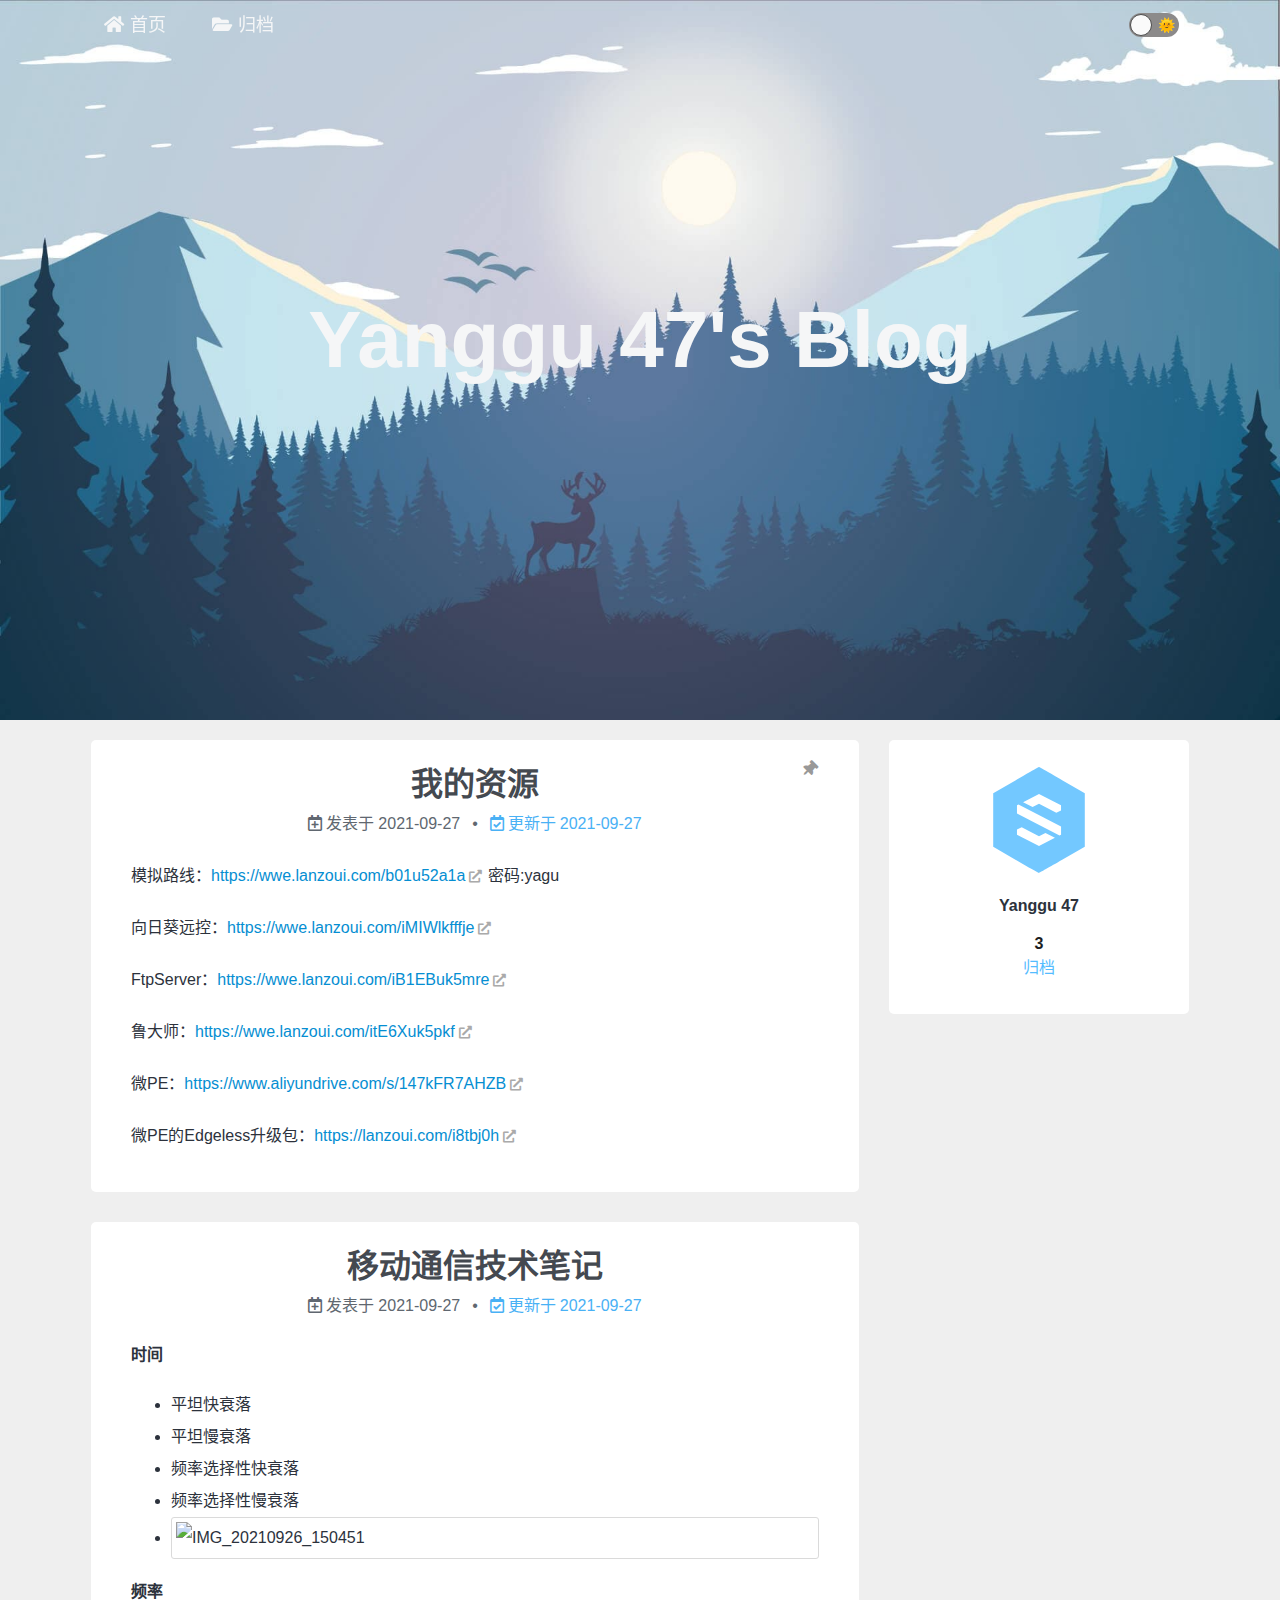
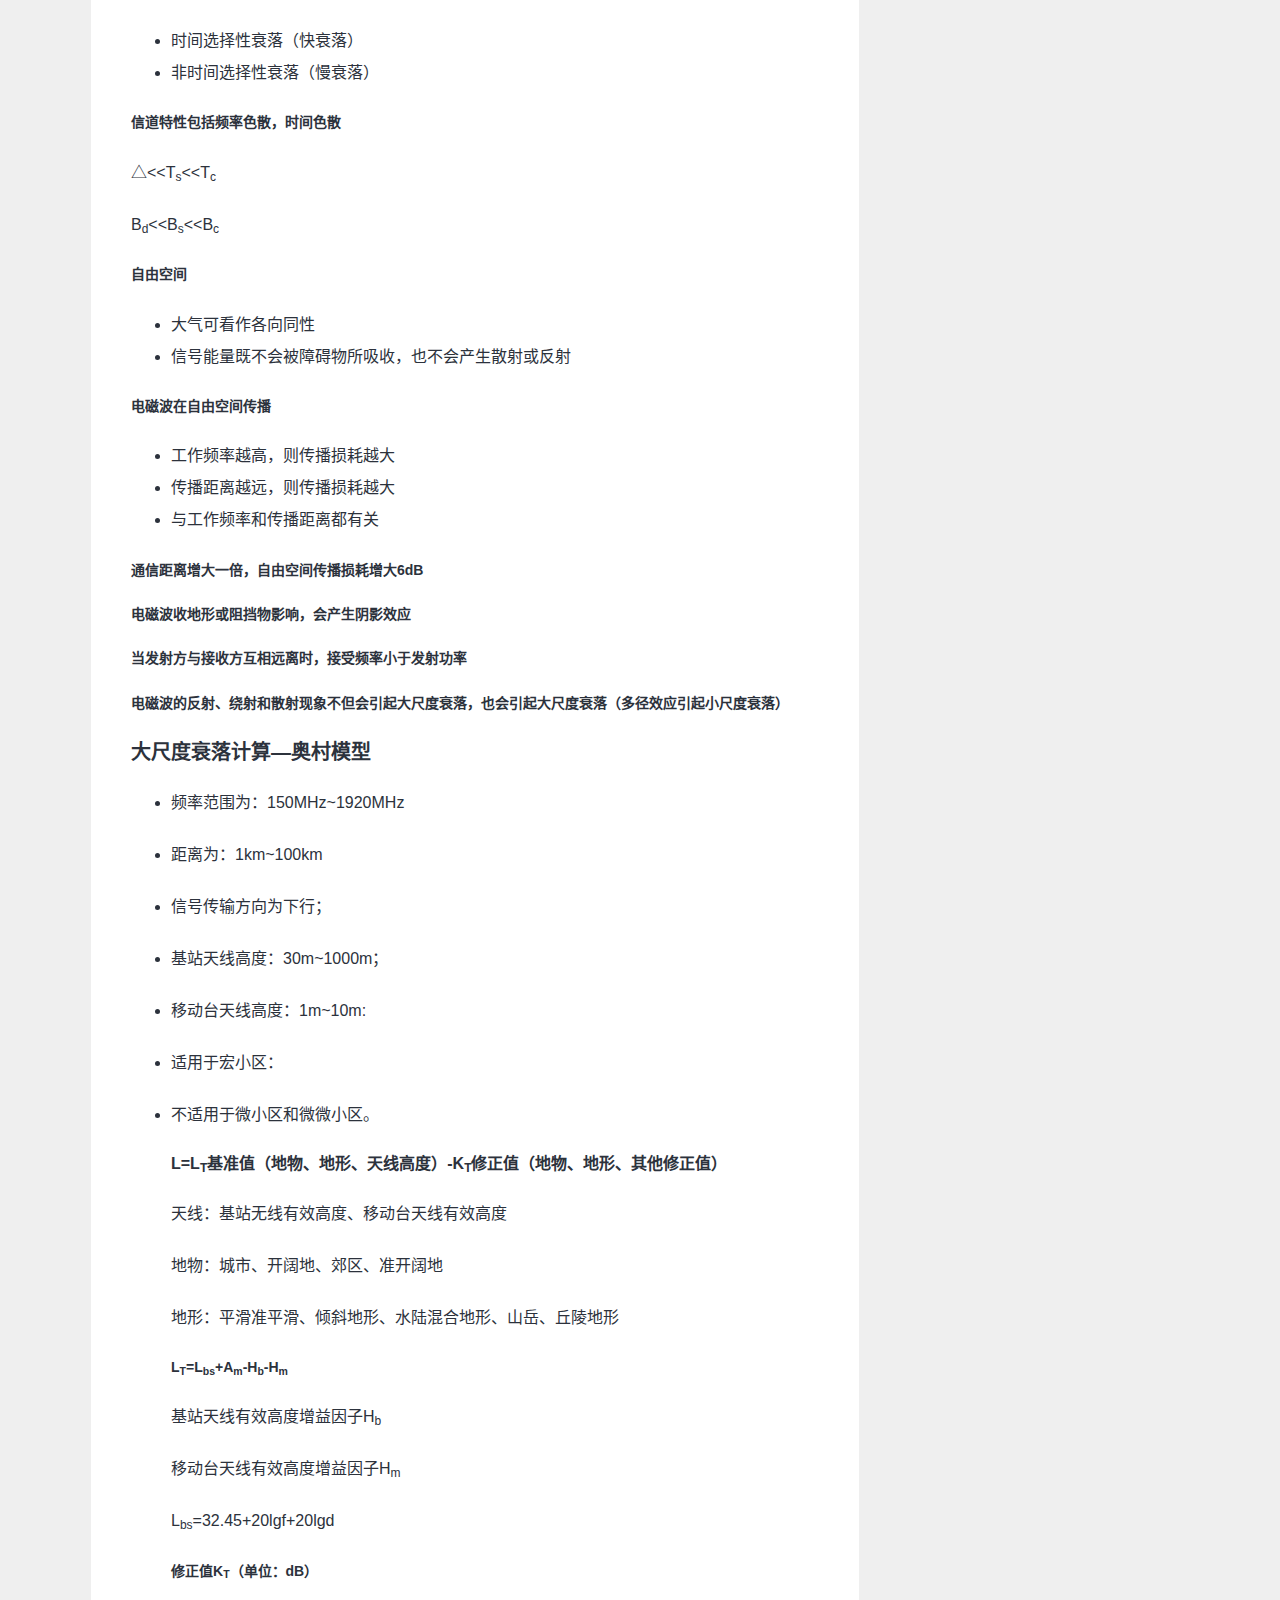
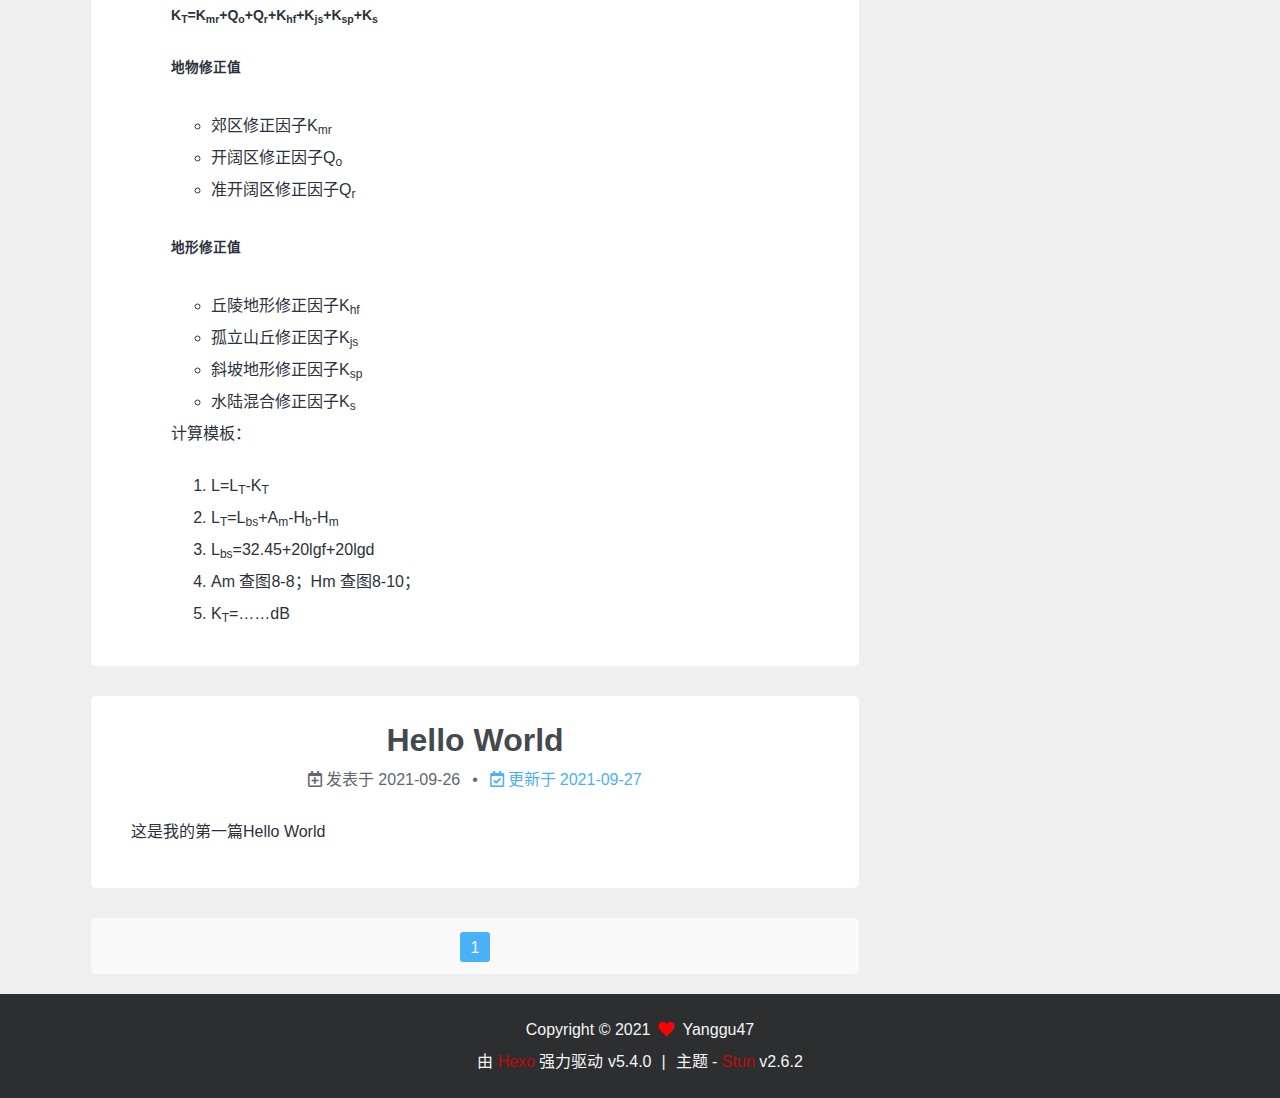
==== index.html @ 0a96b523 "Site updated: 2021-09-27 13:11:09" ====
<!DOCTYPE html><html lang="zh-CN"><head><meta charset="UTF-8"><meta http-equiv="X-UA-Compatible" content="IE=edge"><meta name="viewport" content="width=device-width, initial-scale=1"><meta name="format-detection" content="telephone=no"><meta name="apple-mobile-web-app-capable" content="yes"><meta name="apple-mobile-web-app-status-bar-style" content="black"><link rel="icon" href="/images/icons/favicon-16x16.png?v=2.6.2" type="image/png" sizes="16x16"><link rel="icon" href="/images/icons/favicon-32x32.png?v=2.6.2" type="image/png" sizes="32x32"><meta name="description" content="This is Yanggu 47&#39;s Blog">
<meta property="og:type" content="website">
<meta property="og:title" content="Yanggu 47&#39;s Blog">
<meta property="og:url" content="https://yanggu47.github.io/index.html">
<meta property="og:site_name" content="Yanggu 47&#39;s Blog">
<meta property="og:description" content="This is Yanggu 47&#39;s Blog">
<meta property="og:locale" content="zh_CN">
<meta property="article:author" content="Yanggu47">
<meta property="article:tag" content="Blog">
<meta name="twitter:card" content="summary"><title>Yanggu 47's Blog</title><link ref="canonical" href="https://yanggu47.github.io/index.html"><link rel="dns-prefetch" href="https://cdn.jsdelivr.net"><link rel="stylesheet" href="https://cdn.jsdelivr.net/npm/@fortawesome/fontawesome-free@5.12.1/css/all.min.css" type="text/css"><link rel="stylesheet" href="/css/index.css?v=2.6.2"><script>var Stun = window.Stun || {};
var CONFIG = {
  root: '/',
  algolia: undefined,
  assistSearch: undefined,
  fontIcon: {"prompt":{"success":"fas fa-check-circle","info":"fas fa-arrow-circle-right","warning":"fas fa-exclamation-circle","error":"fas fa-times-circle"},"copyBtn":"fas fa-copy"},
  sidebar: {"offsetTop":"20px","tocMaxDepth":6},
  header: {"enable":true,"showOnPost":true,"scrollDownIcon":false},
  postWidget: {"endText":true},
  nightMode: {"enable":true},
  back2top: {"enable":true},
  codeblock: {"style":"default","highlight":"light","wordWrap":false},
  reward: false,
  fancybox: false,
  zoomImage: {"gapAside":"20px"},
  galleryWaterfall: undefined,
  lazyload: false,
  pjax: undefined,
  externalLink: {"icon":{"enable":true,"name":"fas fa-external-link-alt"}},
  shortcuts: undefined,
  prompt: {"copyButton":"复制","copySuccess":"复制成功","copyError":"复制失败"},
  sourcePath: {"js":"js","css":"css","images":"images"},
};

window.CONFIG = CONFIG;</script><meta name="generator" content="Hexo 5.4.0"></head><body><div class="container" id="container"><header class="header" id="header"><div class="header-inner"><nav class="header-nav header-nav--fixed"><div class="header-nav-inner"><div class="header-nav-menubtn"><i class="fas fa-bars"></i></div><div class="header-nav-menu"><div class="header-nav-menu-item"><a class="header-nav-menu-item__link" href="/"><span class="header-nav-menu-item__icon"><i class="fas fa-home"></i></span><span class="header-nav-menu-item__text">首页</span></a></div><div class="header-nav-menu-item"><a class="header-nav-menu-item__link" href="/archives/"><span class="header-nav-menu-item__icon"><i class="fas fa-folder-open"></i></span><span class="header-nav-menu-item__text">归档</span></a></div></div><div class="header-nav-mode"><div class="mode"><div class="mode-track"><span class="mode-track-moon"></span><span class="mode-track-sun"></span></div><div class="mode-thumb"></div></div></div></div></nav><div class="header-banner"><div class="header-banner-info"><div class="header-banner-info__title">Yanggu 47's Blog</div><div class="header-banner-info__subtitle"></div></div></div></div></header><main class="main" id="main"><div class="main-inner"><div class="content-wrap" id="content-wrap"><div class="content content-home" id="content"><section class="postlist"><article class="postlist-item post"><header class="post-header"><div class="sticky-top" data-popover="置顶文章" data-popover-pos="up"><span class="sticky-top__icon"><i class="fas fa-thumbtack"></i></span></div><h1 class="post-title"><a class="post-title__link" href="/2021/09/27/cloud/">我的资源</a></h1><div class="post-meta"><span class="post-meta-item post-meta-item--createtime"><span class="post-meta-item__icon"><i class="far fa-calendar-plus"></i></span><span class="post-meta-item__info">发表于</span><span class="post-meta-item__value">2021-09-27</span></span><span class="post-meta-item post-meta-item--updatetime"><span class="post-meta-item__icon"><i class="far fa-calendar-check"></i></span><span class="post-meta-item__info">更新于</span><span class="post-meta-item__value">2021-09-27</span></span></div></header><div class="post-body"><div class="post-excerpt"><p>模拟路线：<span class="exturl"><a class="exturl__link"   target="_blank" rel="noopener" href="https://wwe.lanzoui.com/b01u52a1a" >https://wwe.lanzoui.com/b01u52a1a</a><span class="exturl__icon"><i class="fas fa-external-link-alt"></i></span></span> 密码:yagu</p>
<p>向日葵远控：<span class="exturl"><a class="exturl__link"   target="_blank" rel="noopener" href="https://wwe.lanzoui.com/iMIWlkfffje" >https://wwe.lanzoui.com/iMIWlkfffje</a><span class="exturl__icon"><i class="fas fa-external-link-alt"></i></span></span></p>
<p>FtpServer：<span class="exturl"><a class="exturl__link"   target="_blank" rel="noopener" href="https://wwe.lanzoui.com/iB1EBuk5mre" >https://wwe.lanzoui.com/iB1EBuk5mre</a><span class="exturl__icon"><i class="fas fa-external-link-alt"></i></span></span></p>
<p>鲁大师：<span class="exturl"><a class="exturl__link"   target="_blank" rel="noopener" href="https://wwe.lanzoui.com/itE6Xuk5pkf" >https://wwe.lanzoui.com/itE6Xuk5pkf</a><span class="exturl__icon"><i class="fas fa-external-link-alt"></i></span></span></p>
<p>微PE：<span class="exturl"><a class="exturl__link"   target="_blank" rel="noopener" href="https://www.aliyundrive.com/s/147kFR7AHZB" >https://www.aliyundrive.com/s/147kFR7AHZB</a><span class="exturl__icon"><i class="fas fa-external-link-alt"></i></span></span></p>
<p>微PE的Edgeless升级包：<span class="exturl"><a class="exturl__link"   target="_blank" rel="noopener" href="https://lanzoui.com/i8tbj0h" >https://lanzoui.com/i8tbj0h</a><span class="exturl__icon"><i class="fas fa-external-link-alt"></i></span></span></p>
</div></div></article><article class="postlist-item post"><header class="post-header"><h1 class="post-title"><a class="post-title__link" href="/2021/09/27/%E7%A7%BB%E5%8A%A8%E9%80%9A%E4%BF%A1%E6%8A%80%E6%9C%AF%E7%AC%94%E8%AE%B0/">移动通信技术笔记</a></h1><div class="post-meta"><span class="post-meta-item post-meta-item--createtime"><span class="post-meta-item__icon"><i class="far fa-calendar-plus"></i></span><span class="post-meta-item__info">发表于</span><span class="post-meta-item__value">2021-09-27</span></span><span class="post-meta-item post-meta-item--updatetime"><span class="post-meta-item__icon"><i class="far fa-calendar-check"></i></span><span class="post-meta-item__info">更新于</span><span class="post-meta-item__value">2021-09-27</span></span></div></header><div class="post-body"><div class="post-excerpt">
        <h4 id="时间"   >
          <a href="#时间" class="heading-link"><i class="fas fa-link"></i></a><a href="#时间" class="headerlink" title="时间"></a>时间</h4>
      <ul>
<li>平坦快衰落</li>
<li>平坦慢衰落</li>
<li>频率选择性快衰落</li>
<li>频率选择性慢衰落</li>
<li><img src="C:\Users\Yanggu\Desktop\IMG_20210926_150451.jpg" alt="IMG_20210926_150451"></li>
</ul>

        <h4 id="频率"   >
          <a href="#频率" class="heading-link"><i class="fas fa-link"></i></a><a href="#频率" class="headerlink" title="频率"></a>频率</h4>
      <ul>
<li>时间选择性衰落（快衰落）</li>
<li>非时间选择性衰落（慢衰落）</li>
</ul>

        <h5 id="信道特性包括频率色散，时间色散"   >
          <a href="#信道特性包括频率色散，时间色散" class="heading-link"><i class="fas fa-link"></i></a><a href="#信道特性包括频率色散，时间色散" class="headerlink" title="信道特性包括频率色散，时间色散"></a>信道特性包括频率色散，时间色散</h5>
      <p>△&lt;&lt;T<sub>s</sub>&lt;&lt;T<sub>c</sub></p>
<p>B<sub>d</sub>&lt;&lt;B<sub>s</sub>&lt;&lt;B<sub>c</sub></p>

        <h5 id="自由空间"   >
          <a href="#自由空间" class="heading-link"><i class="fas fa-link"></i></a><a href="#自由空间" class="headerlink" title="自由空间"></a>自由空间</h5>
      <ul>
<li>大气可看作各向同性</li>
<li>信号能量既不会被障碍物所吸收，也不会产生散射或反射</li>
</ul>

        <h5 id="电磁波在自由空间传播"   >
          <a href="#电磁波在自由空间传播" class="heading-link"><i class="fas fa-link"></i></a><a href="#电磁波在自由空间传播" class="headerlink" title="电磁波在自由空间传播"></a>电磁波在自由空间传播</h5>
      <ul>
<li>工作频率越高，则传播损耗越大</li>
<li>传播距离越远，则传播损耗越大</li>
<li>与工作频率和传播距离都有关</li>
</ul>

        <h5 id="通信距离增大一倍，自由空间传播损耗增大6dB"   >
          <a href="#通信距离增大一倍，自由空间传播损耗增大6dB" class="heading-link"><i class="fas fa-link"></i></a><a href="#通信距离增大一倍，自由空间传播损耗增大6dB" class="headerlink" title="通信距离增大一倍，自由空间传播损耗增大6dB"></a>通信距离增大一倍，自由空间传播损耗增大6dB</h5>
      
        <h5 id="电磁波收地形或阻挡物影响，会产生阴影效应"   >
          <a href="#电磁波收地形或阻挡物影响，会产生阴影效应" class="heading-link"><i class="fas fa-link"></i></a><a href="#电磁波收地形或阻挡物影响，会产生阴影效应" class="headerlink" title="电磁波收地形或阻挡物影响，会产生阴影效应"></a>电磁波收地形或阻挡物影响，会产生阴影效应</h5>
      
        <h5 id="当发射方与接收方互相远离时，接受频率小于发射功率"   >
          <a href="#当发射方与接收方互相远离时，接受频率小于发射功率" class="heading-link"><i class="fas fa-link"></i></a><a href="#当发射方与接收方互相远离时，接受频率小于发射功率" class="headerlink" title="当发射方与接收方互相远离时，接受频率小于发射功率"></a>当发射方与接收方互相远离时，接受频率小于发射功率</h5>
      
        <h5 id="电磁波的反射、绕射和散射现象不但会引起大尺度衰落，也会引起大尺度衰落（多径效应引起小尺度衰落）"   >
          <a href="#电磁波的反射、绕射和散射现象不但会引起大尺度衰落，也会引起大尺度衰落（多径效应引起小尺度衰落）" class="heading-link"><i class="fas fa-link"></i></a><a href="#电磁波的反射、绕射和散射现象不但会引起大尺度衰落，也会引起大尺度衰落（多径效应引起小尺度衰落）" class="headerlink" title="电磁波的反射、绕射和散射现象不但会引起大尺度衰落，也会引起大尺度衰落（多径效应引起小尺度衰落）"></a>电磁波的反射、绕射和散射现象不但会引起大尺度衰落，也会引起大尺度衰落（多径效应引起小尺度衰落）</h5>
      
        <h3 id="大尺度衰落计算—奥村模型"   >
          <a href="#大尺度衰落计算—奥村模型" class="heading-link"><i class="fas fa-link"></i></a><a href="#大尺度衰落计算—奥村模型" class="headerlink" title="大尺度衰落计算—奥村模型"></a>大尺度衰落计算—奥村模型</h3>
      <ul>
<li><p>频率范围为：150MHz~1920MHz</p>
</li>
<li><p>距离为：1km~100km</p>
</li>
<li><p>信号传输方向为下行；</p>
</li>
<li><p>基站天线高度：30m~1000m；</p>
</li>
<li><p>移动台天线高度：1m~10m:</p>
</li>
<li><p>适用于宏小区：</p>
</li>
<li><p>不适用于微小区和微微小区。</p>

        <h4 id="L-LT基准值（地物、地形、天线高度）-KT修正值（地物、地形、其他修正值）"   >
          <a href="#L-LT基准值（地物、地形、天线高度）-KT修正值（地物、地形、其他修正值）" class="heading-link"><i class="fas fa-link"></i></a><a href="#L-LT基准值（地物、地形、天线高度）-KT修正值（地物、地形、其他修正值）" class="headerlink" title="L=LT基准值（地物、地形、天线高度）-KT修正值（地物、地形、其他修正值）"></a>L=L<sub>T</sub>基准值（地物、地形、天线高度）-K<sub>T</sub>修正值（地物、地形、其他修正值）</h4>
      <p>天线：基站无线有效高度、移动台天线有效高度</p>
<p>地物：城市、开阔地、郊区、准开阔地</p>
<p>地形：平滑准平滑、倾斜地形、水陆混合地形、山岳、丘陵地形</p>

        <h5 id="LT-Lbs-Am-Hb-Hm"   >
          <a href="#LT-Lbs-Am-Hb-Hm" class="heading-link"><i class="fas fa-link"></i></a><a href="#LT-Lbs-Am-Hb-Hm" class="headerlink" title="LT=Lbs+Am-Hb-Hm"></a>L<sub>T</sub>=L<sub>bs</sub>+A<sub>m</sub>-H<sub>b</sub>-H<sub>m</sub></h5>
      <p>基站天线有效高度增益因子H<sub>b</sub></p>
<p>移动台天线有效高度增益因子H<sub>m</sub></p>
<p>L<sub>bs</sub>=32.45+20lgf+20lgd</p>

        <h5 id="修正值KT（单位：dB）"   >
          <a href="#修正值KT（单位：dB）" class="heading-link"><i class="fas fa-link"></i></a><a href="#修正值KT（单位：dB）" class="headerlink" title="修正值KT（单位：dB）"></a>修正值K<sub>T</sub>（单位：dB）</h5>
      
        <h5 id="KT-Kmr-Qo-Qr-Khf-Kjs-Ksp-Ks"   >
          <a href="#KT-Kmr-Qo-Qr-Khf-Kjs-Ksp-Ks" class="heading-link"><i class="fas fa-link"></i></a><a href="#KT-Kmr-Qo-Qr-Khf-Kjs-Ksp-Ks" class="headerlink" title="KT=Kmr+Qo+Qr+Khf+Kjs+Ksp+Ks"></a>K<sub>T</sub>=K<sub>mr</sub>+Q<sub>o</sub>+Q<sub>r</sub>+K<sub>hf</sub>+K<sub>js</sub>+K<sub>sp</sub>+K<sub>s</sub></h5>
      
        <h6 id="地物修正值"   >
          <a href="#地物修正值" class="heading-link"><i class="fas fa-link"></i></a><a href="#地物修正值" class="headerlink" title="地物修正值"></a>地物修正值</h6>
      <ul>
<li>郊区修正因子K<sub>mr</sub></li>
<li>开阔区修正因子Q<sub>o</sub></li>
<li>准开阔区修正因子Q<sub>r</sub></li>
</ul>

        <h6 id="地形修正值"   >
          <a href="#地形修正值" class="heading-link"><i class="fas fa-link"></i></a><a href="#地形修正值" class="headerlink" title="地形修正值"></a>地形修正值</h6>
      <ul>
<li>丘陵地形修正因子K<sub>hf</sub></li>
<li>孤立山丘修正因子K<sub>js</sub></li>
<li>斜坡地形修正因子K<sub>sp</sub></li>
<li>水陆混合修正因子K<sub>s</sub></li>
</ul>
<p>计算模板：</p>
<ol>
<li>L=L<sub>T</sub>-K<sub>T</sub></li>
<li>L<sub>T</sub>=L<sub>bs</sub>+A<sub>m</sub>-H<sub>b</sub>-H<sub>m</sub></li>
<li>L<sub>bs</sub>=32.45+20lgf+20lgd</li>
<li>Am 查图8-8；Hm 查图8-10；</li>
<li>K<sub>T</sub>=……dB</li>
</ol>
</li>
</ul>
</div></div></article><article class="postlist-item post"><header class="post-header"><h1 class="post-title"><a class="post-title__link" href="/2021/09/26/hello-world/">Hello World</a></h1><div class="post-meta"><span class="post-meta-item post-meta-item--createtime"><span class="post-meta-item__icon"><i class="far fa-calendar-plus"></i></span><span class="post-meta-item__info">发表于</span><span class="post-meta-item__value">2021-09-26</span></span><span class="post-meta-item post-meta-item--updatetime"><span class="post-meta-item__icon"><i class="far fa-calendar-check"></i></span><span class="post-meta-item__info">更新于</span><span class="post-meta-item__value">2021-09-27</span></span></div></header><div class="post-body"><div class="post-excerpt"><p>这是我的第一篇Hello World</p>
</div></div></article></section><nav class="paginator"><div class="paginator-inner"><span class="page-number current">1</span></div></nav></div></div><div class="sidebar-wrap" id="sidebar-wrap"><aside class="sidebar" id="sidebar"><section class="sidebar-toc hide"></section><!-- ov = overview--><section class="sidebar-ov"><div class="sidebar-ov-author"><div class="sidebar-ov-author__avatar"><img class="sidebar-ov-author__avatar_img" src="/images/icons/stun-logo.svg" alt="avatar"></div><p class="sidebar-ov-author__text">Yanggu 47</p></div><div class="sidebar-ov-state"><a class="sidebar-ov-state-item sidebar-ov-state-item--posts" href="/archives/"><div class="sidebar-ov-state-item__count">3</div><div class="sidebar-ov-state-item__name">归档</div></a></div></section></aside></div><div class="clearfix"></div></div></main><footer class="footer" id="footer"><div class="footer-inner"><div><span>Copyright © 2021</span><span class="footer__icon"><i class="fas fa-heart"></i></span><span>Yanggu47</span></div><div><span>由 <a href="http://hexo.io/" title="Hexo" target="_blank" rel="noopener">Hexo</a> 强力驱动</span><span> v5.4.0</span><span class="footer__devider">|</span><span>主题 - <a href="https://github.com/liuyib/hexo-theme-stun/" title="Stun" target="_blank" rel="noopener">Stun</a></span><span> v2.6.2</span></div></div></footer><div class="loading-bar" id="loading-bar"><div class="loading-bar__progress"></div></div><div class="back2top" id="back2top"><span class="back2top__icon"><i class="fas fa-rocket"></i></span></div></div><script src="https://cdn.jsdelivr.net/npm/jquery@v3.4.1/dist/jquery.min.js"></script><script src="https://cdn.jsdelivr.net/npm/velocity-animate@1.5.2/velocity.min.js"></script><script src="https://cdn.jsdelivr.net/npm/velocity-animate@1.5.2/velocity.ui.min.js"></script><script src="/js/utils.js?v=2.6.2"></script><script src="/js/stun-boot.js?v=2.6.2"></script><script src="/js/scroll.js?v=2.6.2"></script><script src="/js/header.js?v=2.6.2"></script><script src="/js/sidebar.js?v=2.6.2"></script></body></html>
---- css/index.css ----
html {
  line-height: 1.15; /* 1 */
  -webkit-text-size-adjust: 100%; /* 2 */
}
body {
  margin: 0;
}
main {
  display: block;
}
h1 {
  margin: 0.67em 0;
  font-size: 2em;
}
hr {
  overflow: visible; /* 2 */
  box-sizing: content-box; /* 1 */
  height: 0; /* 1 */
}
pre {
  font-family: monospace, monospace; /* 1 */
  font-size: 1em; /* 2 */
}
a {
  background-color: transparent;
}
abbr[title] {
  border-bottom: none; /* 1 */
  text-decoration: underline; /* 2 */
  text-decoration: underline dotted; /* 2 */
}
b,
strong {
  font-weight: bolder;
}
code,
kbd,
samp {
  font-family: monospace, monospace; /* 1 */
  font-size: 1em; /* 2 */
}
small {
  font-size: 80%;
}
sub,
sup {
  position: relative;
  font-size: 75%;
  line-height: 0;
  vertical-align: baseline;
}
sub {
  bottom: -0.25em;
}
sup {
  top: -0.5em;
}
img {
  border-style: none;
}
button,
input,
optgroup,
select,
textarea {
  margin: 0; /* 2 */
  font-family: inherit; /* 1 */
  font-size: 100%; /* 1 */
  line-height: 1.15; /* 1 */
}
button,
input {
  overflow: visible; /* 1 */
}
button,
select {
  text-transform: none; /* 1 */
}
button,
[type='button'],
[type='reset'],
[type='submit'] {
  -webkit-appearance: button;
}
button::-moz-focus-inner,
[type='button']::-moz-focus-inner,
[type='reset']::-moz-focus-inner,
[type='submit']::-moz-focus-inner {
  border-style: none;
  padding: 0;
}
button:-moz-focusring,
[type='button']:-moz-focusring,
[type='reset']:-moz-focusring,
[type='submit']:-moz-focusring {
  outline: 1px dotted ButtonText;
}
fieldset {
  padding: 0.35em 0.75em 0.625em;
}
legend {
  display: table; /* 1 */
  box-sizing: border-box; /* 1 */
  padding: 0; /* 3 */
  max-width: 100%; /* 1 */
  white-space: normal; /* 1 */
  color: inherit; /* 2 */
}
progress {
  vertical-align: baseline;
}
textarea {
  overflow: auto;
}
[type='checkbox'],
[type='radio'] {
  box-sizing: border-box; /* 1 */
  padding: 0; /* 2 */
}
[type='number']::-webkit-inner-spin-button,
[type='number']::-webkit-outer-spin-button {
  height: auto;
}
[type='search'] {
  outline-offset: -2px; /* 2 */
  -webkit-appearance: textfield; /* 1 */
}
[type='search']::-webkit-search-decoration {
  -webkit-appearance: none;
}
::-webkit-file-upload-button {
  font: inherit; /* 2 */
  -webkit-appearance: button; /* 1 */
}
details {
  display: block;
}
summary {
  display: list-item;
}
template {
  display: none;
}
[hidden] {
  display: none;
}
html {
  line-height: 1.15; /* 1 */
  -webkit-text-size-adjust: 100%; /* 2 */
}
body {
  margin: 0;
}
main {
  display: block;
}
h1 {
  margin: 0.67em 0;
  font-size: 2em;
}
hr {
  overflow: visible; /* 2 */
  -webkit-box-sizing: content-box;
  -moz-box-sizing: content-box;
  box-sizing: content-box; /* 1 */
  height: 0; /* 1 */
}
pre {
  font-family: monospace, monospace; /* 1 */
  font-size: 1em; /* 2 */
}
a {
  background-color: transparent;
}
abbr[title] {
  border-bottom: none; /* 1 */
  text-decoration: underline; /* 2 */
  text-decoration: underline dotted; /* 2 */
}
b,
strong {
  font-weight: bolder;
}
code,
kbd,
samp {
  font-family: monospace, monospace; /* 1 */
  font-size: 1em; /* 2 */
}
small {
  font-size: 80%;
}
sub,
sup {
  position: relative;
  font-size: 75%;
  line-height: 0;
  vertical-align: baseline;
}
sub {
  bottom: -0.25em;
}
sup {
  top: -0.5em;
}
img {
  border-style: none;
}
button,
input,
optgroup,
select,
textarea {
  margin: 0; /* 2 */
  font-family: inherit; /* 1 */
  font-size: 100%; /* 1 */
  line-height: 1.15; /* 1 */
}
button,
input {
  overflow: visible; /* 1 */
}
button,
select {
  text-transform: none; /* 1 */
}
button,
[type='button'],
[type='reset'],
[type='submit'] {
  -webkit-appearance: button;
}
button::-moz-focus-inner,
[type='button']::-moz-focus-inner,
[type='reset']::-moz-focus-inner,
[type='submit']::-moz-focus-inner {
  border-style: none;
  padding: 0;
}
button:-moz-focusring,
[type='button']:-moz-focusring,
[type='reset']:-moz-focusring,
[type='submit']:-moz-focusring {
  outline: 1px dotted ButtonText;
}
fieldset {
  padding: 0.35em 0.75em 0.625em;
}
legend {
  display: table; /* 1 */
  -webkit-box-sizing: border-box;
  -moz-box-sizing: border-box;
  box-sizing: border-box; /* 1 */
  padding: 0; /* 3 */
  max-width: 100%; /* 1 */
  white-space: normal; /* 1 */
  color: inherit; /* 2 */
}
progress {
  vertical-align: baseline;
}
textarea {
  overflow: auto;
}
[type='checkbox'],
[type='radio'] {
  -webkit-box-sizing: border-box;
  -moz-box-sizing: border-box;
  box-sizing: border-box; /* 1 */
  padding: 0; /* 2 */
}
[type='number']::-webkit-inner-spin-button,
[type='number']::-webkit-outer-spin-button {
  height: auto;
}
[type='search'] {
  outline-offset: -2px; /* 2 */
  -webkit-appearance: textfield; /* 1 */
}
[type='search']::-webkit-search-decoration {
  -webkit-appearance: none;
}
::-webkit-file-upload-button {
  font: inherit; /* 2 */
  -webkit-appearance: button; /* 1 */
}
details {
  display: block;
}
summary {
  display: list-item;
}
template {
  display: none;
}
[hidden] {
  display: none;
}
:root {
  --color-gray-100: #fff;
  --color-gray-150: #f9f9f9;
  --color-gray-200: #f5f6f7;
  --color-gray-250: #efefef;
  --color-gray-260: #e5e7ea;
  --color-gray-300: #dadada;
  --color-gray-400: #ccd0d5;
  --color-gray-500: #bec3c9;
  --color-gray-550: #adadad;
  --color-gray-600: #8d949e;
  --color-gray-650: #757474;
  --color-gray-700: #606770;
  --color-gray-800: #444950;
  --color-gray-850: #303846;
  --color-gray-900: #2c323c;
  --color-gray-950: #1c1e21;
  --color-font: var(--color-gray-900);
  --color-card: var(--color-gray-100);
  --color-blue-200: #ebeef5;
}
html.nightmode {
  --color-gray-100: #1c1e21;
  --color-gray-150: #2c323c;
  --color-gray-200: #303846;
  --color-gray-250: #444950;
  --color-gray-260: #555b64;
  --color-gray-300: #606770;
  --color-gray-400: #757474;
  --color-gray-500: #8d949e;
  --color-gray-550: #959595;
  --color-gray-600: #bec3c9;
  --color-gray-650: #ccd0d5;
  --color-gray-700: #dadada;
  --color-gray-800: #eaecef;
  --color-gray-850: #f5f6f7;
  --color-gray-900: #f9f9f9;
  --color-gray-950: #fff;
  --color-font: var(--color-gray-600);
  --color-card: var(--color-gray-150);
  --color-blue-200: #444950;
}
::selection {
  color: #fff;
  background-color: #8be0e1;
}
*,
*::before,
*::after {
  -webkit-box-sizing: inherit;
  -moz-box-sizing: inherit;
  box-sizing: inherit;
}
html {
  -webkit-box-sizing: border-box;
  -moz-box-sizing: border-box;
  box-sizing: border-box;
  font-size: 20px;
}
body {
  margin: 0;
  padding: 0;
  font-family: 'PingFang SC', 'Microsoft YaHei', sans-serif, Arial;
  font-size: 14px;
  line-height: 2;
  color: var(--color-font);
  background-color: var(--color-gray-250);
}
h1,
h2,
h3,
h4,
h5,
h6 {
  padding: 0;
  font-family: 'PingFang SC', 'Microsoft YaHei', sans-serif, Arial;
  font-weight: 700;
  line-height: 1.5;
}
h1 {
  font-size: 2em;
}
h2 {
  font-size: 1.5em;
}
h3 {
  font-size: 1.25em;
}
h4 {
  font-size: 1em;
}
h5 {
  font-size: 0.875em;
}
h6 {
  font-size: 0.85em;
}
p {
  margin: 0 0 1rem;
}
a {
  text-decoration: none;
  color: #058ed2;
  background-color: transparent;
  outline: none;
  cursor: pointer;
}
img,
video,
iframe {
  display: block;
  margin-right: auto;
  margin-left: auto;
  max-width: 100%;
}
hr {
  margin: 1rem 0;
  border: 2px dashed #b8dcfd;
  height: 0;
}
blockquote {
  margin: 0;
  border-left: 5px solid var(--color-gray-300);
  padding: 0 1rem;
  background-color: var(--color-gray-200);
}
blockquote cite::before {
  content: '--';
  padding: 0 0.25rem;
}
code {
  white-space: normal;
  word-wrap: break-word;
  word-break: break-word;
  border-radius: 3px;
  padding: 1px 5px;
  font-family: 'Source Code Pro', Consolas, Menlo, Monaco, 'Courier New', monospace;
  font-size: 0.95em;
  color: var(--color-gray-700);
  background-color: var(--color-gray-200);
}
dt {
  font-weight: 700;
}
dd {
  margin: 0;
  padding: 0;
}
table {
  border-spacing: 0;
  border-collapse: collapse;
  width: 100%;
}
th,
td {
  border: 1px solid var(--color-blue-200);
  padding: 0 5px;
}
acronym,
abbr {
  cursor: help;
}
kbd {
  display: inline-block;
  border: 1px solid var(--color-gray-500);
  border-radius: 3px;
  padding: 0.1rem 0.2rem;
  font-family: consolas, 'Liberation Mono', courier, monospace;
  font-size: 0.85em;
  font-weight: 700;
  line-height: 1;
  white-space: nowrap;
  color: var(--color-gray-850);
  background-color: var(--color-gray-150);
  -webkit-box-shadow: 0 -1px 0 var(--color-gray-300) inset;
  box-shadow: 0 -1px 0 var(--color-gray-300) inset;
}
.clearfix {
  zoom: 1;
}
.clearfix:before,
.clearfix:after {
  content: "";
  display: table;
}
.clearfix:after {
  clear: both;
}
[data-popover] {
  position: relative;
}
[data-popover]::before {
  position: absolute;
  top: 0;
  left: 50%;
  z-index: 2;
  font-family: sans-serif, Arial;
  font-size: 14px;
  font-weight: normal;
  font-style: normal;
  line-height: 2;
  white-space: nowrap;
  color: #fff;
  background-color: rgba(0,0,0,0.9);
  opacity: 0;
  -ms-filter: "progid:DXImageTransform.Microsoft.Alpha(Opacity=0)";
  filter: alpha(opacity=0);
  text-shadow: none;
  -webkit-transition: opacity 0.2s ease, -webkit-transform 0.2s ease;
  -moz-transition: opacity 0.2s ease, -moz-transform 0.2s ease;
  -o-transition: opacity 0.2s ease, -o-transform 0.2s ease;
  -ms-transition: opacity 0.2s ease, -ms-transform 0.2s ease;
  transition: opacity 0.2s ease, transform 0.2s ease;
  -webkit-transform: translate(-50%, -70%);
  -moz-transform: translate(-50%, -70%);
  -o-transform: translate(-50%, -70%);
  -ms-transform: translate(-50%, -70%);
  transform: translate(-50%, -70%);
  pointer-events: none;
}
[data-popover]::before {
  content: attr(data-popover);
  border-radius: 4px;
  padding: 0.2rem 0.6rem;
}
@media (min-width: 991.98px) {
  [data-popover-pos='up']:hover::before {
    opacity: 1;
    -ms-filter: none;
    filter: none;
    -webkit-transform: translate(-50%, -120%);
    -moz-transform: translate(-50%, -120%);
    -o-transform: translate(-50%, -120%);
    -ms-transform: translate(-50%, -120%);
    transform: translate(-50%, -120%);
  }
}
.stun-message {
  position: fixed;
  top: 1rem;
  left: 50%;
  z-index: 2;
  -webkit-transform: translateX(-50%);
  -moz-transform: translateX(-50%);
  -o-transform: translateX(-50%);
  -ms-transform: translateX(-50%);
  transform: translateX(-50%);
}
.stun-alert {
  position: relative;
  border-radius: 3px;
  padding: 8px 12px;
  font-size: 16px;
  line-height: 1rem;
  background-color: #fff;
  -webkit-box-shadow: 0 4px 12px rgba(0,0,0,0.15);
  box-shadow: 0 4px 12px rgba(0,0,0,0.15);
}
.stun-alert-success {
  color: #52c41a;
}
.stun-alert-success ~ i {
  color: #52c41a;
}
.stun-alert-info {
  color: #1890ff;
}
.stun-alert-info ~ i {
  color: #1890ff;
}
.stun-alert-warning {
  color: #faad14;
}
.stun-alert-warning ~ i {
  color: #faad14;
}
.stun-alert-error {
  color: #f5222d;
}
.stun-alert-error ~ i {
  color: #f5222d;
}
.stun-alert-description {
  margin-left: 0.5rem;
}
.anime-close::before,
.anime-close::after {
  -webkit-transition: -webkit-transform 0.2s ease;
  -moz-transition: -moz-transform 0.2s ease;
  -o-transition: -o-transform 0.2s ease;
  -ms-transition: -ms-transform 0.2s ease;
  transition: transform 0.2s ease;
  -webkit-transform: rotate(-45deg);
  -moz-transform: rotate(-45deg);
  -o-transform: rotate(-45deg);
  -ms-transform: rotate(-45deg);
  transform: rotate(-45deg);
}
.anime-close::after {
  -webkit-transform: rotate(-135deg);
  -moz-transform: rotate(-135deg);
  -o-transform: rotate(-135deg);
  -ms-transform: rotate(-135deg);
  transform: rotate(-135deg);
}
.anime-close:hover::before,
.anime-close:hover::after {
  -webkit-transform: rotate(0);
  -moz-transform: rotate(0);
  -o-transform: rotate(0);
  -ms-transform: rotate(0);
  transform: rotate(0);
}
.container {
  white-space: normal;
  word-wrap: break-word;
  word-break: break-word;
  display: -webkit-box;
  display: -moz-box;
  display: -webkit-flex;
  display: -ms-flexbox;
  display: box;
  display: flex;
  overflow: hidden; /* !!! */
  position: relative;
  min-height: 100vh;
  -webkit-box-orient: vertical;
  -moz-box-orient: vertical;
  -o-box-orient: vertical;
  -webkit-flex-direction: column;
  -ms-flex-direction: column;
  flex-direction: column;
}
.header {
  -webkit-box-flex: 1;
  -moz-box-flex: 1;
  -o-box-flex: 1;
  box-flex: 1;
  -webkit-flex: 0 0 auto;
  -ms-flex: 0 0 auto;
  flex: 0 0 auto;
}
.footer {
  -webkit-box-flex: 1;
  -moz-box-flex: 1;
  -o-box-flex: 1;
  box-flex: 1;
  -webkit-flex: 0 0 auto;
  -ms-flex: 0 0 auto;
  flex: 0 0 auto;
}
.main {
  width: 100%;
  -webkit-box-flex: 1;
  -moz-box-flex: 1;
  -o-box-flex: 1;
  box-flex: 1;
  -webkit-flex: 1 0 auto;
  -ms-flex: 1 0 auto;
  flex: 1 0 auto;
}
.main-inner {
  margin: 0 auto;
  padding: 20px;
  width: 100%;
  font-size: 16px;
}
.content-wrap {
  width: calc(100% - 330px);
  float: left;
}
.content-wrap--noside {
  float: none;
  margin: 0 auto;
}
.content {
  width: 100%;
  border-radius: 5px;
  padding: 1rem 2rem;
  background-color: var(--color-card);
}
.content img {
  border: 1px solid var(--color-gray-300);
  border-radius: 3px;
  padding: 0.2rem;
}
.content h1:hover .heading-link,
.content h2:hover .heading-link,
.content h3:hover .heading-link,
.content h4:hover .heading-link,
.content h5:hover .heading-link,
.content h6:hover .heading-link {
  visibility: visible;
}
.heading-link {
  display: inline-block;
  visibility: hidden;
  margin: -10px 0 0 -20px;
  padding-right: 5px;
  width: 20px;
  height: 16px;
  font-size: 16px;
  line-height: 20px;
  vertical-align: middle;
  color: var(--color-font);
}
.content-home {
  padding: 0 !important;
  background-color: transparent;
}
.pullquote.left {
  text-align: left;
}
.pullquote.right {
  text-align: right;
}
.post-body h1,
.post-body h2 {
  border-bottom: 1px solid var(--color-gray-250);
  padding-bottom: 0.3em;
}
.table-container {
  overflow: auto;
  margin-bottom: 1rem;
}
.header-inner {
  width: 100%;
  font-size: 18px;
  background-color: #2d2e30;
  height: 80vh;
}
.header-inner--bgcolor {
  background-color: #333;
}
.header-inner--height {
  height: 50px !important;
}
.header-nav {
  position: relative;
  top: 0;
  left: 0;
  z-index: 1;
  width: 100%;
  height: 50px;
  -webkit-transition: -webkit-transform 0.2s ease-out, background-color 0.2s ease;
  -moz-transition: -moz-transform 0.2s ease-out, background-color 0.2s ease;
  -o-transition: -o-transform 0.2s ease-out, background-color 0.2s ease;
  -ms-transition: -ms-transform 0.2s ease-out, background-color 0.2s ease;
  transition: transform 0.2s ease-out, background-color 0.2s ease;
}
.header-nav--fixed {
  position: fixed;
  -webkit-transform: translateY(0);
  -moz-transform: translateY(0);
  -o-transform: translateY(0);
  -ms-transform: translateY(0);
  transform: translateY(0);
}
.header-nav--sticky {
  position: fixed;
  background-color: #333;
  -webkit-transform: translateY(-100%);
  -moz-transform: translateY(-100%);
  -o-transform: translateY(-100%);
  -ms-transform: translateY(-100%);
  transform: translateY(-100%);
}
.header-nav.slider--down {
  -webkit-transform: translateY(0);
  -moz-transform: translateY(0);
  -o-transform: translateY(0);
  -ms-transform: translateY(0);
  transform: translateY(0);
}
.header-nav.slider--up {
  -webkit-transform: translateY(-100%);
  -moz-transform: translateY(-100%);
  -o-transform: translateY(-100%);
  -ms-transform: translateY(-100%);
  transform: translateY(-100%);
}
.header-nav.slider--clear {
  -webkit-transition: background-color 0.2s ease;
  -moz-transition: background-color 0.2s ease;
  -o-transition: background-color 0.2s ease;
  -ms-transition: background-color 0.2s ease;
  transition: background-color 0.2s ease;
}
.header-nav-inner {
  margin: 0 auto;
  padding: 20px;
  padding-top: 0 !important;
  padding-bottom: 0 !important;
  width: 100%;
  height: 100%;
}
.header-nav-menubtn {
  display: none;
  padding: 0 0.5rem;
  line-height: 50px;
  color: #f5f6f7;
  cursor: pointer;
}
.header-nav-menu-item__link,
.header-nav-submenu-item__link {
  display: block;
  color: #f5f6f7;
}
.header-nav-menu-item__icon,
.header-nav-submenu-item__icon,
.header-nav-menu-item__text,
.header-nav-submenu-item__text {
  margin: 0 3px;
}
.header-nav-menu-item__link {
  padding: 0 0.5rem;
  -webkit-transition: color 0.2s ease, background-color 0.2s ease;
  -moz-transition: color 0.2s ease, background-color 0.2s ease;
  -o-transition: color 0.2s ease, background-color 0.2s ease;
  -ms-transition: color 0.2s ease, background-color 0.2s ease;
  transition: color 0.2s ease, background-color 0.2s ease;
}
.header-nav-menu-item__link:hover {
  color: #f4f5f5;
  background-color: #999;
}
.header-nav-submenu-item__link {
  padding: 0.75rem 0.5rem;
  -webkit-transition: color 0.2s ease, background-color 0.2s ease;
  -moz-transition: color 0.2s ease, background-color 0.2s ease;
  -o-transition: color 0.2s ease, background-color 0.2s ease;
  -ms-transition: color 0.2s ease, background-color 0.2s ease;
  transition: color 0.2s ease, background-color 0.2s ease;
}
.header-nav-submenu-item__link:hover {
  color: #f4f5f5;
  background-color: #999;
}
.header-nav-menu {
  display: none;
  height: 100%;
  line-height: 50px;
}
.header-nav-menu-item {
  float: left;
  position: relative;
  margin: 0 1rem 0 0;
  height: 50px;
  text-align: center;
  cursor: pointer;
}
.header-nav-menu-item:last-child {
  margin: 0;
}
.header-nav-submenu {
  display: none;
  position: absolute;
  right: -0.5rem;
  left: -0.5rem;
  width: auto;
  background-color: #2d2e30;
}
.header-nav-submenu.hide--force {
  display: none !important;
}
.header-nav-submenu-item {
  margin: 0;
  padding: 0;
  width: 100%;
  font-size: 18px;
  line-height: 1;
  text-align: center;
}
.header-nav-mode {
  display: -webkit-box;
  display: -moz-box;
  display: -webkit-flex;
  display: -ms-flexbox;
  display: box;
  display: flex;
  float: right;
  padding: 0 0.5rem;
  height: 100%;
  line-height: 50px;
  -webkit-box-align: center;
  -moz-box-align: center;
  -o-box-align: center;
  -ms-flex-align: center;
  -webkit-align-items: center;
  align-items: center;
}
.header-banner {
  position: relative;
  z-index: 0;
  width: 100%;
  height: 100%;
  background: url("https://yanggu47.github.io/images/avatar.png") no-repeat center/cover;
}
.header-banner-info {
  position: absolute;
  top: 50%;
  left: 0;
  padding: 0 0.5rem;
  width: 100%;
  text-align: center;
  -webkit-transform: translateY(-50%);
  -moz-transform: translateY(-50%);
  -o-transform: translateY(-50%);
  -ms-transform: translateY(-50%);
  transform: translateY(-50%);
}
.header-banner-info__title {
  margin-bottom: 2rem;
  font-size: 4rem;
  font-weight: 700;
  line-height: 1;
  color: #f5f6f7;
}
.header-banner-info__subtitle {
  font-size: 1.2rem;
  font-weight: 400;
  color: #f5f6f7;
}
.footer__icon {
  display: inline-block;
  margin: 0 0.4rem;
  font-size: 1em;
  color: #f00;
}
.footer-inner {
  position: relative;
  padding: 1rem;
  font-size: 16px;
  text-align: center;
  color: #f5f6f7;
  background-color: #2d2e30;
}
.footer a {
  color: #c20808;
  -webkit-transition: color 0.2s ease;
  -moz-transition: color 0.2s ease;
  -o-transition: color 0.2s ease;
  -ms-transition: color 0.2s ease;
  transition: color 0.2s ease;
}
.footer a:hover {
  color: #ed0b0b;
}
.footer__devider {
  margin: 0 10px;
}
.sidebar {
  border-radius: 5px;
  padding: 1rem 2rem;
  background-color: var(--color-card);
  padding: 1rem;
  width: 300px;
  font-size: 16px;
}
.sidebar--sticky {
  position: fixed;
  top: 20px;
  z-index: 0;
  -webkit-transform: translateZ(0);
  -moz-transform: translateZ(0);
  -o-transform: translateZ(0);
  -ms-transform: translateZ(0);
  transform: translateZ(0);
}
.sidebar .hide {
  display: none;
}
.sidebar-wrap {
  width: 300px;
  float: right;
}
.sidebar-nav {
  padding-bottom: 1em;
  text-align: center;
}
.sidebar-nav-toc,
.sidebar-nav-ov {
  border-bottom: 1px solid var(--color-gray-150);
  padding: 0.3em 0.5em;
  color: var(--color-gray-800);
  -webkit-transition: opacity 0.2s;
  -moz-transition: opacity 0.2s;
  -o-transition: opacity 0.2s;
  -ms-transition: opacity 0.2s;
  transition: opacity 0.2s;
}
.sidebar-nav-toc:hover,
.sidebar-nav-ov:hover {
  color: #fc6423;
  cursor: pointer;
}
.sidebar-nav .current {
  border-color: #fc6423;
  color: #fc6423;
}
.sidebar-toc {
  overflow: auto;
  position: relative;
  max-height: 70vh;
  white-space: normal;
  word-wrap: break-word;
  word-break: break-word;
}
.sidebar-toc .toc-child {
  display: none;
}
.sidebar-toc .active > .toc-child {
  display: block;
}
.sidebar-toc .current > .toc-child {
  display: block;
}
.sidebar-toc .active > a,
.sidebar-toc .current > a {
  color: #fc6423;
  -webkit-transition: color 0.3s;
  -moz-transition: color 0.3s;
  -o-transition: color 0.3s;
  -ms-transition: color 0.3s;
  transition: color 0.3s;
}
.sidebar-toc ol,
.sidebar-toc li {
  list-style: none;
}
.sidebar-toc ol {
  margin: 0;
  padding-left: 1em;
}
.sidebar-ov-author {
  width: 100%;
  text-align: center;
}
.sidebar-ov-author__avatar {
  margin: 0 auto;
  width: 120px;
  height: 120px;
}
.sidebar-ov-author__avatar_img {
  opacity: 1;
  -ms-filter: none;
  filter: none;
}
.sidebar-ov-author__avatar:hover .sidebar-ov-author__avatar_img {
  -webkit-animation: avatar-turn 0.8s both ease-out;
  -moz-animation: avatar-turn 0.8s both ease-out;
  -o-animation: avatar-turn 0.8s both ease-out;
  -ms-animation: avatar-turn 0.8s both ease-out;
  animation: avatar-turn 0.8s both ease-out;
}
@-moz-keyframes avatar-turn {
  100% {
    -webkit-transform: rotate(1turn);
    -moz-transform: rotate(1turn);
    -o-transform: rotate(1turn);
    -ms-transform: rotate(1turn);
    transform: rotate(1turn);
  }
}
@-webkit-keyframes avatar-turn {
  100% {
    -webkit-transform: rotate(1turn);
    -moz-transform: rotate(1turn);
    -o-transform: rotate(1turn);
    -ms-transform: rotate(1turn);
    transform: rotate(1turn);
  }
}
@-o-keyframes avatar-turn {
  100% {
    -webkit-transform: rotate(1turn);
    -moz-transform: rotate(1turn);
    -o-transform: rotate(1turn);
    -ms-transform: rotate(1turn);
    transform: rotate(1turn);
  }
}
@keyframes avatar-turn {
  100% {
    -webkit-transform: rotate(1turn);
    -moz-transform: rotate(1turn);
    -o-transform: rotate(1turn);
    -ms-transform: rotate(1turn);
    transform: rotate(1turn);
  }
}
.sidebar-ov-author__text {
  margin: 0.5rem 0 0;
  font-weight: 600;
}
.sidebar-ov-state {
  padding: 0.5rem 0;
  text-align: center;
}
.sidebar-ov-state-item {
  display: inline-block;
  width: 33.3%;
  line-height: 1.5em;
  -webkit-transition: color 0.2s ease;
  -moz-transition: color 0.2s ease;
  -o-transition: color 0.2s ease;
  -ms-transition: color 0.2s ease;
  transition: color 0.2s ease;
}
.sidebar-ov-state-item:not(:last-child) {
  border-right: 1px dashed var(--color-gray-300);
}
.sidebar-ov-state-item--posts {
  color: #54bcff;
}
.sidebar-ov-state-item--posts:hover {
  color: #0090ed;
}
.sidebar-ov-state-item--categories {
  color: var(--color-gray-700);
}
.sidebar-ov-state-item--categories:hover {
  color: var(--color-gray-900);
}
.sidebar-ov-state-item--tags {
  color: #ff8956;
}
.sidebar-ov-state-item--tags:hover {
  color: #ef4800;
}
.sidebar-ov-state-item__count {
  font-weight: 600;
  color: var(--color-gray-950);
}
.sidebar-reading {
  overflow: hidden;
  margin-top: 0.5em;
  text-align: center;
}
.sidebar-reading-info {
  margin-bottom: 0.3em;
}
.sidebar-reading-line {
  width: 100%;
  height: 1px;
  background-color: #fc6423;
  -webkit-transition: -webkit-transform 0.2s ease;
  -moz-transition: -moz-transform 0.2s ease;
  -o-transition: -o-transform 0.2s ease;
  -ms-transition: -ms-transform 0.2s ease;
  transition: transform 0.2s ease;
  -webkit-transform: translateX(-100%);
  -moz-transform: translateX(-100%);
  -o-transform: translateX(-100%);
  -ms-transform: translateX(-100%);
  transform: translateX(-100%);
}
.archive {
  margin-left: 1rem;
}
.archive-total {
  position: relative;
  padding: 0 0 1.5rem 1.5rem;
  font-size: calc(1em + 2px);
}
.archive-total::before {
  content: '';
  position: absolute;
  top: 1em;
  bottom: -1em;
  left: 0;
  border-left: 0.2rem dashed var(--color-gray-250);
  -webkit-transform: translateX(-50%);
  -moz-transform: translateX(-50%);
  -o-transform: translateX(-50%);
  -ms-transform: translateX(-50%);
  transform: translateX(-50%);
}
.archive-total::after {
  content: '';
  position: absolute;
  top: 1em;
  left: 0;
  border: 0.15rem solid #6ec5ff;
  border-radius: 50%;
  width: 0.6rem;
  height: 0.6rem;
  background-color: var(--color-gray-250);
  -webkit-transition: border-color 0.2s ease;
  -moz-transition: border-color 0.2s ease;
  -o-transition: border-color 0.2s ease;
  -ms-transition: border-color 0.2s ease;
  transition: border-color 0.2s ease;
  -webkit-transform: translate(-50%, -50%);
  -moz-transform: translate(-50%, -50%);
  -o-transform: translate(-50%, -50%);
  -ms-transform: translate(-50%, -50%);
  transform: translate(-50%, -50%);
}
.archive-total:hover::after {
  border-color: #fc6423;
}
.tagcloud,
.category {
  width: 100%;
}
.tagcloud-total,
.category-total {
  font-size: calc(1em + 10px);
  text-align: center;
  cursor: default;
}
.tagcloud {
  text-align: center;
}
.tagcloud-item a {
  margin: 0 0.4rem;
  -webkit-transition: color 0.2s ease;
  -moz-transition: color 0.2s ease;
  -o-transition: color 0.2s ease;
  -ms-transition: color 0.2s ease;
  transition: color 0.2s ease;
}
.tagcloud-item a:hover {
  color: #fc6423 !important;
}
.category-list-item::before {
  color: #49b1f5;
}
.category-list-item:hover::before {
  color: #fc6423;
}
.category-list-link {
  font-size: 1em;
  color: #49b1f5;
  -webkit-transition: color 0.2s ease;
  -moz-transition: color 0.2s ease;
  -o-transition: color 0.2s ease;
  -ms-transition: color 0.2s ease;
  transition: color 0.2s ease;
}
.category-list-link:hover {
  color: #fc6423;
}
.category-list-count {
  margin-left: 0.3em;
  font-size: 13px;
  color: var(--color-gray-600);
}
.category-list-count::before {
  content: '(';
}
.category-list-count::after {
  content: ')';
}
.categorypage-title,
.tagpage-title {
  font-size: 24px;
  text-align: center;
}
.categorypage-title__name,
.tagpage-title__name {
  color: #49b1f5;
}
.custompage {
  width: 100%;
}
.timeline {
  position: relative;
}
.timeline::before {
  content: '';
  position: absolute;
  top: 1em;
  bottom: 1em;
  left: 0;
  border-left: 0.2rem solid var(--color-gray-250);
  -webkit-transform: translateX(-50%);
  -moz-transform: translateX(-50%);
  -o-transform: translateX(-50%);
  -ms-transform: translateX(-50%);
  transform: translateX(-50%);
}
.timeline-item {
  display: block;
  position: relative;
  margin-bottom: 0.8rem;
  padding-left: 1.5rem;
  width: 100%;
  -webkit-box-align: center;
  -moz-box-align: center;
  -o-box-align: center;
  -ms-flex-align: center;
  -webkit-align-items: center;
  align-items: center;
}
.timeline-item::before {
  content: '';
  position: absolute;
  top: 50%;
  left: 0;
  border-radius: 50%;
  width: 0.3rem;
  height: 0.3rem;
  background-color: #6ec5ff;
  -webkit-transition: background-color 0.2s ease;
  -moz-transition: background-color 0.2s ease;
  -o-transition: background-color 0.2s ease;
  -ms-transition: background-color 0.2s ease;
  transition: background-color 0.2s ease;
  -webkit-transform: translate(-50%, -50%);
  -moz-transform: translate(-50%, -50%);
  -o-transform: translate(-50%, -50%);
  -ms-transform: translate(-50%, -50%);
  transform: translate(-50%, -50%);
}
.timeline-item:hover::before {
  background-color: #fc6423;
}
.timeline-item:last-child {
  margin-bottom: 0;
}
.timeline-item--year {
  font-weight: 700;
}
.timeline-item--year::before {
  border: 0.12rem solid #6ec5ff;
  width: 0.4rem;
  height: 0.4rem;
  background-color: var(--color-gray-250);
}
.timeline-item--year:hover::before {
  border-color: #fc6423;
  background-color: var(--color-gray-250);
}
.timeline-item__time {
  display: inline-block;
  width: 3.5rem;
  vertical-align: middle;
  color: #99a9bf;
  -webkit-transform: translateY(3%);
  -moz-transform: translateY(3%);
  -o-transform: translateY(3%);
  -ms-transform: translateY(3%);
  transform: translateY(3%);
}
.timeline-item__title {
  display: inline-block;
  margin: 0;
  width: calc(100% - 4.5rem);
  font-size: 1em;
  font-weight: normal;
  vertical-align: middle;
}
.timeline-item__link {
  color: var(--color-gray-900);
}
.postlist-item {
  margin: 0 0 1.5rem;
  width: 100%;
  border-radius: 5px;
  padding: 1rem 2rem;
  background-color: var(--color-card);
}
.post-readmore {
  margin-top: 1.5rem;
  text-align: center;
}
.post-readmore__link {
  display: inline-block;
  border-radius: 5px;
  padding: 0 0.6em;
  color: var(--color-gray-200);
  background-color: #73c8ff;
  -webkit-transition: background-color 0.2s ease;
  -moz-transition: background-color 0.2s ease;
  -o-transition: background-color 0.2s ease;
  -ms-transition: background-color 0.2s ease;
  transition: background-color 0.2s ease;
  cursor: pointer;
}
.post-readmore__link:hover {
  color: var(--color-gray-200);
  background-color: #49b1f5;
}
.post-readmore__icon {
  margin-left: 0.3rem;
}
.post-header {
  position: relative;
  margin-bottom: 1rem;
  font-size: 1em;
  text-align: center;
}
.post-title {
  margin: 0;
  color: var(--color-gray-950);
  cursor: auto;
}
.post-title__link {
  position: relative;
  color: var(--color-gray-800);
  white-space: normal;
  word-wrap: break-word;
  word-break: break-word;
}
.post-title__link::before {
  content: '';
  visibility: hidden;
  position: absolute;
  right: 0;
  bottom: -4px;
  left: 0;
  height: 2px;
  background-color: var(--color-gray-800);
  -webkit-transition: -webkit-transform 0.2s ease-in-out;
  -moz-transition: -moz-transform 0.2s ease-in-out;
  -o-transition: -o-transform 0.2s ease-in-out;
  -ms-transition: -ms-transform 0.2s ease-in-out;
  transition: transform 0.2s ease-in-out;
  -webkit-transform: scaleX(0);
  -moz-transform: scaleX(0);
  -o-transform: scaleX(0);
  -ms-transform: scaleX(0);
  transform: scaleX(0);
}
.post-title__link:hover {
  color: var(--color-gray-800);
}
.post-title__link:hover::before {
  visibility: visible;
  -webkit-transform: scaleX(1);
  -moz-transform: scaleX(1);
  -o-transform: scaleX(1);
  -ms-transform: scaleX(1);
  transform: scaleX(1);
}
.post-meta-item:not(:first-child)::before {
  content: '•';
  margin: 0 0.5rem;
  color: var(--color-gray-700);
}
.post-meta-item__icon,
.post-meta-item__info,
.post-meta-item__value {
  margin: 0 2px;
}
.post-meta-item--createtime {
  color: var(--color-gray-700);
}
.post-meta-item--updatetime {
  color: #49b1f5;
}
.post-meta-item--visitors {
  color: #fc6423;
}
.post-ending {
  margin-bottom: 1rem;
}
.post-copyright {
  margin-bottom: 1rem;
}
.post-tags {
  margin-bottom: 1rem;
}
.post-tags-item {
  margin: 0 0.5rem;
}
.post-tags-item:hover {
  cursor: pointer;
}
.post-tags-item__icon,
.post-tags-item__link {
  margin: 0.1rem;
  color: #49b1f5;
  -webkit-transition: color 0.2s;
  -moz-transition: color 0.2s;
  -o-transition: color 0.2s;
  -ms-transition: color 0.2s;
  transition: color 0.2s;
}
.post-tags-item:hover .post-tags-item__icon,
.post-tags-item:hover .post-tags-item__link {
  color: #fc6423;
}
.post-reward {
  margin-bottom: 1rem;
}
.post-paginator {
  border-top: 1px solid var(--color-gray-250);
  padding-top: 1rem;
}
.highlight figcaption span:first-child::before {
  margin: 0 0.6rem 0 0;
  color: var(--color-gray-550);
}
.highlight.markdown figcaption span:first-child::before {
  content: 'markdown';
}
.highlight.md figcaption span:first-child::before {
  content: 'md';
}
.highlight.diff figcaption span:first-child::before {
  content: 'diff';
}
.highlight.javascript figcaption span:first-child::before {
  content: 'javascript';
}
.highlight.js figcaption span:first-child::before {
  content: 'js';
}
.highlight.typescript figcaption span:first-child::before {
  content: 'typescript';
}
.highlight.ts figcaption span:first-child::before {
  content: 'ts';
}
.highlight.java figcaption span:first-child::before {
  content: 'java';
}
.highlight.json figcaption span:first-child::before {
  content: 'json';
}
.highlight.html figcaption span:first-child::before {
  content: 'html';
}
.highlight.xml figcaption span:first-child::before {
  content: 'xml';
}
.highlight.css figcaption span:first-child::before {
  content: 'css';
}
.highlight.less figcaption span:first-child::before {
  content: 'less';
}
.highlight.scss figcaption span:first-child::before {
  content: 'scss';
}
.highlight.stylus figcaption span:first-child::before {
  content: 'stylus';
}
.highlight.styl figcaption span:first-child::before {
  content: 'styl';
}
.highlight.sql figcaption span:first-child::before {
  content: 'sql';
}
.highlight.bash figcaption span:first-child::before {
  content: 'bash';
}
.highlight.shell figcaption span:first-child::before {
  content: 'shell';
}
.highlight.python figcaption span:first-child::before {
  content: 'python';
}
.highlight.py figcaption span:first-child::before {
  content: 'py';
}
.highlight.ruby figcaption span:first-child::before {
  content: 'ruby';
}
.highlight.cpp figcaption span:first-child::before {
  content: 'cpp';
}
.highlight.c\+\+ figcaption span:first-child::before {
  content: 'c\+\+';
}
.highlight.c\# figcaption span:first-child::before {
  content: 'c\#';
}
.highlight.go figcaption span:first-child::before {
  content: 'go';
}
.highlight.kotlin figcaption span:first-child::before {
  content: 'kotlin';
}
.highlight.kt figcaption span:first-child::before {
  content: 'kt';
}
.highlight.objectivec figcaption span:first-child::before {
  content: 'objectivec';
}
.highlight.php figcaption span:first-child::before {
  content: 'php';
}
.highlight.perl figcaption span:first-child::before {
  content: 'perl';
}
.highlight.pl figcaption span:first-child::before {
  content: 'pl';
}
.highlight.pm figcaption span:first-child::before {
  content: 'pm';
}
.highlight.rust figcaption span:first-child::before {
  content: 'rust';
}
.highlight.rs figcaption span:first-child::before {
  content: 'rs';
}
.highlight.swift figcaption span:first-child::before {
  content: 'swift';
}
.highlight.coffeescript figcaption span:first-child::before {
  content: 'coffeescript';
}
.highlight.coffee figcaption span:first-child::before {
  content: 'coffee';
}
.highlight.lua figcaption span:first-child::before {
  content: 'lua';
}
.highlight.yaml figcaption span:first-child::before {
  content: 'yaml';
}
.highlight.yml figcaption span:first-child::before {
  content: 'yml';
}
.highlight.nginx figcaption span:first-child::before {
  content: 'nginx';
}
.highlight.dockerfile figcaption span:first-child::before {
  content: 'dockerfile';
}
.highlight.makefile figcaption span:first-child::before {
  content: 'makefile';
}
.highlight {
  margin: 0 0 1rem;
  border-radius: 0.25rem;
  width: 100%;
  line-height: 1.7;
  color: var(--color-gray-850);
  background-color: var(--color-gray-200);
}
.highlight pre,
.highlight code {
  font-family: 'Source Code Pro', Consolas, Menlo, Monaco, 'Courier New', monospace;
}
.highlight pre {
  margin: 0;
}
.highlight td {
  border-width: 0;
}
.highlight figcaption {
  position: relative;
  width: 100%;
  color: var(--color-gray-850);
  background-color: var(--color-gray-200);
  zoom: 1;
  padding: 0.1rem 0;
}
.highlight figcaption:before,
.highlight figcaption:after {
  content: "";
  display: table;
}
.highlight figcaption:after {
  clear: both;
}
.highlight figcaption span:first-child {
  float: left;
  margin-left: 0.5rem;
  color: var(--color-gray-850);
}
.highlight figcaption span.external-link {
  float: right;
  margin-right: 2em;
}
.highlight figcaption.custom {
  min-height: 1.5rem;
  border-radius: 0.25rem;
}
.highlight figcaption.custom .custom-lang {
  float: left;
  margin: 0 0.6rem;
  color: var(--color-gray-550);
}
.highlight td.gutter {
  border-right: 1px solid var(--color-gray-300);
  padding: 0.4rem 0.6rem;
  width: 2rem;
  background-color: var(--color-gray-200);
  border-radius: 0.25rem;
}
.highlight td.gutter pre {
  text-align: right;
  white-space: nowrap;
  color: var(--color-gray-550);
  background-color: inherit;
}
.highlight td.code {
  padding: 0.5rem 0.6rem;
}
.highlight .marked {
  background-color: var(--color-gray-260);
}
.highlight .emphasis {
  font-style: italic;
}
.highlight .strong {
  font-weight: bold;
}
.highlight .comment {
  color: #969896;
}
.highlight .quote,
.highlight .params {
  color: var(--color-gray-850);
}
.highlight .selector-tag,
.highlight .template-variable,
.highlight .variable,
.highlight .deletion,
.highlight .regexp,
.highlight .name,
.highlight .tag {
  color: #c82829;
}
.highlight .builtin-name,
.highlight .literal,
.highlight .number,
.highlight .type,
.highlight .meta,
.highlight .link {
  color: #ee8019;
}
.highlight .class .keyword:first-child + .title,
.highlight .built_in,
.highlight .attribute {
  color: #eab700;
}
.highlight .class .keyword ~ .title,
.highlight .string .template-variable,
.highlight .meta-string,
.highlight .tag,
.highlight .class,
.highlight .subst,
.highlight .regexp {
  color: #4eb4b4;
}
.highlight .string,
.highlight .symbol,
.highlight .bullet,
.highlight .addition {
  color: #4dc14c;
}
.highlight .title,
.highlight .section {
  color: #2a75c8;
}
.highlight .meta-keyword,
.highlight .doctag,
.highlight .selector-id,
.highlight .selector-attr,
.highlight .selector-class,
.highlight .selector-pseudo,
.highlight .function,
.highlight .tag .attr,
.highlight .keyword {
  color: #be4dbc;
}
.bash .meta,
.rust .meta {
  color: #969896;
}
.c\+\+ .built_in,
.cpp .built_in,
.ini .variable,
.ini .literal,
.ini .number,
.less .variable,
.scss .variable,
.styl .variable,
.stylus .variable {
  color: var(--color-gray-850);
}
.html .meta,
.xml .meta,
.yaml .attr,
.yml .attr {
  color: #c82829;
}
.js .params,
.javascript .params {
  color: #ee8019;
}
.json .attr,
.swift .type {
  color: #eab700;
}
.variable .variable,
.bash .variable,
.c\+\+ .meta,
.cpp .meta,
.c\# .meta,
.css .number,
.diff .meta {
  color: #4eb4b4;
}
.md .section,
.markdown .section,
.py .string .meta,
.python .string .meta {
  color: #4dc14c;
}
.bash .built_in,
.css .built_in,
.go .built_in,
.py .meta,
.python .meta,
.shell .meta,
.shell .keyword,
.shell .built_in {
  color: #2a75c8;
}
.ini .attr,
.objectivec .meta,
.yaml .type,
.yml .type {
  color: #be4dbc;
}
.diff .addition {
  color: #292;
  background-color: #f0fff4;
}
.diff .deletion {
  color: #d44;
  background-color: #ffeef0;
}
.nightmode .diff .addition {
  background-color: transparent;
}
.nightmode .diff .deletion {
  background-color: transparent;
}
.ending {
  padding: 1rem 0 0;
  text-align: center;
  color: var(--color-gray-400);
  border-top: 1px dashed var(--color-gray-300);
}
.back2top {
  position: fixed;
  right: 0;
  bottom: 5vh;
  -webkit-transition: -webkit-transform 0.2s ease;
  -moz-transition: -moz-transform 0.2s ease;
  -o-transition: -o-transform 0.2s ease;
  -ms-transition: -ms-transform 0.2s ease;
  transition: transform 0.2s ease;
  -webkit-transform: translateX(100%);
  -moz-transform: translateX(100%);
  -o-transform: translateX(100%);
  -ms-transform: translateX(100%);
  transform: translateX(100%);
  cursor: pointer;
}
.back2top--show {
  -webkit-transform: translateX(-100%);
  -moz-transform: translateX(-100%);
  -o-transform: translateX(-100%);
  -ms-transform: translateX(-100%);
  transform: translateX(-100%);
}
.back2top--hide {
  -webkit-transform: translateX(100%);
  -moz-transform: translateX(100%);
  -o-transform: translateX(100%);
  -ms-transform: translateX(100%);
  transform: translateX(100%);
}
.back2top__icon {
  display: block;
  font-size: 1.2rem;
  line-height: 1;
  color: #49b1f5;
  -webkit-transition: color 0.2s ease;
  -moz-transition: color 0.2s ease;
  -o-transition: color 0.2s ease;
  -ms-transition: color 0.2s ease;
  transition: color 0.2s ease;
  -webkit-transform: rotate(-45deg);
  -moz-transform: rotate(-45deg);
  -o-transform: rotate(-45deg);
  -ms-transform: rotate(-45deg);
  transform: rotate(-45deg);
}
.back2top__icon:hover {
  color: #fc6423;
}
.zoomimg-mask {
  position: fixed;
  top: 0;
  left: 0;
  z-index: 2;
  width: 100%;
  height: 100%;
  background-color: rgba(0,0,0,0.6);
  opacity: 0;
  -ms-filter: "progid:DXImageTransform.Microsoft.Alpha(Opacity=0)";
  filter: alpha(opacity=0);
}
.zoomimg {
  cursor: zoom-in;
}
.zoomimg--hide {
  visibility: hidden;
}
.zoomimg-clone {
  position: absolute;
  z-index: 2;
  background-color: #fff;
  cursor: zoom-out;
  will-change: transform;
}
.mode {
  position: relative;
  border: 0;
  padding: 0;
  line-height: 100%;
  background-color: transparent;
  cursor: pointer;
  -webkit-user-select: none;
  -moz-user-select: none;
  -ms-user-select: none;
  user-select: none;
}
.mode--focus .mode-thumb {
  -webkit-box-shadow: 0 0 2px 3px #0099e0;
  box-shadow: 0 0 2px 3px #0099e0;
}
.mode--checked .mode-thumb {
  -webkit-transform: translateX(26px);
  -moz-transform: translateX(26px);
  -o-transform: translateX(26px);
  -ms-transform: translateX(26px);
  transform: translateX(26px);
}
.mode-track {
  border-radius: 30px;
  width: 50px;
  height: 24px;
  font-size: 0;
  background-color: #8c8a8a;
}
.mode-track-moon,
.mode-track-sun {
  display: inline-block;
  position: absolute;
  top: 0;
  bottom: 0;
  width: 25px;
  height: 100%;
  font-size: 14px;
}
.mode-track-moon::before,
.mode-track-sun::before {
  display: block;
  width: 100%;
  height: 100%;
  font-size: 14px;
  line-height: 24px;
  text-align: center;
}
.mode-track-moon {
  left: 0;
}
.mode-track-moon::before {
  content: '🌜';
}
.mode-track-sun {
  right: 0;
}
.mode-track-sun::before {
  content: '🌞';
}
.mode-thumb {
  position: absolute;
  top: 1px;
  left: 1px;
  -webkit-box-sizing: border-box;
  -moz-box-sizing: border-box;
  box-sizing: border-box;
  border: 1px solid #4d4d4d;
  border-radius: 50%;
  width: 22px;
  height: 22px;
  background-color: #fafafa;
  -webkit-transition: -webkit-transform 0.2s ease;
  -moz-transition: -moz-transform 0.2s ease;
  -o-transition: -o-transform 0.2s ease;
  -ms-transition: -ms-transform 0.2s ease;
  transition: transform 0.2s ease;
}
.mode-input {
  position: absolute;
  border: 0;
  width: 0;
  height: 0;
}
.reward {
  text-align: center;
}
.reward-button {
  display: inline-block;
  margin: 1rem 0 1.5rem;
  border-radius: 6px;
  padding: 0.2rem 1rem;
  color: #f5f6f7;
  background-color: #ff6868;
  -webkit-transition: background-color 0.2s ease;
  -moz-transition: background-color 0.2s ease;
  -o-transition: background-color 0.2s ease;
  -ms-transition: background-color 0.2s ease;
  transition: background-color 0.2s ease;
  cursor: pointer;
}
.reward-button:hover {
  background-color: #e45c5c;
}
.reward-qrcode {
  display: none;
}
.reward-qrcode-alipay,
.reward-qrcode-wechat {
  display: inline-block;
  margin: 0 2rem;
}
.reward-qrcode-alipay__img,
.reward-qrcode-wechat__img {
  width: 200px;
  height: 200px;
}
.reward-qrcode-alipay__text,
.reward-qrcode-wechat__text {
  margin: 0.5rem 0;
}
.reward-qrcode-alipay__text {
  color: #1caceb;
}
.reward-qrcode-wechat__text {
  color: #3cb034;
}
.copyright {
  position: relative;
  border: 1px solid var(--color-gray-250);
  padding: 0.8rem 1rem;
  width: 100%;
  -webkit-transition: box-shadow 0.2s ease;
  -moz-transition: box-shadow 0.2s ease;
  -o-transition: box-shadow 0.2s ease;
  -ms-transition: box-shadow 0.2s ease;
  transition: box-shadow 0.2s ease;
}
.copyright:hover {
  -webkit-box-shadow: 0 0 16px 8px var(--color-gray-250);
  box-shadow: 0 0 16px 8px var(--color-gray-250);
}
.copyright-author__name,
.copyright-link__name,
.copyright-notice__name {
  font-weight: 600;
  white-space: normal;
  word-wrap: break-word;
  word-break: break-word;
}
.copyright-author__value,
.copyright-link__value,
.copyright-notice__value {
  color: var(--color-gray-800);
  white-space: normal;
  word-wrap: normal;
  word-break: break-all;
}
.gallery img {
  margin-bottom: 10px;
}
.exturl__icon {
  margin: 0 0.1em 0 0.3em;
  font-size: 0.8em;
  color: #aaa;
}
.exturl__link {
  white-space: normal;
  word-wrap: break-word;
  word-break: break-word;
}
.footer .exturl__icon {
  color: #fff;
}
.comments {
  margin: 1.5rem 0 0;
  width: 100%;
  border-radius: 5px;
  padding: 1rem 2rem;
  background-color: var(--color-card);
  float: left;
}
.copy-button {
  position: absolute;
  top: 0;
  right: 0;
  width: 1.5rem;
  height: 1.5rem;
  line-height: 1.5rem;
  text-align: center;
  color: var(--color-gray-800);
  cursor: pointer;
}
.copy-button i {
  color: var(--color-gray-550);
}
.sticky-top {
  position: absolute;
  top: 0;
  width: 1rem;
  height: 1rem;
  line-height: 1rem;
  text-align: center;
  right: 0;
}
.sticky-top__icon {
  display: block;
  width: 100%;
  height: 100%;
  color: #999;
  -webkit-transform: rotate(45deg);
  -moz-transform: rotate(45deg);
  -o-transform: rotate(45deg);
  -ms-transform: rotate(45deg);
  transform: rotate(45deg);
}
.archive .sticky-top {
  top: 50%;
  right: 0;
  left: auto;
  -webkit-transform: translate(0, -50%);
  -moz-transform: translate(0, -50%);
  -o-transform: translate(0, -50%);
  -ms-transform: translate(0, -50%);
  transform: translate(0, -50%);
}
.paginator {
  margin-top: 1rem;
  text-align: center;
}
.paginator-inner {
  border-radius: 5px;
  padding: 12px 0;
  background-color: var(--color-gray-150);
}
.paginator .page-number,
.paginator .prev,
.paginator .next {
  display: inline-block;
  margin: 0 0.5em;
  border: 1px solid transparent;
  border-radius: 3px;
  width: 1.5rem;
  height: 1.5rem;
  line-height: 1.5rem;
  text-align: center;
  vertical-align: middle;
  -webkit-transition: border 0.2s ease;
  -moz-transition: border 0.2s ease;
  -o-transition: border 0.2s ease;
  -ms-transition: border 0.2s ease;
  transition: border 0.2s ease;
}
.paginator .page-number:hover,
.paginator .prev:hover,
.paginator .next:hover {
  border-color: var(--color-gray-260);
}
.paginator .current {
  color: #f4f5f5;
  background-color: #49b1f5;
}
.paginator .current:hover {
  border-color: transparent;
}
.paginator-prev,
.paginator-next {
  width: 100%;
}
.paginator-prev__link,
.paginator-next__link {
  white-space: normal;
  word-wrap: break-word;
  word-break: break-word;
  color: #49b1f5;
  -webkit-transition: color 0.2s ease;
  -moz-transition: color 0.2s ease;
  -o-transition: color 0.2s ease;
  -ms-transition: color 0.2s ease;
  transition: color 0.2s ease;
}
.paginator-prev__link:hover,
.paginator-next__link:hover {
  color: #fc6423;
}
.paginator-prev {
  text-align: left;
}
.paginator-prev__icon {
  margin-right: 0.3rem;
}
.paginator-next {
  text-align: right;
}
.paginator-next__icon {
  margin-left: 0.3rem;
}
.table-plugin tr {
  -webkit-transition: background-color 0.2s ease;
  -moz-transition: background-color 0.2s ease;
  -o-transition: background-color 0.2s ease;
  -ms-transition: background-color 0.2s ease;
  transition: background-color 0.2s ease;
}
.table-plugin tr:nth-of-type(even) {
  background-color: var(--color-gray-150);
}
.table-plugin tr:hover {
  background-color: var(--color-gray-200);
}
.table-plugin th,
.table-plugin td {
  min-width: 5rem;
}
.note-plugin {
  position: relative;
  margin-bottom: 20px;
  border: 1px solid var(--color-gray-250);
  border-left-width: 6px;
  padding: 0 17px;
}
.note-plugin:not(.no-icon) {
  padding-left: 40px;
}
.note-plugin h1,
.note-plugin h2,
.note-plugin h3,
.note-plugin h4,
.note-plugin h5,
.note-plugin h6 {
  margin: 0;
}
.note-plugin p {
  margin: 12px 0;
}
.note-plugin strong {
  font-size: 18px;
  line-height: 1.75;
}
.note-plugin__icon {
  position: absolute;
  top: 1em;
  left: 12px;
  font-size: 18px;
  line-height: 1;
}
.note-plugin__icon--default {
  color: var(--color-gray-600);
}
.note-plugin__icon--success {
  color: #42b983;
}
.note-plugin__icon--info {
  color: #4898dd;
}
.note-plugin__icon--warning {
  color: #e7c000;
}
.note-plugin__icon--danger {
  color: #dc3b3b;
}
.note-plugin.default {
  border-left-color: var(--color-gray-600);
}
.note-plugin.default strong {
  color: var(--color-gray-600);
}
.note-plugin.success {
  border-left-color: #42b983;
}
.note-plugin.success strong {
  color: #42b983;
}
.note-plugin.info {
  border-left-color: #4898dd;
}
.note-plugin.info strong {
  color: #4898dd;
}
.note-plugin.warning {
  border-left-color: #e7c000;
}
.note-plugin.warning strong {
  color: #e7c000;
}
.note-plugin.danger {
  border-left-color: #dc3b3b;
}
.note-plugin.danger strong {
  color: #dc3b3b;
}
.friends-plugin {
  overflow: hidden;
  max-width: 100%;
}
.friends-plugin__item {
  display: -webkit-box;
  display: -moz-box;
  display: -webkit-flex;
  display: -ms-flexbox;
  display: box;
  display: flex;
  float: left;
  padding: 0.5rem 1rem;
  width: 50%;
  height: 100px;
  -webkit-transition: background-color 0.3s;
  -moz-transition: background-color 0.3s;
  -o-transition: background-color 0.3s;
  -ms-transition: background-color 0.3s;
  transition: background-color 0.3s;
  -webkit-box-align: center;
  -moz-box-align: center;
  -o-box-align: center;
  -ms-flex-align: center;
  -webkit-align-items: center;
  align-items: center;
}
.friends-plugin__item:hover {
  background-color: rgba(73,177,245,0.1);
}
.friends-plugin__item p {
  margin: 0;
}
.friends-plugin__item-avatar {
  margin: 0 1rem 0 0;
  border-radius: 50% !important;
  width: 60px;
  height: 60px;
}
.friends-plugin__item-info {
  overflow: hidden;
  width: 100%;
  color: var(--color-gray-800);
}
.friends-plugin__item-info__name,
.friends-plugin__item-info__intro {
  overflow: hidden;
  white-space: nowrap;
  -o-text-overflow: ellipsis;
  text-overflow: ellipsis;
}
.friends-plugin__item-info__name {
  font-weight: 700;
}
.friends-plugin__item-info__intro {
  font-size: 0.9em;
  color: #999;
}
@media (min-width: 1138px) {
  .header-nav-inner {
    width: 1138px;
  }
  .main-inner {
    width: 1138px;
  }
}
@media (min-width: 991.98px) {
  .header-nav-menu {
    display: inline-block !important;
    opacity: 1 !important;
    -ms-filter: none !important;
    filter: none !important;
  }
  .header-nav-submenu {
    border-radius: 3px;
  }
}
@media (max-width: 991.98px) {
  .header-inner {
    height: 17rem;
  }
  .header-banner-info__title {
    margin-bottom: 1rem;
  }
  .header-nav-menubtn {
    display: block;
    float: left;
  }
  .header-nav-menu {
    overflow: hidden;
    position: absolute;
    top: 50px;
    right: 0;
    left: 0;
    width: auto;
    height: auto;
    background-color: #2d2e30;
  }
  .header-nav-menu-item {
    float: none;
    overflow: hidden;
    margin: 0;
  }
  .header-nav-menu-item__link {
    padding-right: 1.5rem;
    padding-left: 1.5rem;
    text-align: left;
    color: #f4f5f5;
  }
  .header-nav-submenu {
    display: block;
    position: initial;
    width: 100%;
  }
  .header-nav-submenu-item__link {
    padding-right: 1rem;
    padding-left: 3rem;
    text-align: left;
  }
  .content-wrap {
    width: 100%;
  }
  .sidebar-wrap {
    display: none;
  }
  .post-list .post {
    margin: 0 0 1rem;
    padding: 1rem;
  }
}
@media (max-width: 767.98px) {
  .header-nav-inner {
    padding: 15px;
  }
  .header-banner-info__title {
    margin-bottom: 1rem;
    font-size: 3rem;
  }
  .header-banner-info__subtitle {
    font-size: 0.9rem;
  }
  .main-inner {
    padding: 15px;
  }
}
@media (max-width: 575.98px) {
  .header-inner {
    height: 13rem;
  }
  .header-nav-inner {
    padding: 10px;
  }
  .header-banner-info__title {
    margin-bottom: 0.5rem;
    font-size: 2rem;
  }
  .header-banner-info__subtitle {
    font-size: 14px;
  }
  .header-banner-arrow {
    bottom: 0.5rem;
  }
  .main-inner {
    padding: 10px;
  }
  .content,
  .comments {
    padding: 0.6rem 0.8rem;
    font-size: 15px;
  }
  .archive {
    margin-left: 0.5rem;
  }
  .archive-total {
    padding-left: 1rem;
  }
  .timeline-item {
    padding-left: 1rem;
  }
  .timeline-item__time {
    width: 2.75rem;
  }
  .timeline-item__title {
    width: calc(100% - 4rem);
  }
  .post-list .post {
    margin: 0 0 0.8rem;
    padding: 0.8rem;
  }
  .friends-plugin__item {
    margin: 0;
    padding: 0.5rem 1rem;
    width: 100%;
  }
}
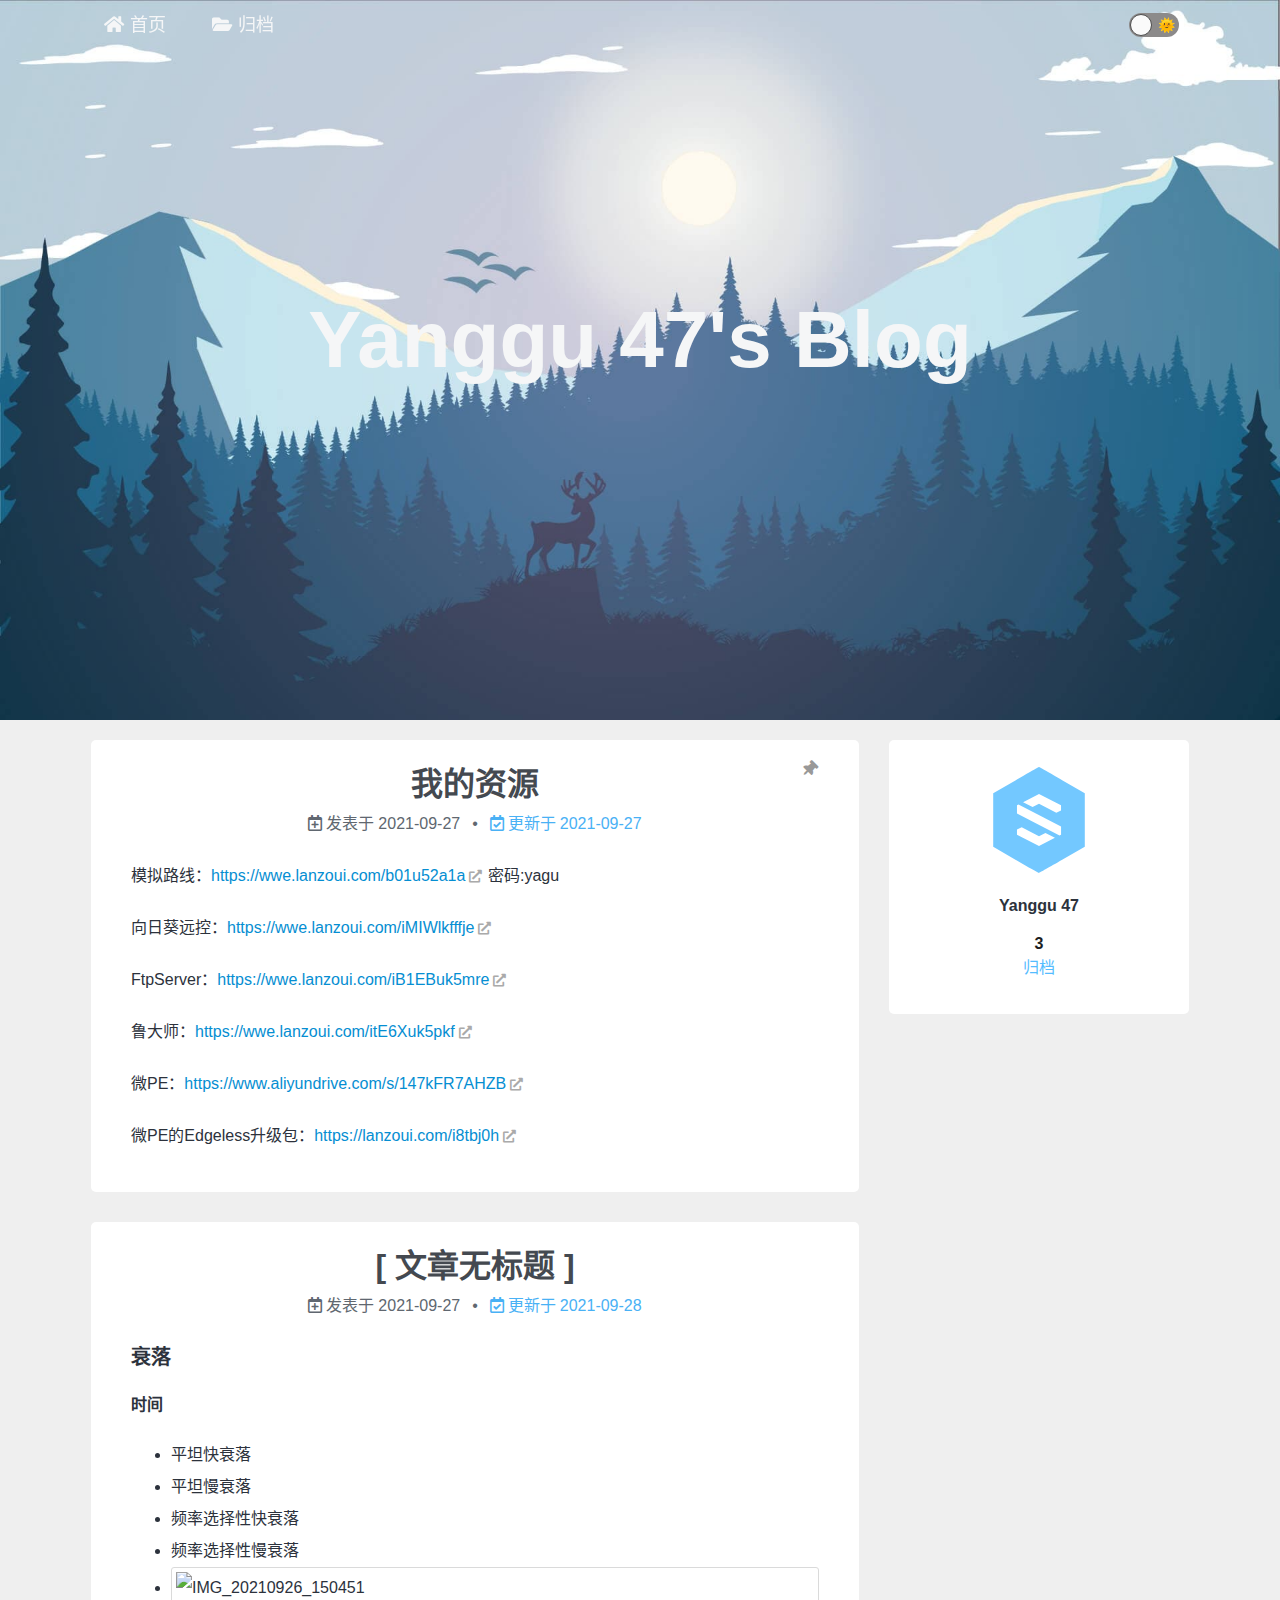
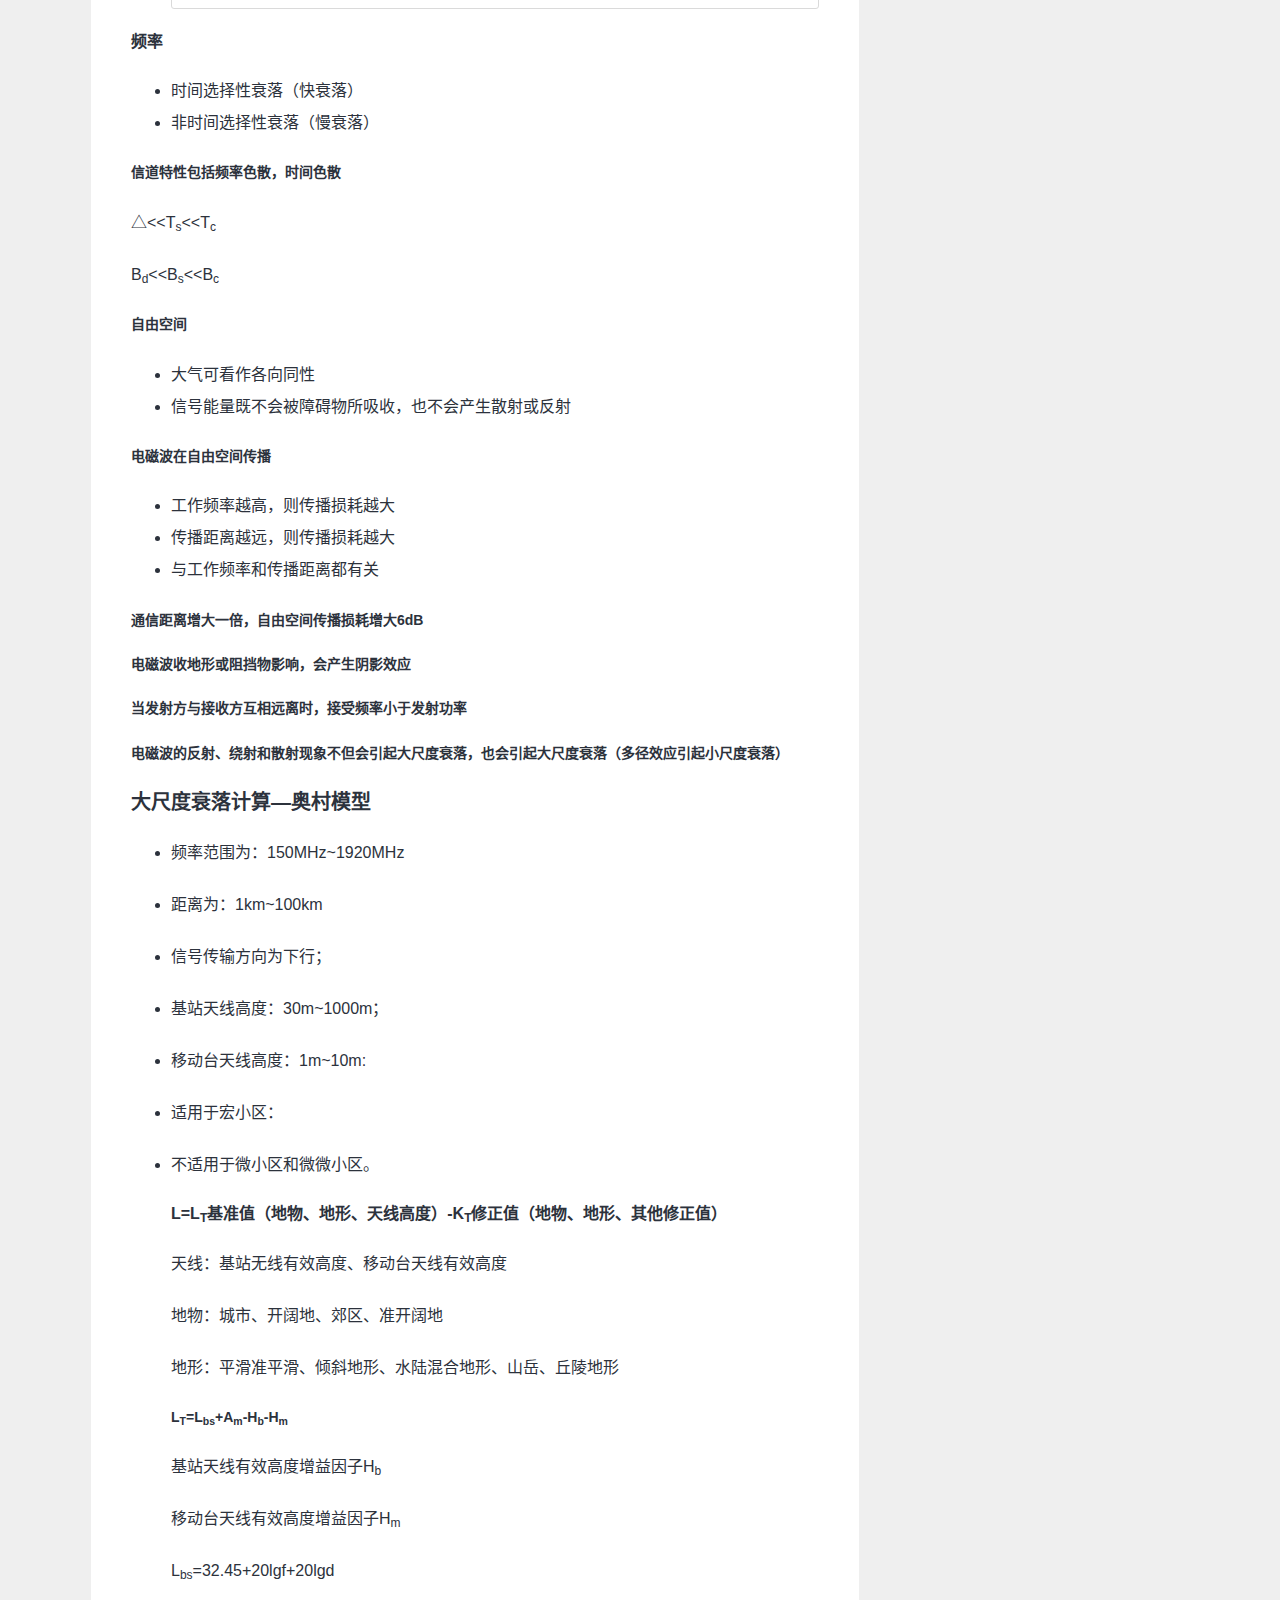
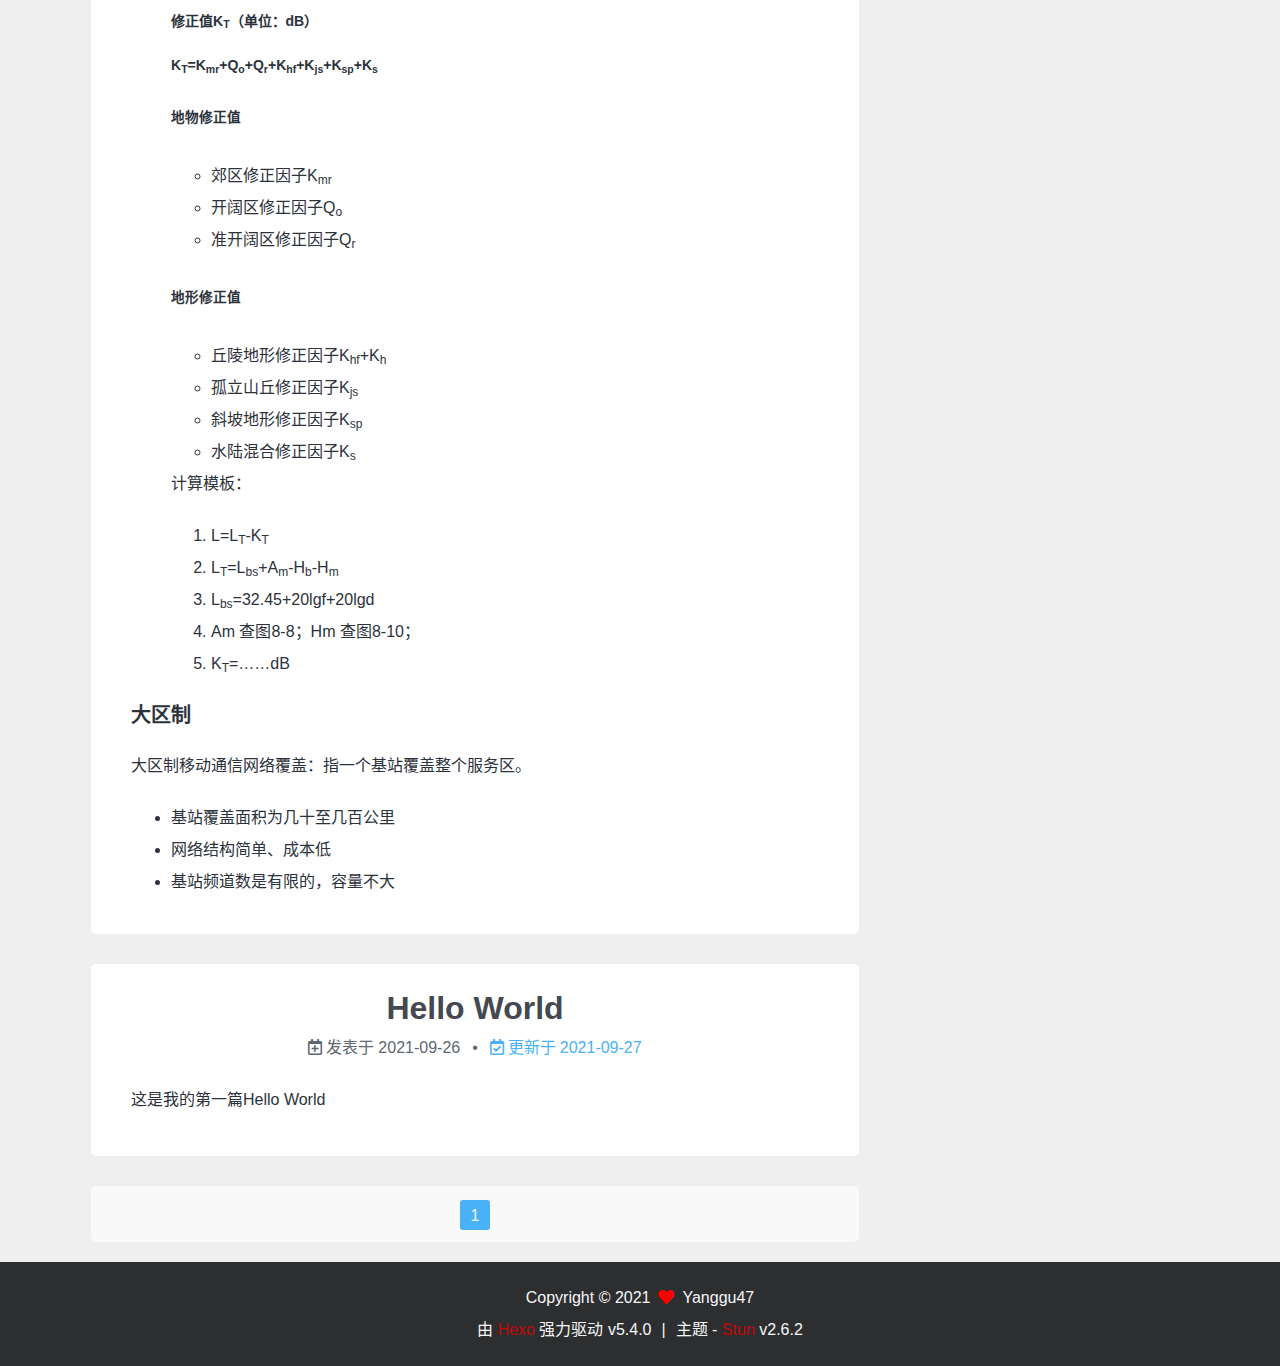
==== commit 13ac7654: "Site updated: 2021-09-28 16:32:37" ====
--- a/index.html
+++ b/index.html
@@ -37,7 +37,10 @@
 <p>鲁大师：<span class="exturl"><a class="exturl__link"   target="_blank" rel="noopener" href="https://wwe.lanzoui.com/itE6Xuk5pkf" >https://wwe.lanzoui.com/itE6Xuk5pkf</a><span class="exturl__icon"><i class="fas fa-external-link-alt"></i></span></span></p>
 <p>微PE：<span class="exturl"><a class="exturl__link"   target="_blank" rel="noopener" href="https://www.aliyundrive.com/s/147kFR7AHZB" >https://www.aliyundrive.com/s/147kFR7AHZB</a><span class="exturl__icon"><i class="fas fa-external-link-alt"></i></span></span></p>
 <p>微PE的Edgeless升级包：<span class="exturl"><a class="exturl__link"   target="_blank" rel="noopener" href="https://lanzoui.com/i8tbj0h" >https://lanzoui.com/i8tbj0h</a><span class="exturl__icon"><i class="fas fa-external-link-alt"></i></span></span></p>
-</div></div></article><article class="postlist-item post"><header class="post-header"><h1 class="post-title"><a class="post-title__link" href="/2021/09/27/%E7%A7%BB%E5%8A%A8%E9%80%9A%E4%BF%A1%E6%8A%80%E6%9C%AF%E7%AC%94%E8%AE%B0/">移动通信技术笔记</a></h1><div class="post-meta"><span class="post-meta-item post-meta-item--createtime"><span class="post-meta-item__icon"><i class="far fa-calendar-plus"></i></span><span class="post-meta-item__info">发表于</span><span class="post-meta-item__value">2021-09-27</span></span><span class="post-meta-item post-meta-item--updatetime"><span class="post-meta-item__icon"><i class="far fa-calendar-check"></i></span><span class="post-meta-item__info">更新于</span><span class="post-meta-item__value">2021-09-27</span></span></div></header><div class="post-body"><div class="post-excerpt">
+</div></div></article><article class="postlist-item post"><header class="post-header"><h1 class="post-title"><a class="post-title__link" href="/2021/09/27/%E7%A7%BB%E5%8A%A8%E9%80%9A%E4%BF%A1%E6%8A%80%E6%9C%AF%E7%AC%94%E8%AE%B0/">[ 文章无标题 ]</a></h1><div class="post-meta"><span class="post-meta-item post-meta-item--createtime"><span class="post-meta-item__icon"><i class="far fa-calendar-plus"></i></span><span class="post-meta-item__info">发表于</span><span class="post-meta-item__value">2021-09-27</span></span><span class="post-meta-item post-meta-item--updatetime"><span class="post-meta-item__icon"><i class="far fa-calendar-check"></i></span><span class="post-meta-item__info">更新于</span><span class="post-meta-item__value">2021-09-28</span></span></div></header><div class="post-body"><div class="post-excerpt">
+        <h3 id="衰落"   >
+          <a href="#衰落" class="heading-link"><i class="fas fa-link"></i></a><a href="#衰落" class="headerlink" title="衰落"></a>衰落</h3>
+      
         <h4 id="时间"   >
           <a href="#时间" class="heading-link"><i class="fas fa-link"></i></a><a href="#时间" class="headerlink" title="时间"></a>时间</h4>
       <ul>
@@ -133,7 +136,7 @@
         <h6 id="地形修正值"   >
           <a href="#地形修正值" class="heading-link"><i class="fas fa-link"></i></a><a href="#地形修正值" class="headerlink" title="地形修正值"></a>地形修正值</h6>
       <ul>
-<li>丘陵地形修正因子K<sub>hf</sub></li>
+<li>丘陵地形修正因子K<sub>hf</sub>+K<sub>h</sub></li>
 <li>孤立山丘修正因子K<sub>js</sub></li>
 <li>斜坡地形修正因子K<sub>sp</sub></li>
 <li>水陆混合修正因子K<sub>s</sub></li>
@@ -148,5 +151,14 @@
 </ol>
 </li>
 </ul>
+
+        <h3 id="大区制"   >
+          <a href="#大区制" class="heading-link"><i class="fas fa-link"></i></a><a href="#大区制" class="headerlink" title="大区制"></a>大区制</h3>
+      <p>大区制移动通信网络覆盖：指一个基站覆盖整个服务区。</p>
+<ul>
+<li>基站覆盖面积为几十至几百公里</li>
+<li>网络结构简单、成本低</li>
+<li>基站频道数是有限的，容量不大</li>
+</ul>
 </div></div></article><article class="postlist-item post"><header class="post-header"><h1 class="post-title"><a class="post-title__link" href="/2021/09/26/hello-world/">Hello World</a></h1><div class="post-meta"><span class="post-meta-item post-meta-item--createtime"><span class="post-meta-item__icon"><i class="far fa-calendar-plus"></i></span><span class="post-meta-item__info">发表于</span><span class="post-meta-item__value">2021-09-26</span></span><span class="post-meta-item post-meta-item--updatetime"><span class="post-meta-item__icon"><i class="far fa-calendar-check"></i></span><span class="post-meta-item__info">更新于</span><span class="post-meta-item__value">2021-09-27</span></span></div></header><div class="post-body"><div class="post-excerpt"><p>这是我的第一篇Hello World</p>
 </div></div></article></section><nav class="paginator"><div class="paginator-inner"><span class="page-number current">1</span></div></nav></div></div><div class="sidebar-wrap" id="sidebar-wrap"><aside class="sidebar" id="sidebar"><section class="sidebar-toc hide"></section><!-- ov = overview--><section class="sidebar-ov"><div class="sidebar-ov-author"><div class="sidebar-ov-author__avatar"><img class="sidebar-ov-author__avatar_img" src="/images/icons/stun-logo.svg" alt="avatar"></div><p class="sidebar-ov-author__text">Yanggu 47</p></div><div class="sidebar-ov-state"><a class="sidebar-ov-state-item sidebar-ov-state-item--posts" href="/archives/"><div class="sidebar-ov-state-item__count">3</div><div class="sidebar-ov-state-item__name">归档</div></a></div></section></aside></div><div class="clearfix"></div></div></main><footer class="footer" id="footer"><div class="footer-inner"><div><span>Copyright © 2021</span><span class="footer__icon"><i class="fas fa-heart"></i></span><span>Yanggu47</span></div><div><span>由 <a href="http://hexo.io/" title="Hexo" target="_blank" rel="noopener">Hexo</a> 强力驱动</span><span> v5.4.0</span><span class="footer__devider">|</span><span>主题 - <a href="https://github.com/liuyib/hexo-theme-stun/" title="Stun" target="_blank" rel="noopener">Stun</a></span><span> v2.6.2</span></div></div></footer><div class="loading-bar" id="loading-bar"><div class="loading-bar__progress"></div></div><div class="back2top" id="back2top"><span class="back2top__icon"><i class="fas fa-rocket"></i></span></div></div><script src="https://cdn.jsdelivr.net/npm/jquery@v3.4.1/dist/jquery.min.js"></script><script src="https://cdn.jsdelivr.net/npm/velocity-animate@1.5.2/velocity.min.js"></script><script src="https://cdn.jsdelivr.net/npm/velocity-animate@1.5.2/velocity.ui.min.js"></script><script src="/js/utils.js?v=2.6.2"></script><script src="/js/stun-boot.js?v=2.6.2"></script><script src="/js/scroll.js?v=2.6.2"></script><script src="/js/header.js?v=2.6.2"></script><script src="/js/sidebar.js?v=2.6.2"></script></body></html>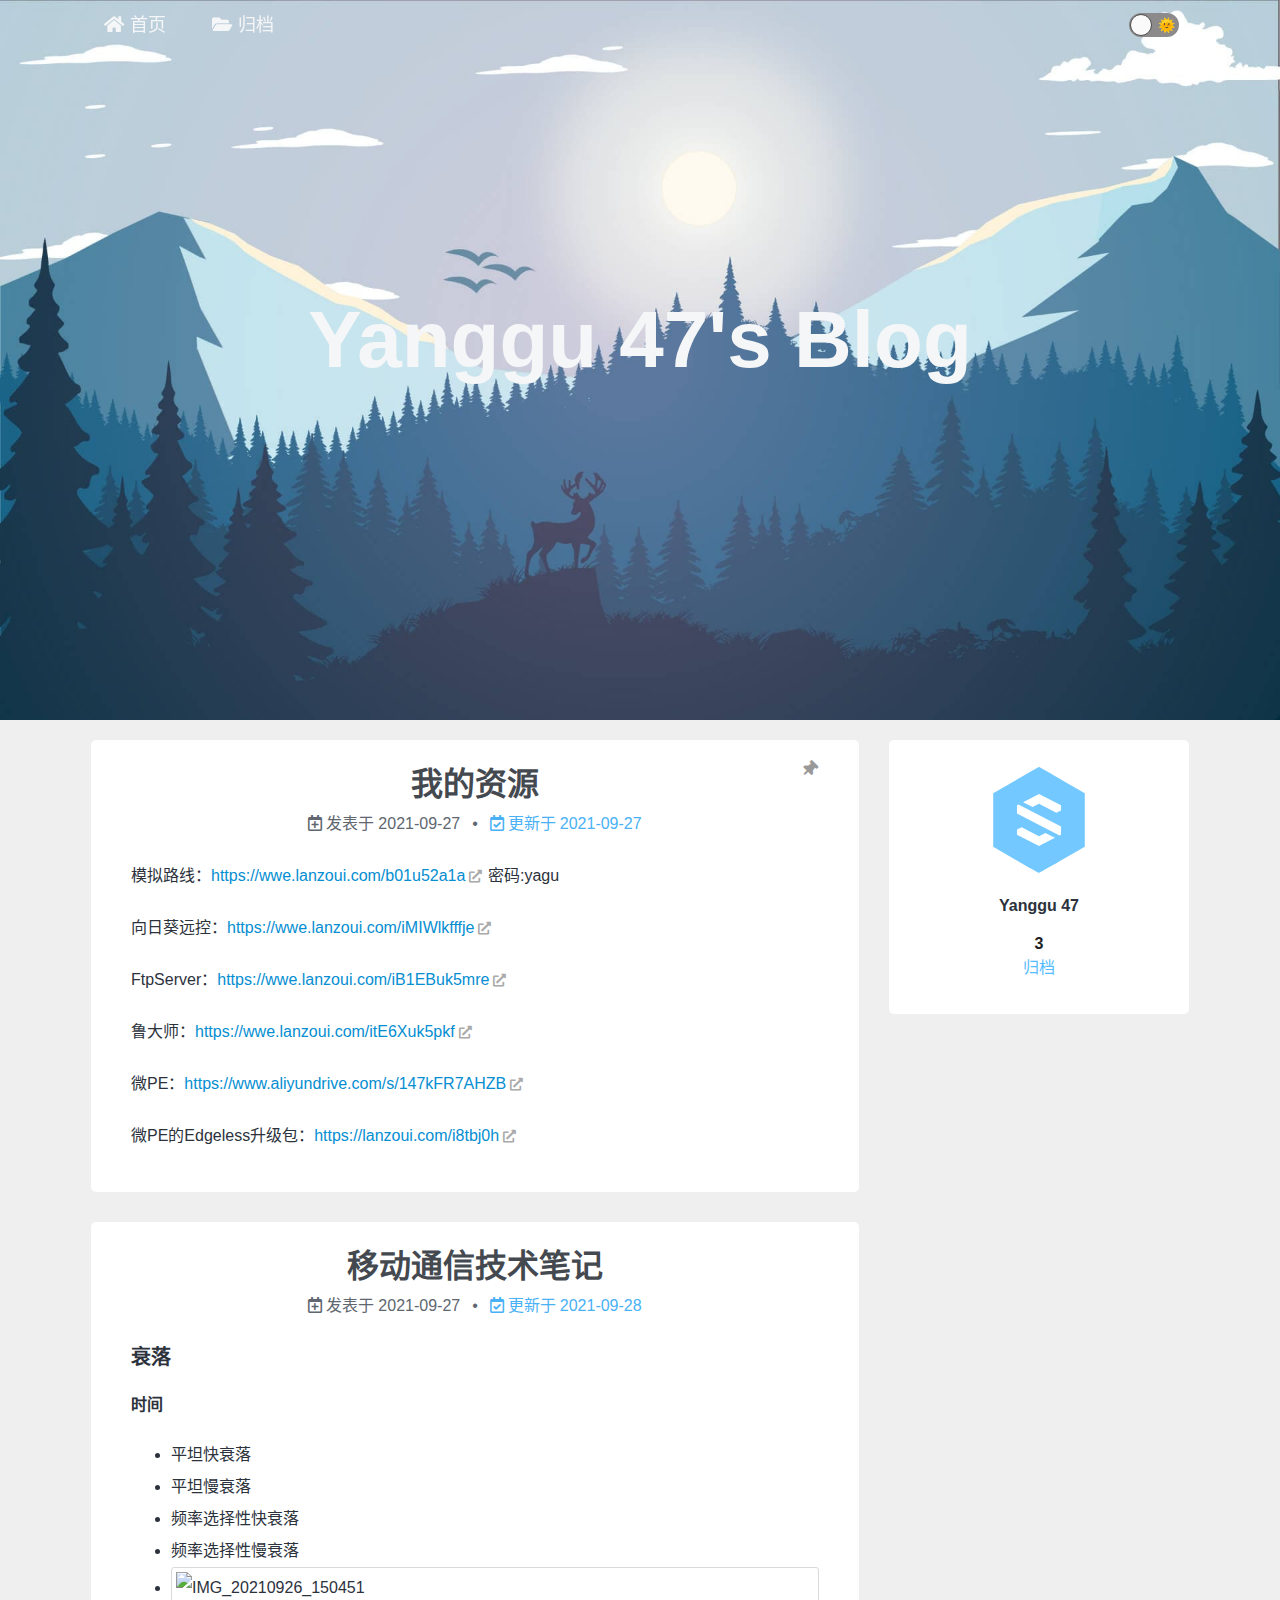
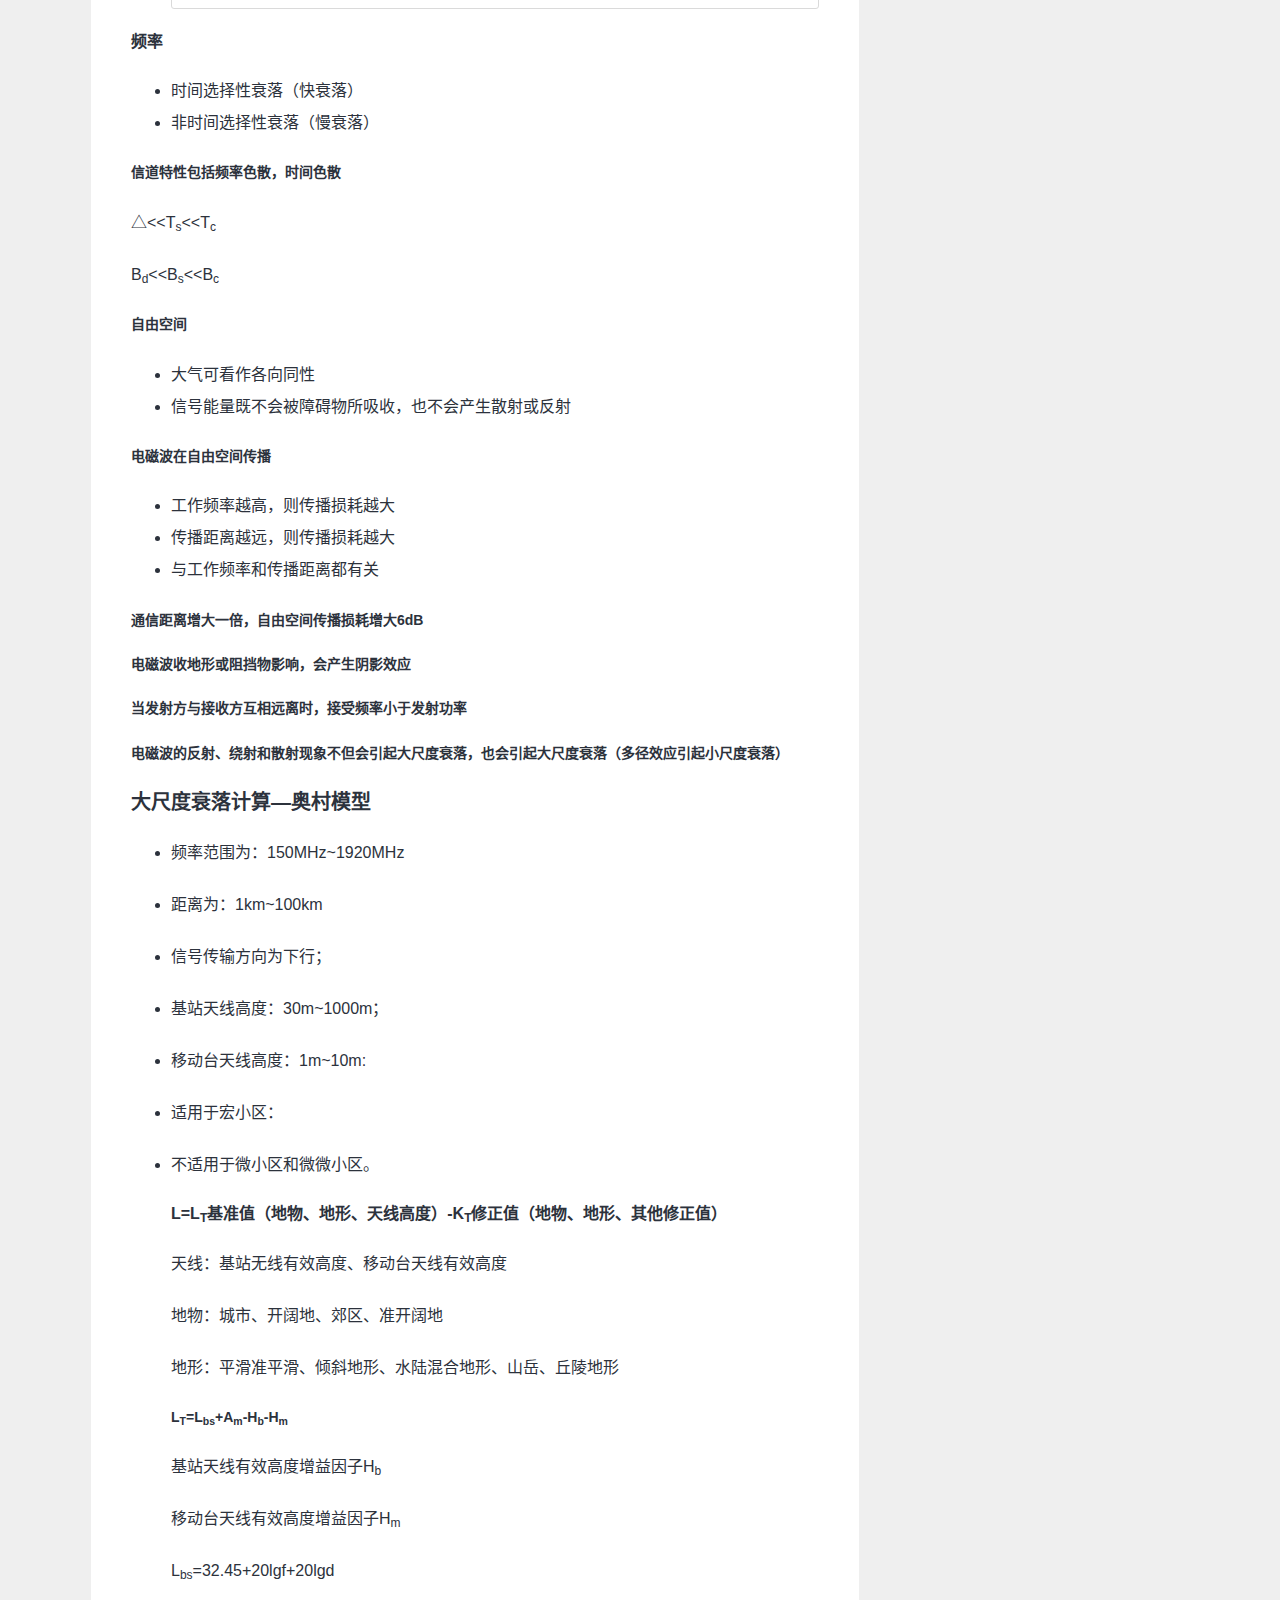
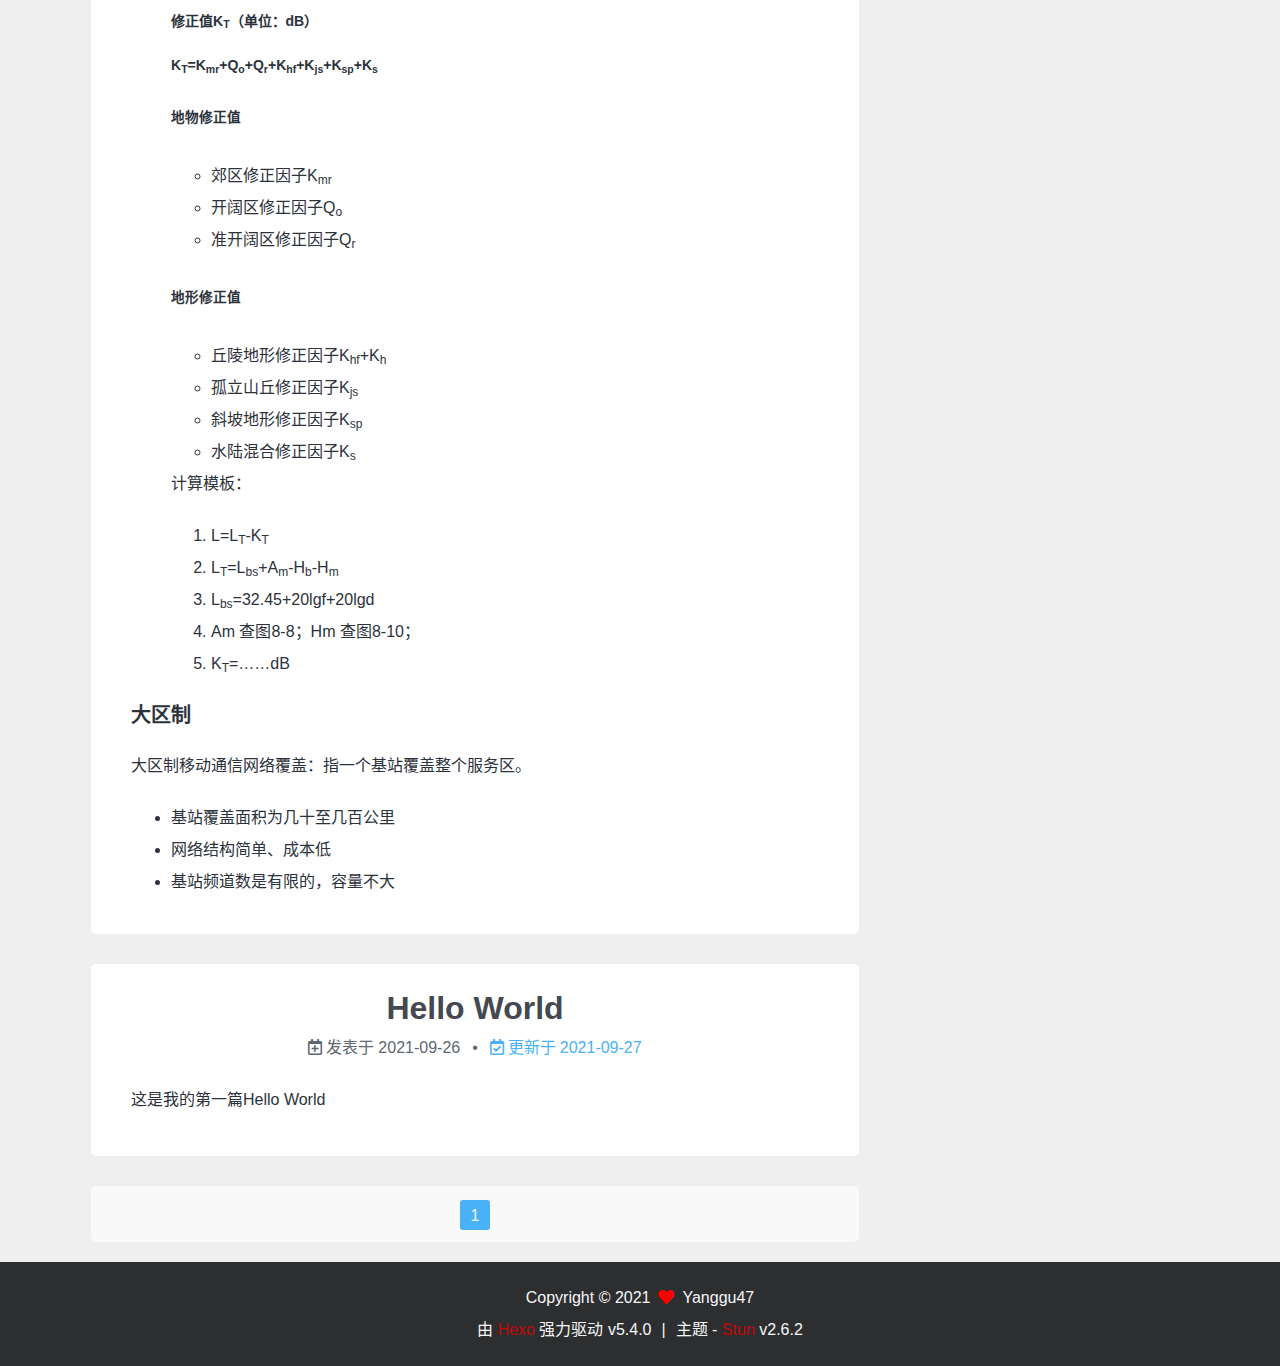
==== commit 4fbf25c6: "Site updated: 2021-09-28 16:48:04" ====
--- a/index.html
+++ b/index.html
@@ -37,7 +37,7 @@
 <p>鲁大师：<span class="exturl"><a class="exturl__link"   target="_blank" rel="noopener" href="https://wwe.lanzoui.com/itE6Xuk5pkf" >https://wwe.lanzoui.com/itE6Xuk5pkf</a><span class="exturl__icon"><i class="fas fa-external-link-alt"></i></span></span></p>
 <p>微PE：<span class="exturl"><a class="exturl__link"   target="_blank" rel="noopener" href="https://www.aliyundrive.com/s/147kFR7AHZB" >https://www.aliyundrive.com/s/147kFR7AHZB</a><span class="exturl__icon"><i class="fas fa-external-link-alt"></i></span></span></p>
 <p>微PE的Edgeless升级包：<span class="exturl"><a class="exturl__link"   target="_blank" rel="noopener" href="https://lanzoui.com/i8tbj0h" >https://lanzoui.com/i8tbj0h</a><span class="exturl__icon"><i class="fas fa-external-link-alt"></i></span></span></p>
-</div></div></article><article class="postlist-item post"><header class="post-header"><h1 class="post-title"><a class="post-title__link" href="/2021/09/27/%E7%A7%BB%E5%8A%A8%E9%80%9A%E4%BF%A1%E6%8A%80%E6%9C%AF%E7%AC%94%E8%AE%B0/">[ 文章无标题 ]</a></h1><div class="post-meta"><span class="post-meta-item post-meta-item--createtime"><span class="post-meta-item__icon"><i class="far fa-calendar-plus"></i></span><span class="post-meta-item__info">发表于</span><span class="post-meta-item__value">2021-09-27</span></span><span class="post-meta-item post-meta-item--updatetime"><span class="post-meta-item__icon"><i class="far fa-calendar-check"></i></span><span class="post-meta-item__info">更新于</span><span class="post-meta-item__value">2021-09-28</span></span></div></header><div class="post-body"><div class="post-excerpt">
+</div></div></article><article class="postlist-item post"><header class="post-header"><h1 class="post-title"><a class="post-title__link" href="/2021/09/27/%E7%A7%BB%E5%8A%A8%E9%80%9A%E4%BF%A1%E6%8A%80%E6%9C%AF%E7%AC%94%E8%AE%B0/">移动通信技术笔记</a></h1><div class="post-meta"><span class="post-meta-item post-meta-item--createtime"><span class="post-meta-item__icon"><i class="far fa-calendar-plus"></i></span><span class="post-meta-item__info">发表于</span><span class="post-meta-item__value">2021-09-27</span></span><span class="post-meta-item post-meta-item--updatetime"><span class="post-meta-item__icon"><i class="far fa-calendar-check"></i></span><span class="post-meta-item__info">更新于</span><span class="post-meta-item__value">2021-09-28</span></span></div></header><div class="post-body"><div class="post-excerpt">
         <h3 id="衰落"   >
           <a href="#衰落" class="heading-link"><i class="fas fa-link"></i></a><a href="#衰落" class="headerlink" title="衰落"></a>衰落</h3>
       
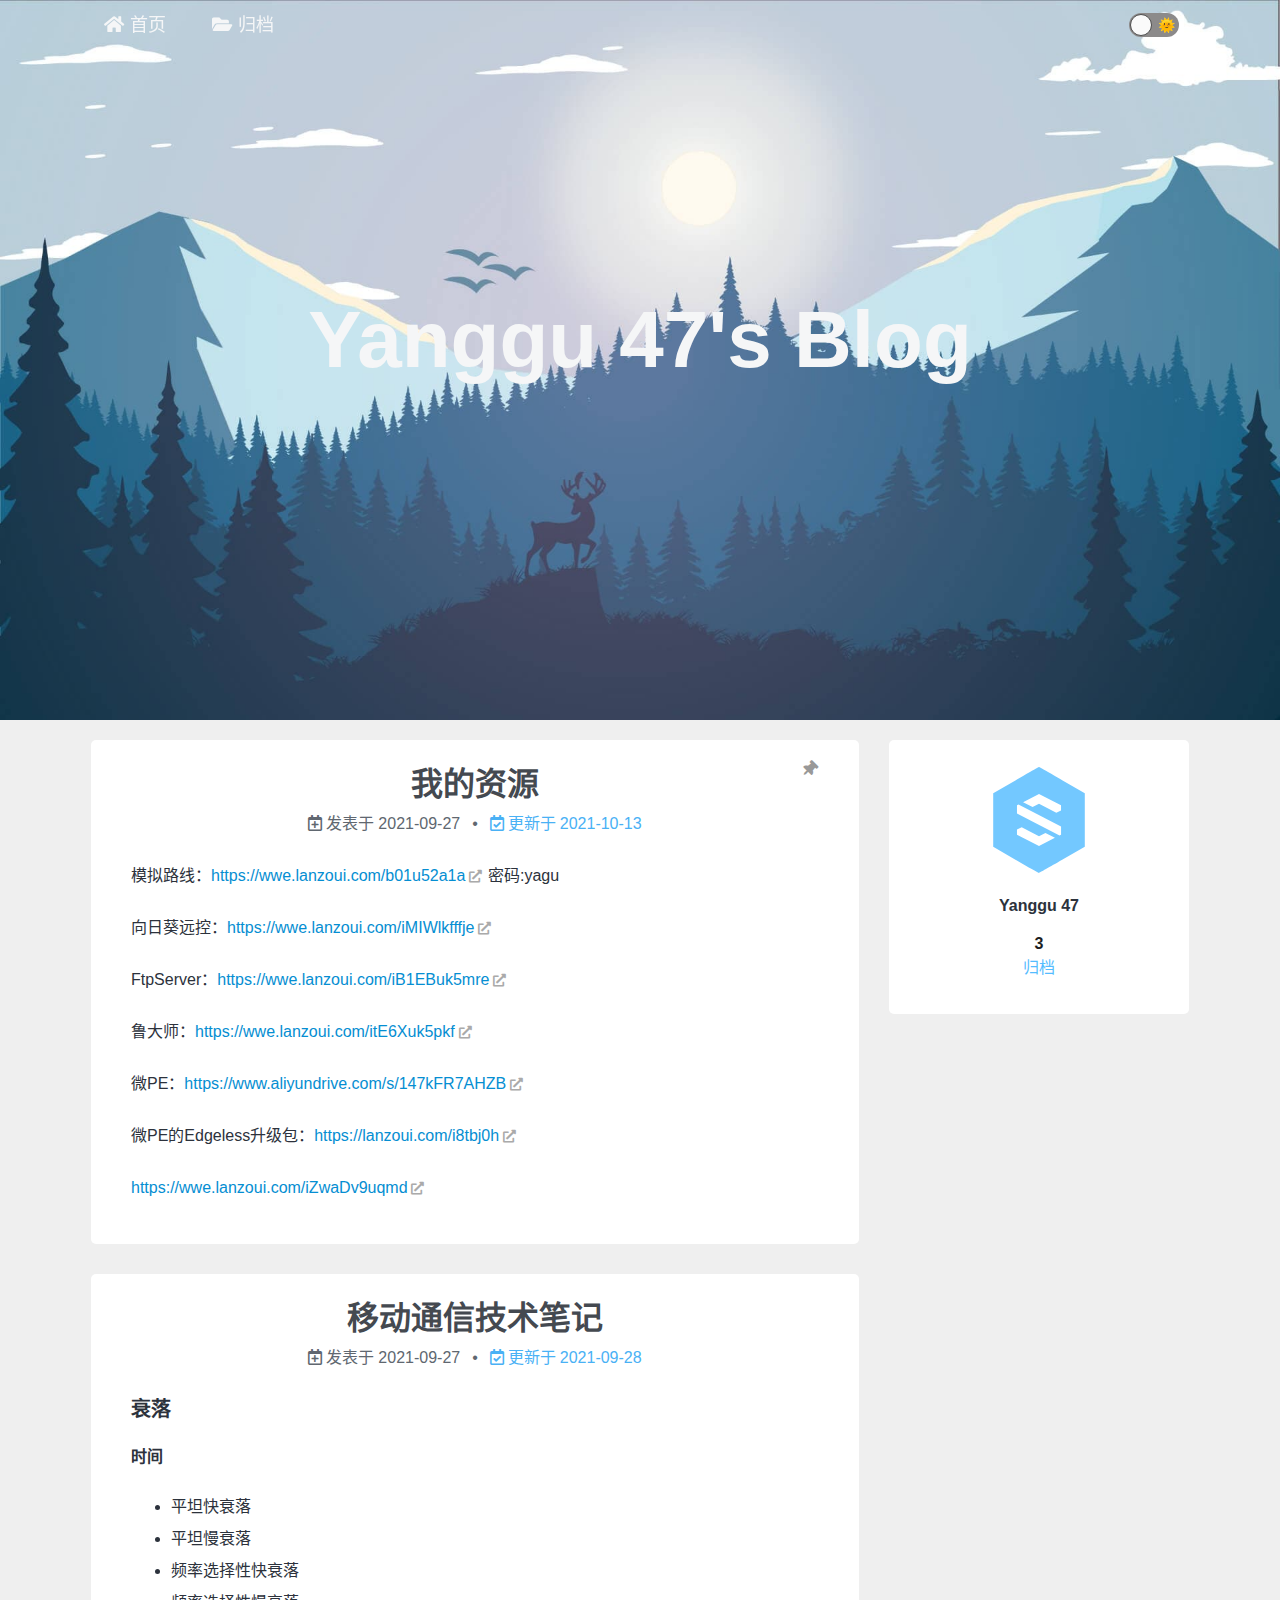
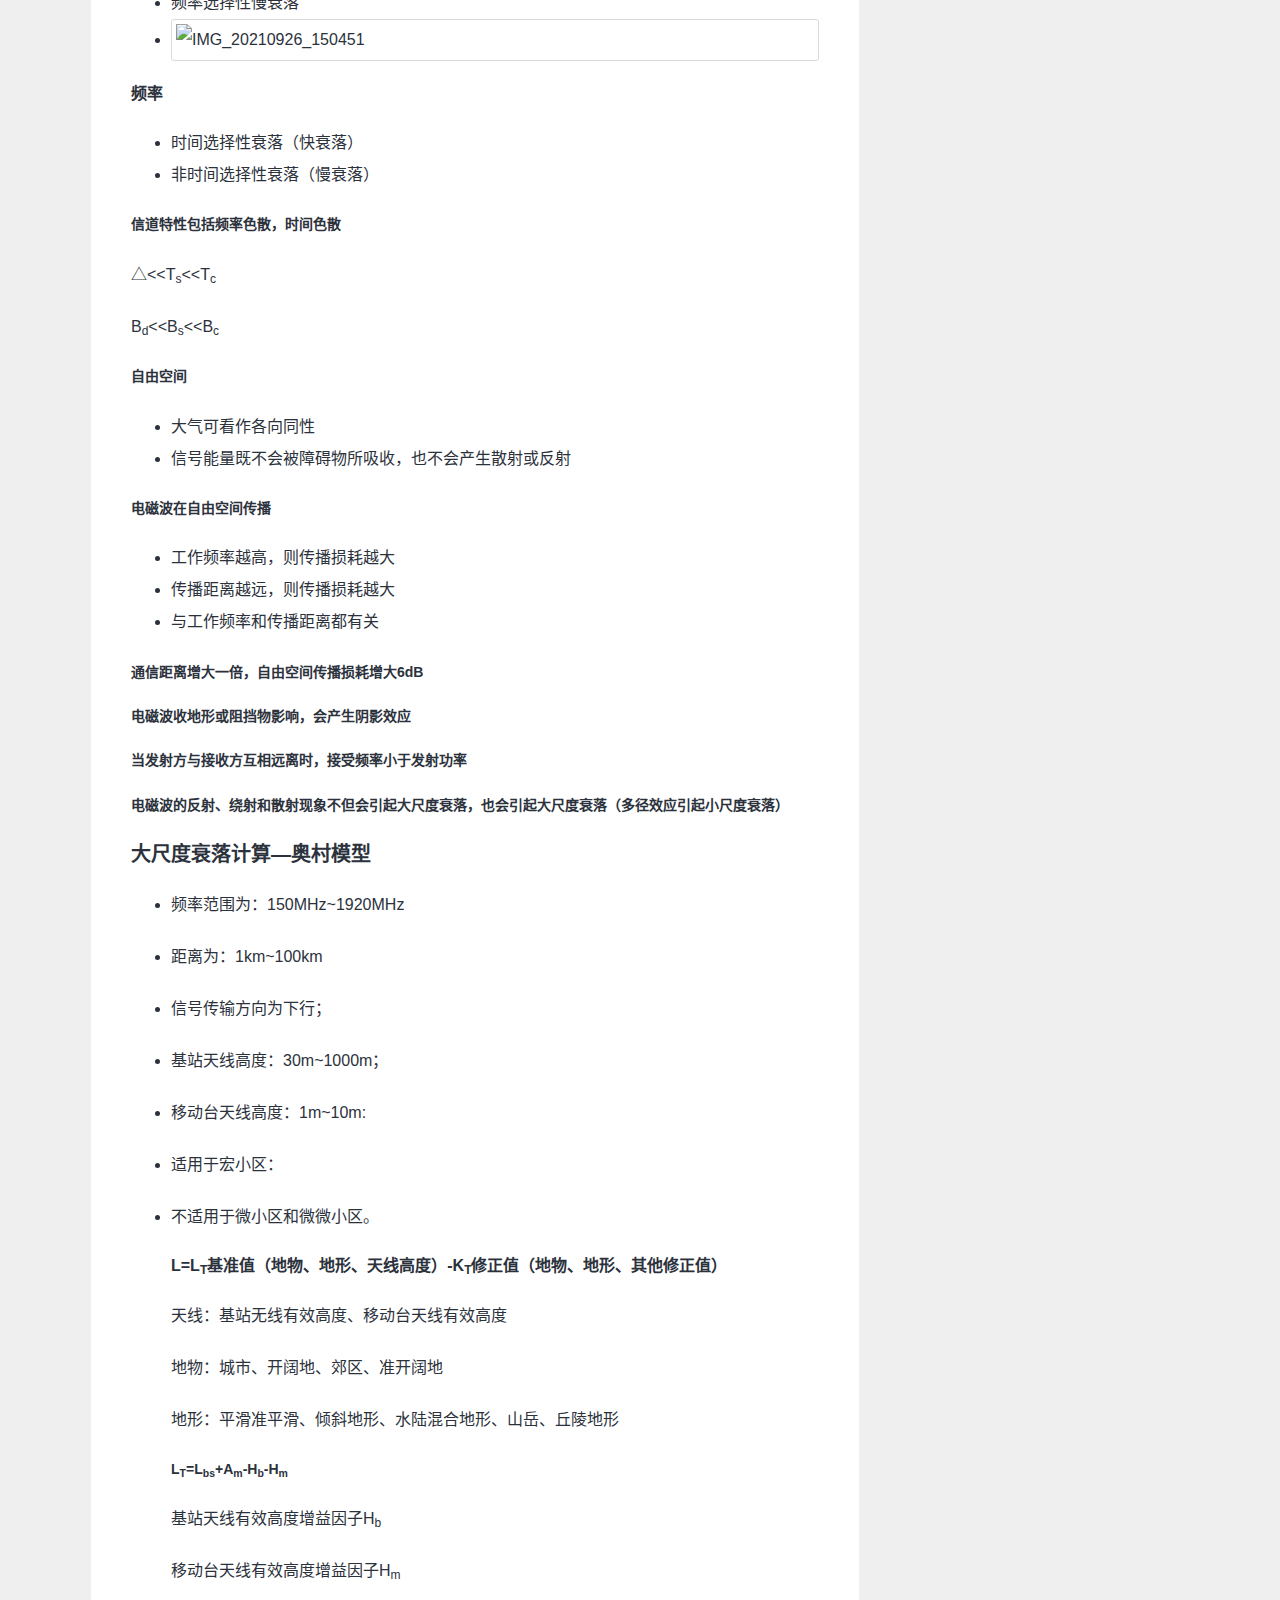
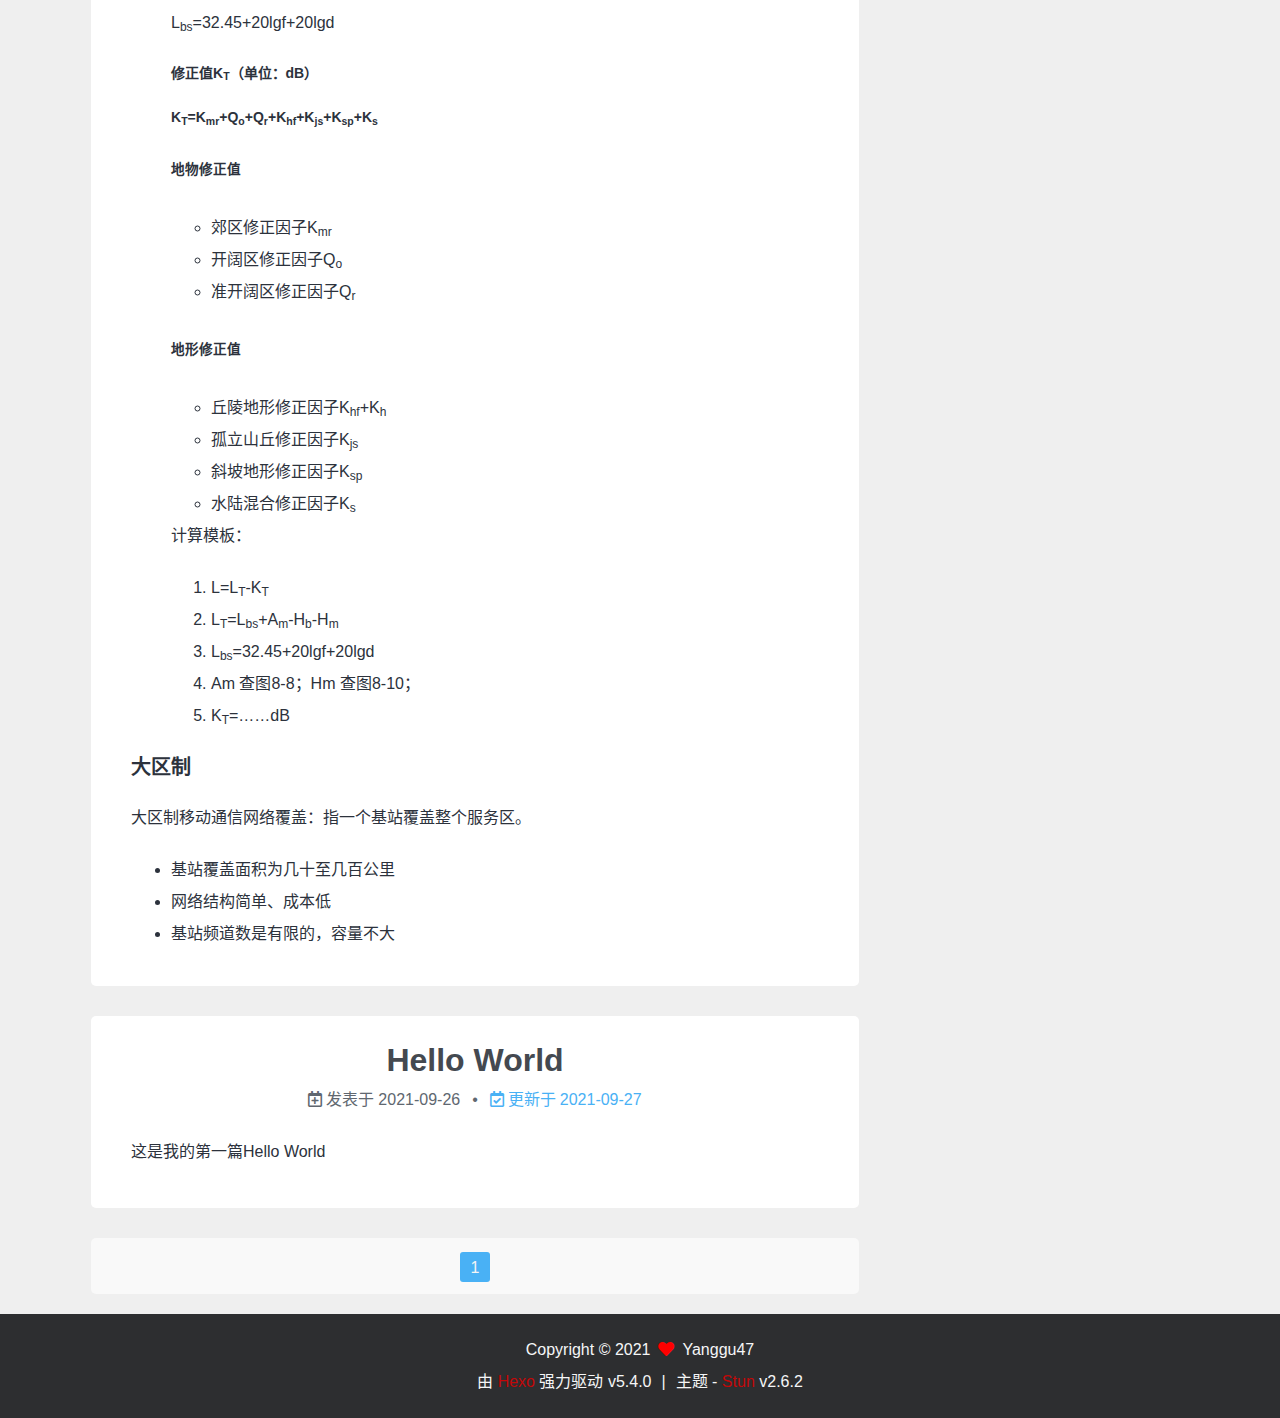
==== commit 0c74bc21: "Site updated: 2021-10-14 19:14:50" ====
--- a/index.html
+++ b/index.html
@@ -31,12 +31,13 @@
   sourcePath: {"js":"js","css":"css","images":"images"},
 };
 
-window.CONFIG = CONFIG;</script><meta name="generator" content="Hexo 5.4.0"></head><body><div class="container" id="container"><header class="header" id="header"><div class="header-inner"><nav class="header-nav header-nav--fixed"><div class="header-nav-inner"><div class="header-nav-menubtn"><i class="fas fa-bars"></i></div><div class="header-nav-menu"><div class="header-nav-menu-item"><a class="header-nav-menu-item__link" href="/"><span class="header-nav-menu-item__icon"><i class="fas fa-home"></i></span><span class="header-nav-menu-item__text">首页</span></a></div><div class="header-nav-menu-item"><a class="header-nav-menu-item__link" href="/archives/"><span class="header-nav-menu-item__icon"><i class="fas fa-folder-open"></i></span><span class="header-nav-menu-item__text">归档</span></a></div></div><div class="header-nav-mode"><div class="mode"><div class="mode-track"><span class="mode-track-moon"></span><span class="mode-track-sun"></span></div><div class="mode-thumb"></div></div></div></div></nav><div class="header-banner"><div class="header-banner-info"><div class="header-banner-info__title">Yanggu 47's Blog</div><div class="header-banner-info__subtitle"></div></div></div></div></header><main class="main" id="main"><div class="main-inner"><div class="content-wrap" id="content-wrap"><div class="content content-home" id="content"><section class="postlist"><article class="postlist-item post"><header class="post-header"><div class="sticky-top" data-popover="置顶文章" data-popover-pos="up"><span class="sticky-top__icon"><i class="fas fa-thumbtack"></i></span></div><h1 class="post-title"><a class="post-title__link" href="/2021/09/27/cloud/">我的资源</a></h1><div class="post-meta"><span class="post-meta-item post-meta-item--createtime"><span class="post-meta-item__icon"><i class="far fa-calendar-plus"></i></span><span class="post-meta-item__info">发表于</span><span class="post-meta-item__value">2021-09-27</span></span><span class="post-meta-item post-meta-item--updatetime"><span class="post-meta-item__icon"><i class="far fa-calendar-check"></i></span><span class="post-meta-item__info">更新于</span><span class="post-meta-item__value">2021-09-27</span></span></div></header><div class="post-body"><div class="post-excerpt"><p>模拟路线：<span class="exturl"><a class="exturl__link"   target="_blank" rel="noopener" href="https://wwe.lanzoui.com/b01u52a1a" >https://wwe.lanzoui.com/b01u52a1a</a><span class="exturl__icon"><i class="fas fa-external-link-alt"></i></span></span> 密码:yagu</p>
+window.CONFIG = CONFIG;</script><meta name="generator" content="Hexo 5.4.0"></head><body><div class="container" id="container"><header class="header" id="header"><div class="header-inner"><nav class="header-nav header-nav--fixed"><div class="header-nav-inner"><div class="header-nav-menubtn"><i class="fas fa-bars"></i></div><div class="header-nav-menu"><div class="header-nav-menu-item"><a class="header-nav-menu-item__link" href="/"><span class="header-nav-menu-item__icon"><i class="fas fa-home"></i></span><span class="header-nav-menu-item__text">首页</span></a></div><div class="header-nav-menu-item"><a class="header-nav-menu-item__link" href="/archives/"><span class="header-nav-menu-item__icon"><i class="fas fa-folder-open"></i></span><span class="header-nav-menu-item__text">归档</span></a></div></div><div class="header-nav-mode"><div class="mode"><div class="mode-track"><span class="mode-track-moon"></span><span class="mode-track-sun"></span></div><div class="mode-thumb"></div></div></div></div></nav><div class="header-banner"><div class="header-banner-info"><div class="header-banner-info__title">Yanggu 47's Blog</div><div class="header-banner-info__subtitle"></div></div></div></div></header><main class="main" id="main"><div class="main-inner"><div class="content-wrap" id="content-wrap"><div class="content content-home" id="content"><section class="postlist"><article class="postlist-item post"><header class="post-header"><div class="sticky-top" data-popover="置顶文章" data-popover-pos="up"><span class="sticky-top__icon"><i class="fas fa-thumbtack"></i></span></div><h1 class="post-title"><a class="post-title__link" href="/2021/09/27/cloud/">我的资源</a></h1><div class="post-meta"><span class="post-meta-item post-meta-item--createtime"><span class="post-meta-item__icon"><i class="far fa-calendar-plus"></i></span><span class="post-meta-item__info">发表于</span><span class="post-meta-item__value">2021-09-27</span></span><span class="post-meta-item post-meta-item--updatetime"><span class="post-meta-item__icon"><i class="far fa-calendar-check"></i></span><span class="post-meta-item__info">更新于</span><span class="post-meta-item__value">2021-10-13</span></span></div></header><div class="post-body"><div class="post-excerpt"><p>模拟路线：<span class="exturl"><a class="exturl__link"   target="_blank" rel="noopener" href="https://wwe.lanzoui.com/b01u52a1a" >https://wwe.lanzoui.com/b01u52a1a</a><span class="exturl__icon"><i class="fas fa-external-link-alt"></i></span></span> 密码:yagu</p>
 <p>向日葵远控：<span class="exturl"><a class="exturl__link"   target="_blank" rel="noopener" href="https://wwe.lanzoui.com/iMIWlkfffje" >https://wwe.lanzoui.com/iMIWlkfffje</a><span class="exturl__icon"><i class="fas fa-external-link-alt"></i></span></span></p>
 <p>FtpServer：<span class="exturl"><a class="exturl__link"   target="_blank" rel="noopener" href="https://wwe.lanzoui.com/iB1EBuk5mre" >https://wwe.lanzoui.com/iB1EBuk5mre</a><span class="exturl__icon"><i class="fas fa-external-link-alt"></i></span></span></p>
 <p>鲁大师：<span class="exturl"><a class="exturl__link"   target="_blank" rel="noopener" href="https://wwe.lanzoui.com/itE6Xuk5pkf" >https://wwe.lanzoui.com/itE6Xuk5pkf</a><span class="exturl__icon"><i class="fas fa-external-link-alt"></i></span></span></p>
 <p>微PE：<span class="exturl"><a class="exturl__link"   target="_blank" rel="noopener" href="https://www.aliyundrive.com/s/147kFR7AHZB" >https://www.aliyundrive.com/s/147kFR7AHZB</a><span class="exturl__icon"><i class="fas fa-external-link-alt"></i></span></span></p>
 <p>微PE的Edgeless升级包：<span class="exturl"><a class="exturl__link"   target="_blank" rel="noopener" href="https://lanzoui.com/i8tbj0h" >https://lanzoui.com/i8tbj0h</a><span class="exturl__icon"><i class="fas fa-external-link-alt"></i></span></span></p>
+<p><span class="exturl"><a class="exturl__link"   target="_blank" rel="noopener" href="https://wwe.lanzoui.com/iZwaDv9uqmd" >https://wwe.lanzoui.com/iZwaDv9uqmd</a><span class="exturl__icon"><i class="fas fa-external-link-alt"></i></span></span></p>
 </div></div></article><article class="postlist-item post"><header class="post-header"><h1 class="post-title"><a class="post-title__link" href="/2021/09/27/%E7%A7%BB%E5%8A%A8%E9%80%9A%E4%BF%A1%E6%8A%80%E6%9C%AF%E7%AC%94%E8%AE%B0/">移动通信技术笔记</a></h1><div class="post-meta"><span class="post-meta-item post-meta-item--createtime"><span class="post-meta-item__icon"><i class="far fa-calendar-plus"></i></span><span class="post-meta-item__info">发表于</span><span class="post-meta-item__value">2021-09-27</span></span><span class="post-meta-item post-meta-item--updatetime"><span class="post-meta-item__icon"><i class="far fa-calendar-check"></i></span><span class="post-meta-item__info">更新于</span><span class="post-meta-item__value">2021-09-28</span></span></div></header><div class="post-body"><div class="post-excerpt">
         <h3 id="衰落"   >
           <a href="#衰落" class="heading-link"><i class="fas fa-link"></i></a><a href="#衰落" class="headerlink" title="衰落"></a>衰落</h3>
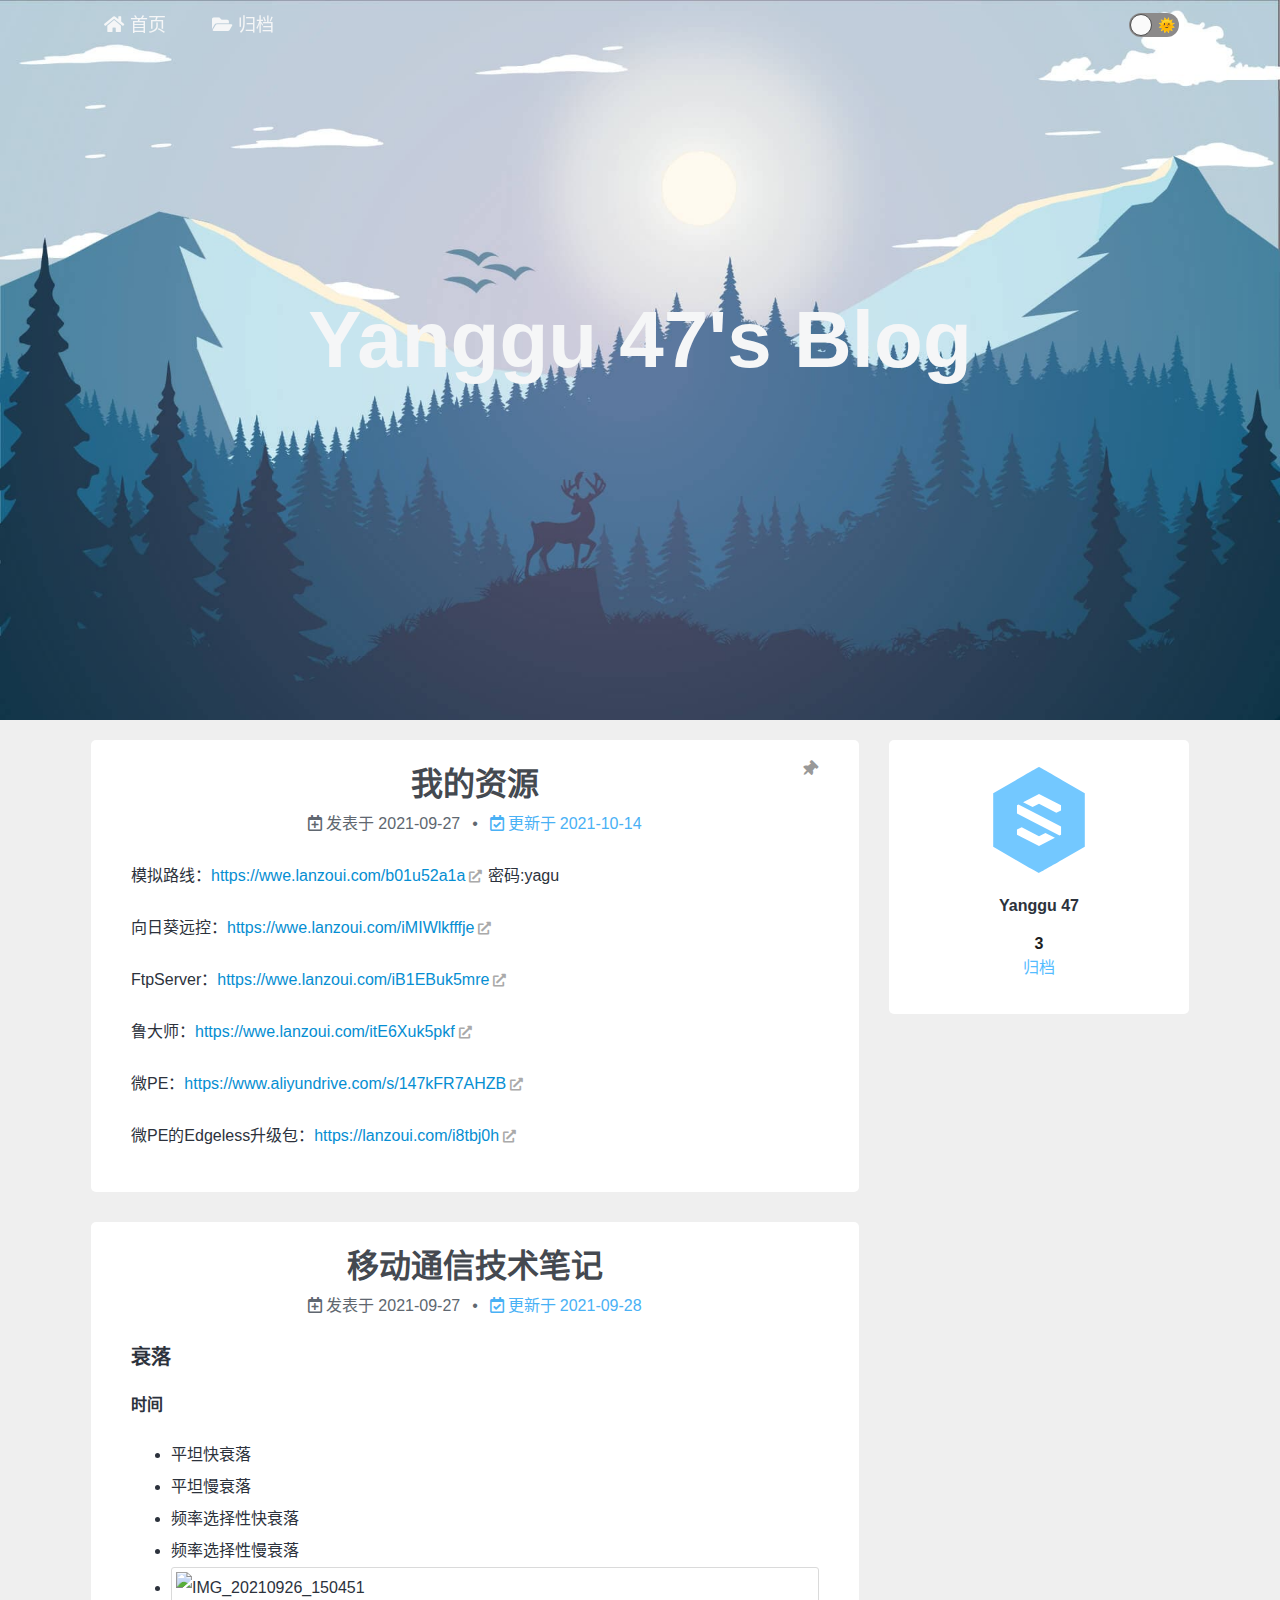
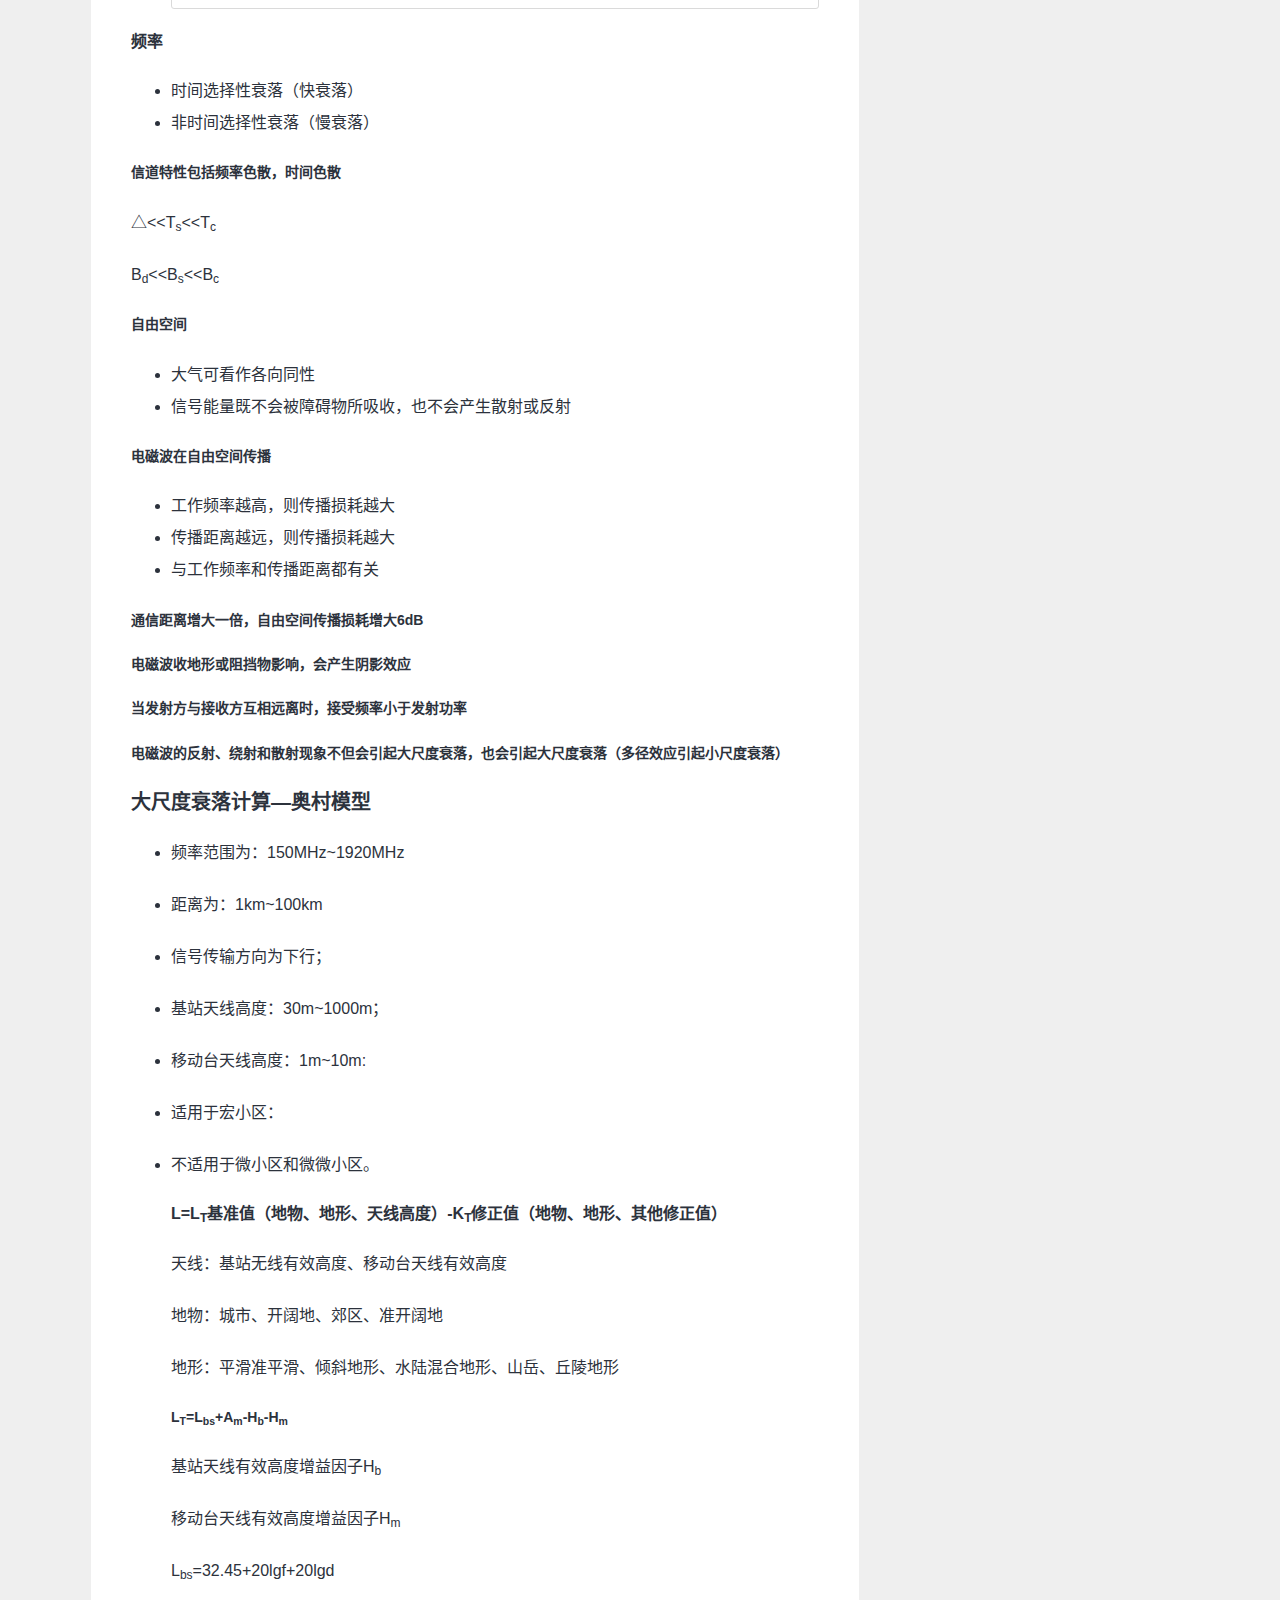
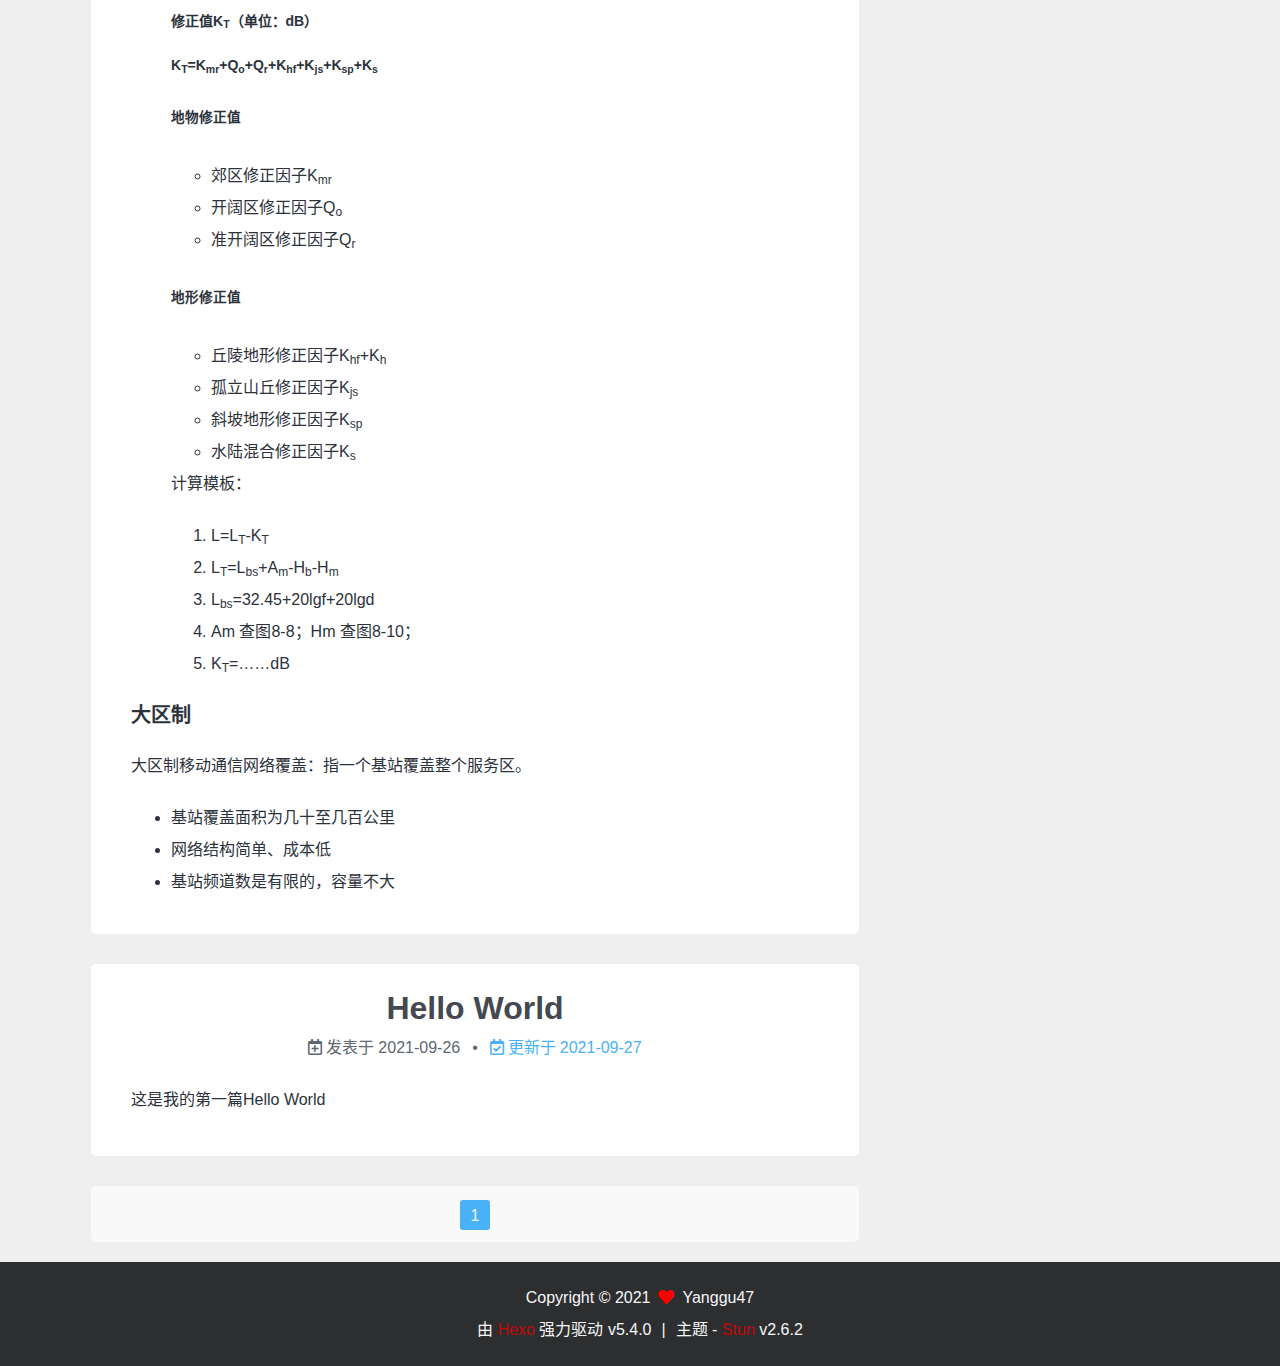
==== commit e0ec069f: "Site updated: 2021-10-14 19:19:56" ====
--- a/index.html
+++ b/index.html
@@ -31,13 +31,12 @@
   sourcePath: {"js":"js","css":"css","images":"images"},
 };
 
-window.CONFIG = CONFIG;</script><meta name="generator" content="Hexo 5.4.0"></head><body><div class="container" id="container"><header class="header" id="header"><div class="header-inner"><nav class="header-nav header-nav--fixed"><div class="header-nav-inner"><div class="header-nav-menubtn"><i class="fas fa-bars"></i></div><div class="header-nav-menu"><div class="header-nav-menu-item"><a class="header-nav-menu-item__link" href="/"><span class="header-nav-menu-item__icon"><i class="fas fa-home"></i></span><span class="header-nav-menu-item__text">首页</span></a></div><div class="header-nav-menu-item"><a class="header-nav-menu-item__link" href="/archives/"><span class="header-nav-menu-item__icon"><i class="fas fa-folder-open"></i></span><span class="header-nav-menu-item__text">归档</span></a></div></div><div class="header-nav-mode"><div class="mode"><div class="mode-track"><span class="mode-track-moon"></span><span class="mode-track-sun"></span></div><div class="mode-thumb"></div></div></div></div></nav><div class="header-banner"><div class="header-banner-info"><div class="header-banner-info__title">Yanggu 47's Blog</div><div class="header-banner-info__subtitle"></div></div></div></div></header><main class="main" id="main"><div class="main-inner"><div class="content-wrap" id="content-wrap"><div class="content content-home" id="content"><section class="postlist"><article class="postlist-item post"><header class="post-header"><div class="sticky-top" data-popover="置顶文章" data-popover-pos="up"><span class="sticky-top__icon"><i class="fas fa-thumbtack"></i></span></div><h1 class="post-title"><a class="post-title__link" href="/2021/09/27/cloud/">我的资源</a></h1><div class="post-meta"><span class="post-meta-item post-meta-item--createtime"><span class="post-meta-item__icon"><i class="far fa-calendar-plus"></i></span><span class="post-meta-item__info">发表于</span><span class="post-meta-item__value">2021-09-27</span></span><span class="post-meta-item post-meta-item--updatetime"><span class="post-meta-item__icon"><i class="far fa-calendar-check"></i></span><span class="post-meta-item__info">更新于</span><span class="post-meta-item__value">2021-10-13</span></span></div></header><div class="post-body"><div class="post-excerpt"><p>模拟路线：<span class="exturl"><a class="exturl__link"   target="_blank" rel="noopener" href="https://wwe.lanzoui.com/b01u52a1a" >https://wwe.lanzoui.com/b01u52a1a</a><span class="exturl__icon"><i class="fas fa-external-link-alt"></i></span></span> 密码:yagu</p>
+window.CONFIG = CONFIG;</script><meta name="generator" content="Hexo 5.4.0"></head><body><div class="container" id="container"><header class="header" id="header"><div class="header-inner"><nav class="header-nav header-nav--fixed"><div class="header-nav-inner"><div class="header-nav-menubtn"><i class="fas fa-bars"></i></div><div class="header-nav-menu"><div class="header-nav-menu-item"><a class="header-nav-menu-item__link" href="/"><span class="header-nav-menu-item__icon"><i class="fas fa-home"></i></span><span class="header-nav-menu-item__text">首页</span></a></div><div class="header-nav-menu-item"><a class="header-nav-menu-item__link" href="/archives/"><span class="header-nav-menu-item__icon"><i class="fas fa-folder-open"></i></span><span class="header-nav-menu-item__text">归档</span></a></div></div><div class="header-nav-mode"><div class="mode"><div class="mode-track"><span class="mode-track-moon"></span><span class="mode-track-sun"></span></div><div class="mode-thumb"></div></div></div></div></nav><div class="header-banner"><div class="header-banner-info"><div class="header-banner-info__title">Yanggu 47's Blog</div><div class="header-banner-info__subtitle"></div></div></div></div></header><main class="main" id="main"><div class="main-inner"><div class="content-wrap" id="content-wrap"><div class="content content-home" id="content"><section class="postlist"><article class="postlist-item post"><header class="post-header"><div class="sticky-top" data-popover="置顶文章" data-popover-pos="up"><span class="sticky-top__icon"><i class="fas fa-thumbtack"></i></span></div><h1 class="post-title"><a class="post-title__link" href="/2021/09/27/cloud/">我的资源</a></h1><div class="post-meta"><span class="post-meta-item post-meta-item--createtime"><span class="post-meta-item__icon"><i class="far fa-calendar-plus"></i></span><span class="post-meta-item__info">发表于</span><span class="post-meta-item__value">2021-09-27</span></span><span class="post-meta-item post-meta-item--updatetime"><span class="post-meta-item__icon"><i class="far fa-calendar-check"></i></span><span class="post-meta-item__info">更新于</span><span class="post-meta-item__value">2021-10-14</span></span></div></header><div class="post-body"><div class="post-excerpt"><p>模拟路线：<span class="exturl"><a class="exturl__link"   target="_blank" rel="noopener" href="https://wwe.lanzoui.com/b01u52a1a" >https://wwe.lanzoui.com/b01u52a1a</a><span class="exturl__icon"><i class="fas fa-external-link-alt"></i></span></span> 密码:yagu</p>
 <p>向日葵远控：<span class="exturl"><a class="exturl__link"   target="_blank" rel="noopener" href="https://wwe.lanzoui.com/iMIWlkfffje" >https://wwe.lanzoui.com/iMIWlkfffje</a><span class="exturl__icon"><i class="fas fa-external-link-alt"></i></span></span></p>
 <p>FtpServer：<span class="exturl"><a class="exturl__link"   target="_blank" rel="noopener" href="https://wwe.lanzoui.com/iB1EBuk5mre" >https://wwe.lanzoui.com/iB1EBuk5mre</a><span class="exturl__icon"><i class="fas fa-external-link-alt"></i></span></span></p>
 <p>鲁大师：<span class="exturl"><a class="exturl__link"   target="_blank" rel="noopener" href="https://wwe.lanzoui.com/itE6Xuk5pkf" >https://wwe.lanzoui.com/itE6Xuk5pkf</a><span class="exturl__icon"><i class="fas fa-external-link-alt"></i></span></span></p>
 <p>微PE：<span class="exturl"><a class="exturl__link"   target="_blank" rel="noopener" href="https://www.aliyundrive.com/s/147kFR7AHZB" >https://www.aliyundrive.com/s/147kFR7AHZB</a><span class="exturl__icon"><i class="fas fa-external-link-alt"></i></span></span></p>
 <p>微PE的Edgeless升级包：<span class="exturl"><a class="exturl__link"   target="_blank" rel="noopener" href="https://lanzoui.com/i8tbj0h" >https://lanzoui.com/i8tbj0h</a><span class="exturl__icon"><i class="fas fa-external-link-alt"></i></span></span></p>
-<p><span class="exturl"><a class="exturl__link"   target="_blank" rel="noopener" href="https://wwe.lanzoui.com/iZwaDv9uqmd" >https://wwe.lanzoui.com/iZwaDv9uqmd</a><span class="exturl__icon"><i class="fas fa-external-link-alt"></i></span></span></p>
 </div></div></article><article class="postlist-item post"><header class="post-header"><h1 class="post-title"><a class="post-title__link" href="/2021/09/27/%E7%A7%BB%E5%8A%A8%E9%80%9A%E4%BF%A1%E6%8A%80%E6%9C%AF%E7%AC%94%E8%AE%B0/">移动通信技术笔记</a></h1><div class="post-meta"><span class="post-meta-item post-meta-item--createtime"><span class="post-meta-item__icon"><i class="far fa-calendar-plus"></i></span><span class="post-meta-item__info">发表于</span><span class="post-meta-item__value">2021-09-27</span></span><span class="post-meta-item post-meta-item--updatetime"><span class="post-meta-item__icon"><i class="far fa-calendar-check"></i></span><span class="post-meta-item__info">更新于</span><span class="post-meta-item__value">2021-09-28</span></span></div></header><div class="post-body"><div class="post-excerpt">
         <h3 id="衰落"   >
           <a href="#衰落" class="heading-link"><i class="fas fa-link"></i></a><a href="#衰落" class="headerlink" title="衰落"></a>衰落</h3>
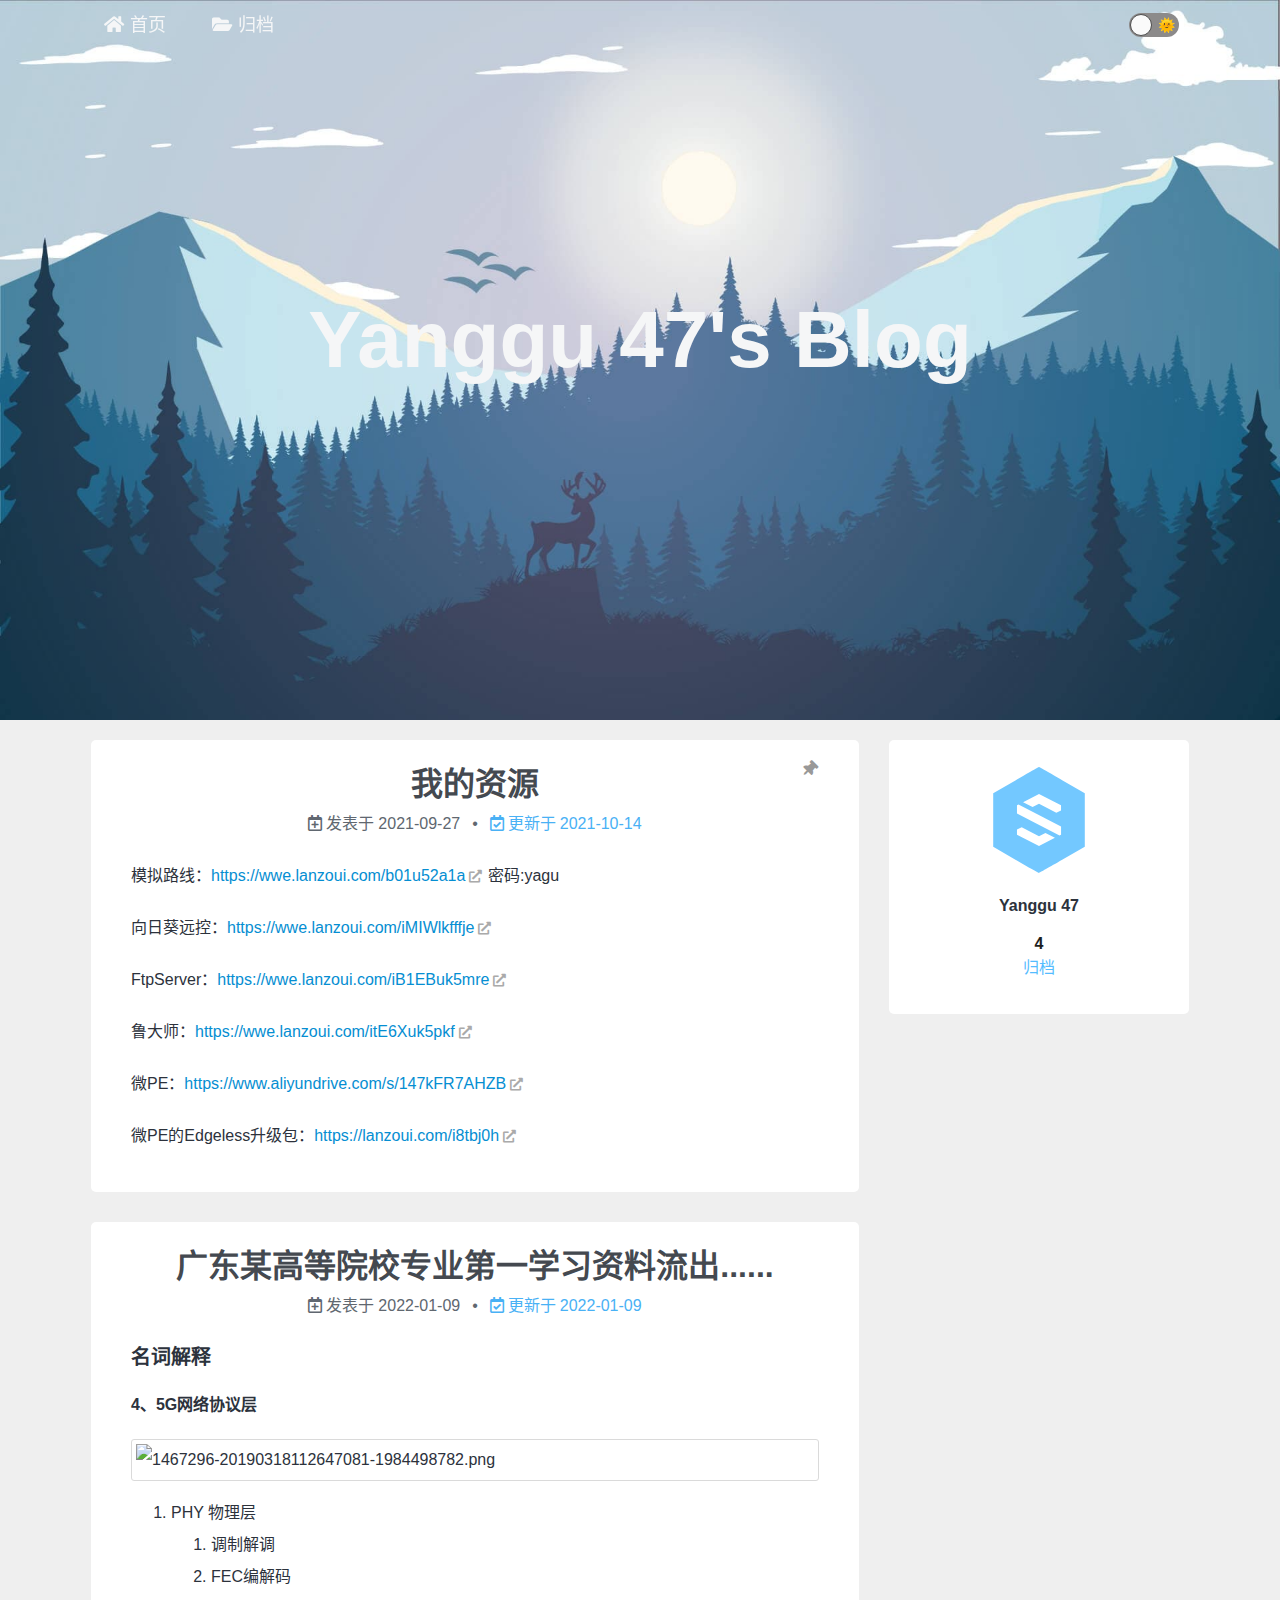
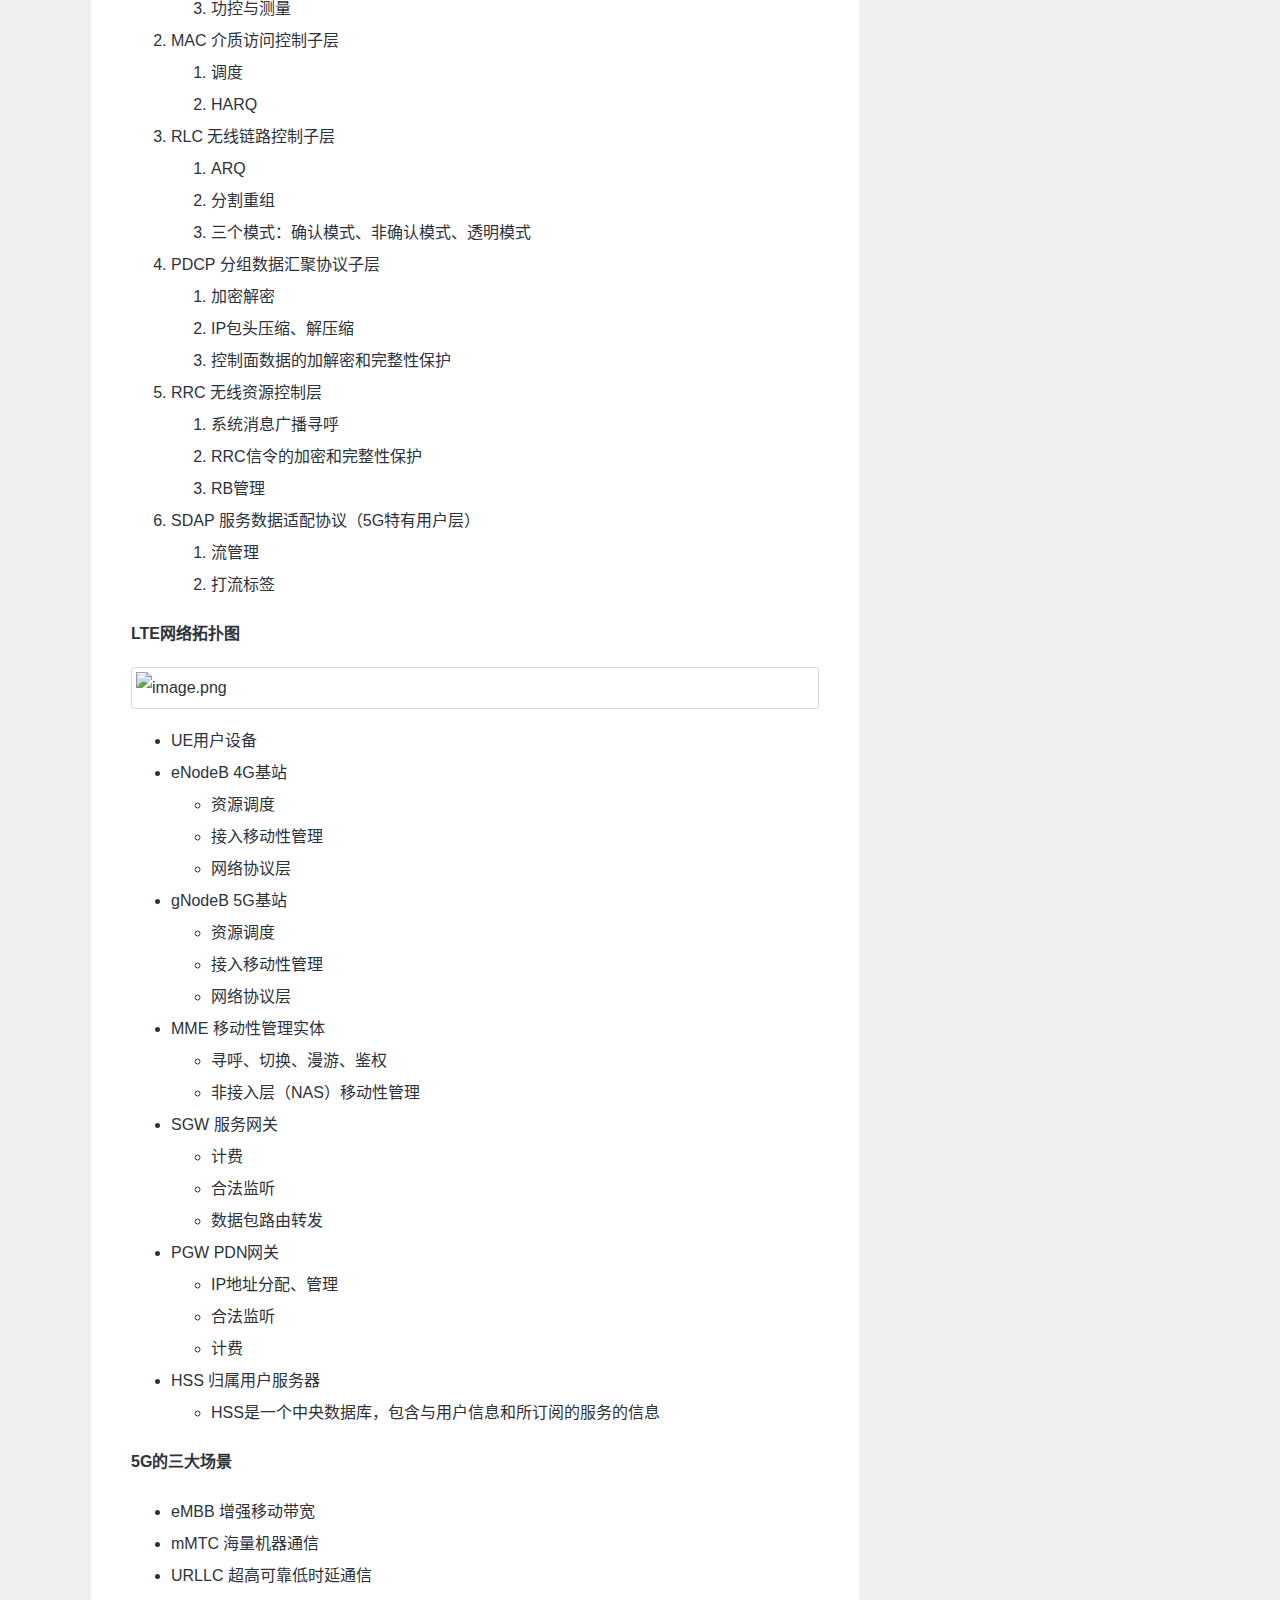
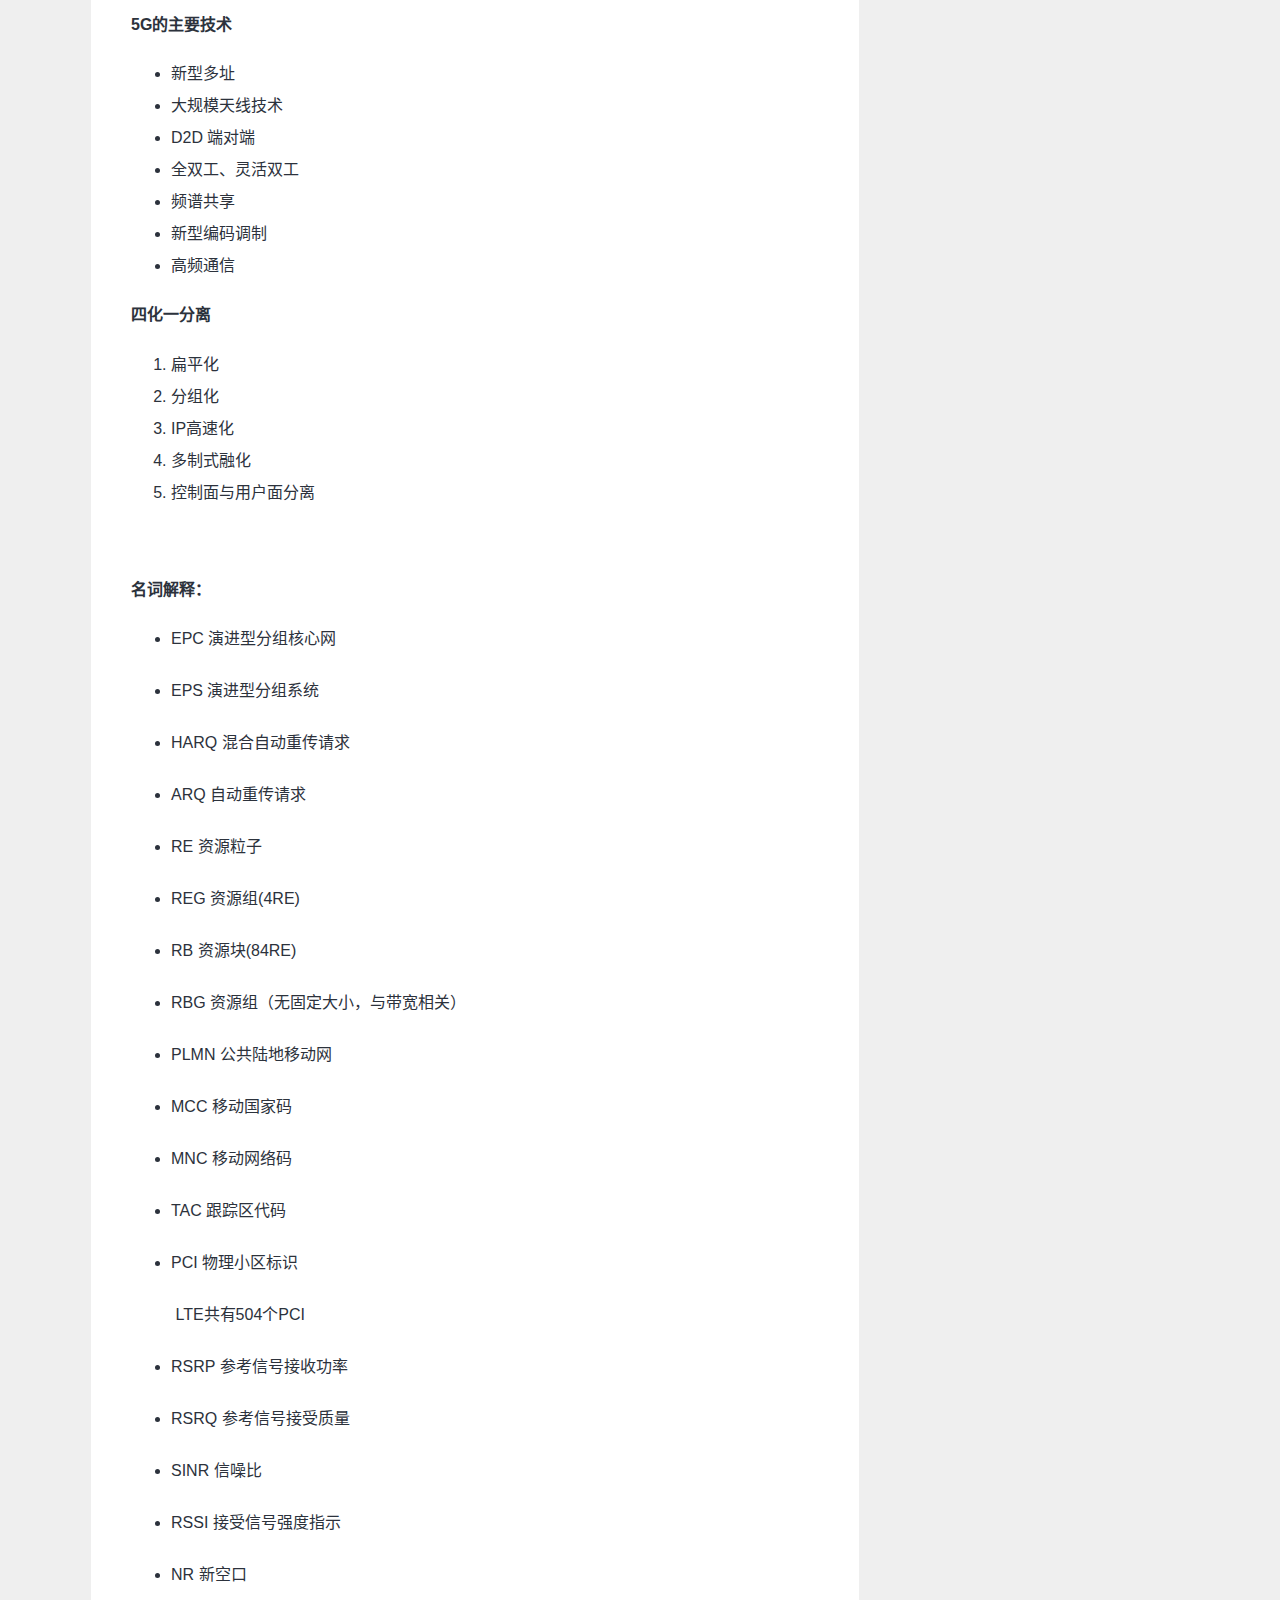
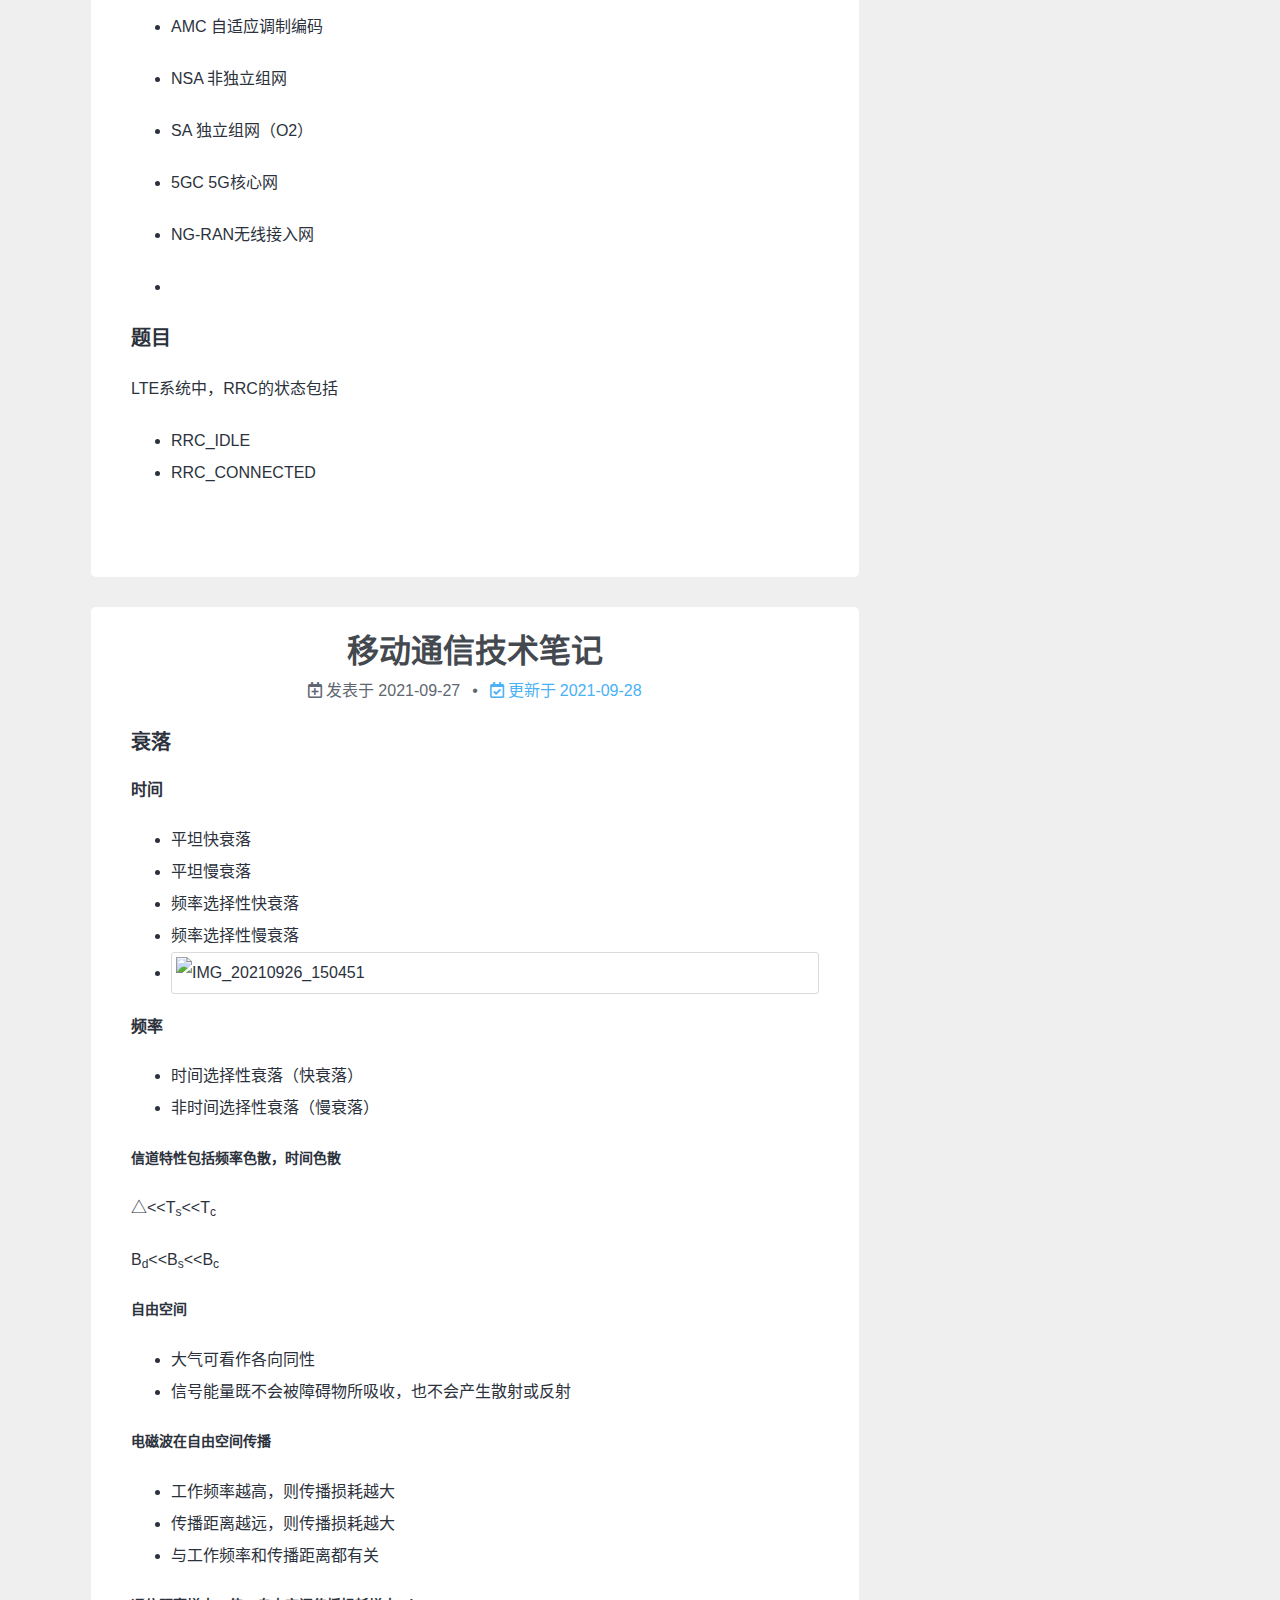
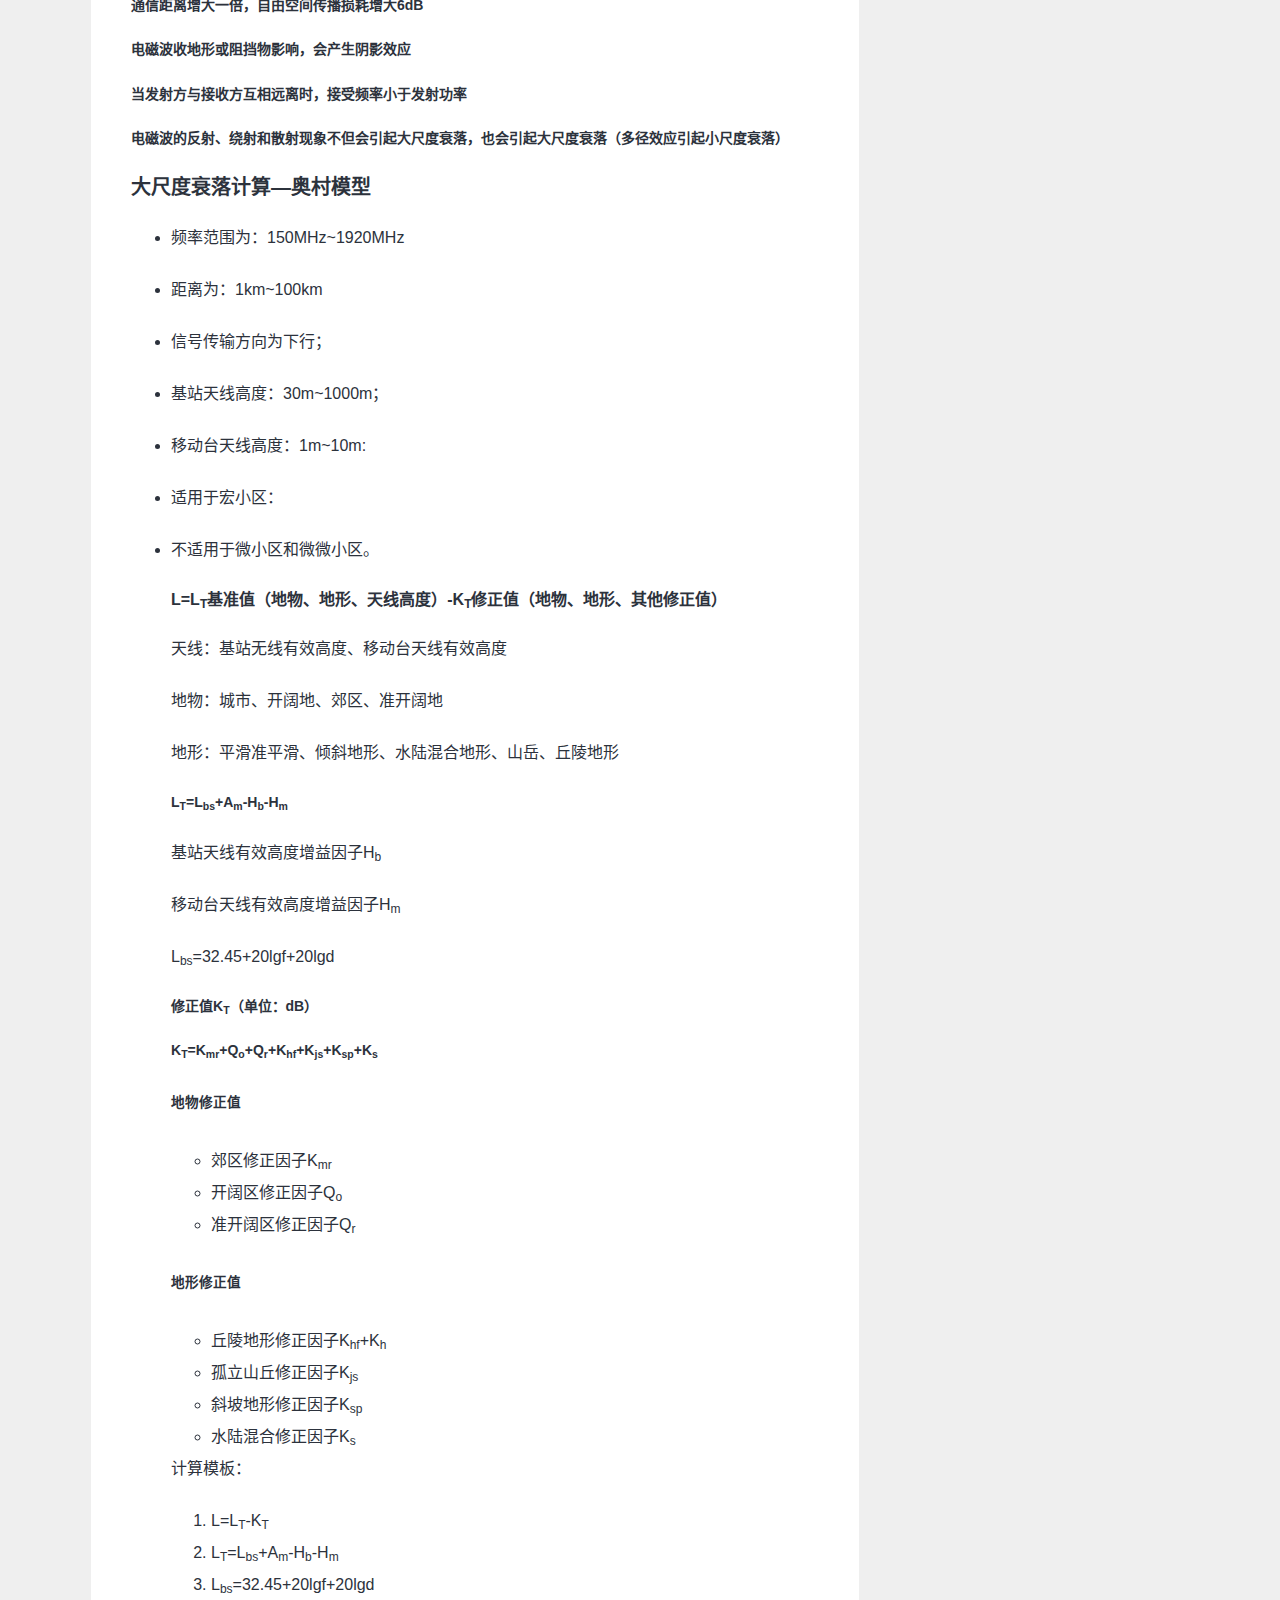
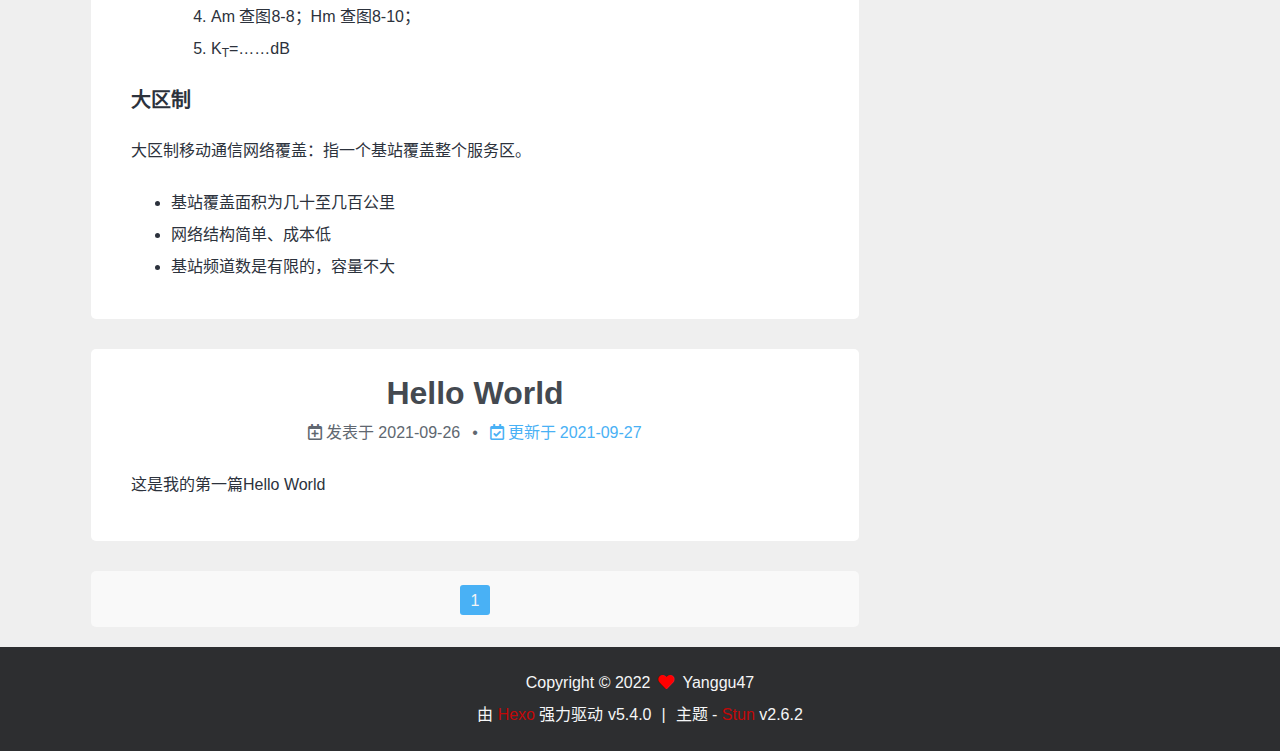
==== commit 9d25022b: "Site updated: 2022-01-09 17:32:25" ====
--- a/index.html
+++ b/index.html
@@ -37,6 +37,184 @@
 <p>鲁大师：<span class="exturl"><a class="exturl__link"   target="_blank" rel="noopener" href="https://wwe.lanzoui.com/itE6Xuk5pkf" >https://wwe.lanzoui.com/itE6Xuk5pkf</a><span class="exturl__icon"><i class="fas fa-external-link-alt"></i></span></span></p>
 <p>微PE：<span class="exturl"><a class="exturl__link"   target="_blank" rel="noopener" href="https://www.aliyundrive.com/s/147kFR7AHZB" >https://www.aliyundrive.com/s/147kFR7AHZB</a><span class="exturl__icon"><i class="fas fa-external-link-alt"></i></span></span></p>
 <p>微PE的Edgeless升级包：<span class="exturl"><a class="exturl__link"   target="_blank" rel="noopener" href="https://lanzoui.com/i8tbj0h" >https://lanzoui.com/i8tbj0h</a><span class="exturl__icon"><i class="fas fa-external-link-alt"></i></span></span></p>
+</div></div></article><article class="postlist-item post"><header class="post-header"><h1 class="post-title"><a class="post-title__link" href="/2022/01/09/%E5%8C%97%E9%82%AE4%E3%80%815G%E9%80%9A%E4%BF%A1%E5%AF%86%E5%8D%B7/">广东某高等院校专业第一学习资料流出......</a></h1><div class="post-meta"><span class="post-meta-item post-meta-item--createtime"><span class="post-meta-item__icon"><i class="far fa-calendar-plus"></i></span><span class="post-meta-item__info">发表于</span><span class="post-meta-item__value">2022-01-09</span></span><span class="post-meta-item post-meta-item--updatetime"><span class="post-meta-item__icon"><i class="far fa-calendar-check"></i></span><span class="post-meta-item__info">更新于</span><span class="post-meta-item__value">2022-01-09</span></span></div></header><div class="post-body"><div class="post-excerpt">
+        <h3 id="名词解释"   >
+          <a href="#名词解释" class="heading-link"><i class="fas fa-link"></i></a><a href="#名词解释" class="headerlink" title="名词解释"></a>名词解释</h3>
+      
+        <h4 id="4、5G网络协议层"   >
+          <a href="#4、5G网络协议层" class="heading-link"><i class="fas fa-link"></i></a><a href="#4、5G网络协议层" class="headerlink" title="4、5G网络协议层"></a>4、5G网络协议层</h4>
+      <img src="https://ae02.alicdn.com/kf/H99be39a49e984b48af5b924abbc38000d.png" alt="1467296-20190318112647081-1984498782.png" title="1467296-20190318112647081-1984498782.png" />
+
+<ol>
+<li>PHY 物理层<ol>
+<li>调制解调</li>
+<li>FEC编解码</li>
+<li>功控与测量</li>
+</ol>
+</li>
+<li>MAC 介质访问控制子层<ol>
+<li>调度</li>
+<li>HARQ</li>
+</ol>
+</li>
+<li>RLC 无线链路控制子层<ol>
+<li>ARQ</li>
+<li>分割重组</li>
+<li>三个模式：确认模式、非确认模式、透明模式</li>
+</ol>
+</li>
+<li>PDCP 分组数据汇聚协议子层<ol>
+<li>加密解密</li>
+<li>IP包头压缩、解压缩</li>
+<li>控制面数据的加解密和完整性保护</li>
+</ol>
+</li>
+<li>RRC 无线资源控制层<ol>
+<li>系统消息广播寻呼</li>
+<li>RRC信令的加密和完整性保护</li>
+<li>RB管理</li>
+</ol>
+</li>
+<li>SDAP 服务数据适配协议（5G特有用户层）<ol>
+<li>流管理</li>
+<li>打流标签</li>
+</ol>
+</li>
+</ol>
+
+        <h4 id="LTE网络拓扑图"   >
+          <a href="#LTE网络拓扑图" class="heading-link"><i class="fas fa-link"></i></a><a href="#LTE网络拓扑图" class="headerlink" title="LTE网络拓扑图"></a>LTE网络拓扑图</h4>
+      <img src="https://ae05.alicdn.com/kf/H9f5378a6ef3949eb8e6f5b530d73629eR.png" alt="image.png" title="image.png" />
+
+<ul>
+<li>UE用户设备</li>
+<li>eNodeB 4G基站<ul>
+<li>资源调度</li>
+<li>接入移动性管理</li>
+<li>网络协议层</li>
+</ul>
+</li>
+<li>gNodeB 5G基站<ul>
+<li>资源调度</li>
+<li>接入移动性管理</li>
+<li>网络协议层</li>
+</ul>
+</li>
+<li>MME 移动性管理实体<ul>
+<li>寻呼、切换、漫游、鉴权</li>
+<li>非接入层（NAS）移动性管理</li>
+</ul>
+</li>
+<li>SGW 服务网关<ul>
+<li>计费</li>
+<li>合法监听</li>
+<li>数据包路由转发</li>
+</ul>
+</li>
+<li>PGW PDN网关<ul>
+<li>IP地址分配、管理</li>
+<li>合法监听</li>
+<li>计费</li>
+</ul>
+</li>
+<li>HSS 归属用户服务器<ul>
+<li>HSS是一个中央数据库，包含与用户信息和所订阅的服务的信息</li>
+</ul>
+</li>
+</ul>
+
+        <h4 id="5G的三大场景"   >
+          <a href="#5G的三大场景" class="heading-link"><i class="fas fa-link"></i></a><a href="#5G的三大场景" class="headerlink" title="5G的三大场景"></a>5G的三大场景</h4>
+      <ul>
+<li>eMBB 增强移动带宽</li>
+<li>mMTC 海量机器通信</li>
+<li>URLLC 超高可靠低时延通信</li>
+</ul>
+
+        <h4 id="5G的主要技术"   >
+          <a href="#5G的主要技术" class="heading-link"><i class="fas fa-link"></i></a><a href="#5G的主要技术" class="headerlink" title="5G的主要技术"></a>5G的主要技术</h4>
+      <ul>
+<li>新型多址</li>
+<li>大规模天线技术</li>
+<li>D2D 端对端</li>
+<li>全双工、灵活双工</li>
+<li>频谱共享</li>
+<li>新型编码调制</li>
+<li>高频通信</li>
+</ul>
+
+        <h4 id="四化一分离"   >
+          <a href="#四化一分离" class="heading-link"><i class="fas fa-link"></i></a><a href="#四化一分离" class="headerlink" title="四化一分离"></a>四化一分离</h4>
+      <ol>
+<li>扁平化</li>
+<li>分组化</li>
+<li>IP高速化</li>
+<li>多制式融化</li>
+<li>控制面与用户面分离</li>
+</ol>
+<p>​    </p>
+
+        <h4 id="名词解释："   >
+          <a href="#名词解释：" class="heading-link"><i class="fas fa-link"></i></a><a href="#名词解释：" class="headerlink" title="名词解释："></a>名词解释：</h4>
+      <ul>
+<li><p>EPC 演进型分组核心网</p>
+</li>
+<li><p>EPS 演进型分组系统</p>
+</li>
+<li><p>HARQ 混合自动重传请求</p>
+</li>
+<li><p>ARQ 自动重传请求</p>
+</li>
+<li><p>RE 资源粒子</p>
+</li>
+<li><p>REG 资源组(4RE)</p>
+</li>
+<li><p>RB 资源块(84RE)</p>
+</li>
+<li><p>RBG 资源组（无固定大小，与带宽相关）</p>
+</li>
+<li><p>PLMN 公共陆地移动网</p>
+</li>
+<li><p>MCC 移动国家码</p>
+</li>
+<li><p>MNC 移动网络码</p>
+</li>
+<li><p>TAC 跟踪区代码</p>
+</li>
+<li><p>PCI 物理小区标识</p>
+<p>​    LTE共有504个PCI</p>
+</li>
+<li><p>RSRP 参考信号接收功率</p>
+</li>
+<li><p>RSRQ 参考信号接受质量</p>
+</li>
+<li><p>SINR 信噪比</p>
+</li>
+<li><p>RSSI 接受信号强度指示</p>
+</li>
+<li><p>NR 新空口</p>
+</li>
+<li><p>AMC 自适应调制编码</p>
+</li>
+<li><p>NSA 非独立组网</p>
+</li>
+<li><p>SA 独立组网（O2）</p>
+</li>
+<li><p>5GC 5G核心网</p>
+</li>
+<li><p>NG-RAN无线接入网</p>
+</li>
+<li></li>
+</ul>
+
+        <h3 id="题目"   >
+          <a href="#题目" class="heading-link"><i class="fas fa-link"></i></a><a href="#题目" class="headerlink" title="题目"></a>题目</h3>
+      <p>LTE系统中，RRC的状态包括</p>
+<ul>
+<li>RRC_IDLE    </li>
+<li>RRC_CONNECTED</li>
+</ul>
+<p>​        </p>
 </div></div></article><article class="postlist-item post"><header class="post-header"><h1 class="post-title"><a class="post-title__link" href="/2021/09/27/%E7%A7%BB%E5%8A%A8%E9%80%9A%E4%BF%A1%E6%8A%80%E6%9C%AF%E7%AC%94%E8%AE%B0/">移动通信技术笔记</a></h1><div class="post-meta"><span class="post-meta-item post-meta-item--createtime"><span class="post-meta-item__icon"><i class="far fa-calendar-plus"></i></span><span class="post-meta-item__info">发表于</span><span class="post-meta-item__value">2021-09-27</span></span><span class="post-meta-item post-meta-item--updatetime"><span class="post-meta-item__icon"><i class="far fa-calendar-check"></i></span><span class="post-meta-item__info">更新于</span><span class="post-meta-item__value">2021-09-28</span></span></div></header><div class="post-body"><div class="post-excerpt">
         <h3 id="衰落"   >
           <a href="#衰落" class="heading-link"><i class="fas fa-link"></i></a><a href="#衰落" class="headerlink" title="衰落"></a>衰落</h3>
@@ -161,4 +339,4 @@
 <li>基站频道数是有限的，容量不大</li>
 </ul>
 </div></div></article><article class="postlist-item post"><header class="post-header"><h1 class="post-title"><a class="post-title__link" href="/2021/09/26/hello-world/">Hello World</a></h1><div class="post-meta"><span class="post-meta-item post-meta-item--createtime"><span class="post-meta-item__icon"><i class="far fa-calendar-plus"></i></span><span class="post-meta-item__info">发表于</span><span class="post-meta-item__value">2021-09-26</span></span><span class="post-meta-item post-meta-item--updatetime"><span class="post-meta-item__icon"><i class="far fa-calendar-check"></i></span><span class="post-meta-item__info">更新于</span><span class="post-meta-item__value">2021-09-27</span></span></div></header><div class="post-body"><div class="post-excerpt"><p>这是我的第一篇Hello World</p>
-</div></div></article></section><nav class="paginator"><div class="paginator-inner"><span class="page-number current">1</span></div></nav></div></div><div class="sidebar-wrap" id="sidebar-wrap"><aside class="sidebar" id="sidebar"><section class="sidebar-toc hide"></section><!-- ov = overview--><section class="sidebar-ov"><div class="sidebar-ov-author"><div class="sidebar-ov-author__avatar"><img class="sidebar-ov-author__avatar_img" src="/images/icons/stun-logo.svg" alt="avatar"></div><p class="sidebar-ov-author__text">Yanggu 47</p></div><div class="sidebar-ov-state"><a class="sidebar-ov-state-item sidebar-ov-state-item--posts" href="/archives/"><div class="sidebar-ov-state-item__count">3</div><div class="sidebar-ov-state-item__name">归档</div></a></div></section></aside></div><div class="clearfix"></div></div></main><footer class="footer" id="footer"><div class="footer-inner"><div><span>Copyright © 2021</span><span class="footer__icon"><i class="fas fa-heart"></i></span><span>Yanggu47</span></div><div><span>由 <a href="http://hexo.io/" title="Hexo" target="_blank" rel="noopener">Hexo</a> 强力驱动</span><span> v5.4.0</span><span class="footer__devider">|</span><span>主题 - <a href="https://github.com/liuyib/hexo-theme-stun/" title="Stun" target="_blank" rel="noopener">Stun</a></span><span> v2.6.2</span></div></div></footer><div class="loading-bar" id="loading-bar"><div class="loading-bar__progress"></div></div><div class="back2top" id="back2top"><span class="back2top__icon"><i class="fas fa-rocket"></i></span></div></div><script src="https://cdn.jsdelivr.net/npm/jquery@v3.4.1/dist/jquery.min.js"></script><script src="https://cdn.jsdelivr.net/npm/velocity-animate@1.5.2/velocity.min.js"></script><script src="https://cdn.jsdelivr.net/npm/velocity-animate@1.5.2/velocity.ui.min.js"></script><script src="/js/utils.js?v=2.6.2"></script><script src="/js/stun-boot.js?v=2.6.2"></script><script src="/js/scroll.js?v=2.6.2"></script><script src="/js/header.js?v=2.6.2"></script><script src="/js/sidebar.js?v=2.6.2"></script></body></html>+</div></div></article></section><nav class="paginator"><div class="paginator-inner"><span class="page-number current">1</span></div></nav></div></div><div class="sidebar-wrap" id="sidebar-wrap"><aside class="sidebar" id="sidebar"><section class="sidebar-toc hide"></section><!-- ov = overview--><section class="sidebar-ov"><div class="sidebar-ov-author"><div class="sidebar-ov-author__avatar"><img class="sidebar-ov-author__avatar_img" src="/images/icons/stun-logo.svg" alt="avatar"></div><p class="sidebar-ov-author__text">Yanggu 47</p></div><div class="sidebar-ov-state"><a class="sidebar-ov-state-item sidebar-ov-state-item--posts" href="/archives/"><div class="sidebar-ov-state-item__count">4</div><div class="sidebar-ov-state-item__name">归档</div></a></div></section></aside></div><div class="clearfix"></div></div></main><footer class="footer" id="footer"><div class="footer-inner"><div><span>Copyright © 2022</span><span class="footer__icon"><i class="fas fa-heart"></i></span><span>Yanggu47</span></div><div><span>由 <a href="http://hexo.io/" title="Hexo" target="_blank" rel="noopener">Hexo</a> 强力驱动</span><span> v5.4.0</span><span class="footer__devider">|</span><span>主题 - <a href="https://github.com/liuyib/hexo-theme-stun/" title="Stun" target="_blank" rel="noopener">Stun</a></span><span> v2.6.2</span></div></div></footer><div class="loading-bar" id="loading-bar"><div class="loading-bar__progress"></div></div><div class="back2top" id="back2top"><span class="back2top__icon"><i class="fas fa-rocket"></i></span></div></div><script src="https://cdn.jsdelivr.net/npm/jquery@v3.4.1/dist/jquery.min.js"></script><script src="https://cdn.jsdelivr.net/npm/velocity-animate@1.5.2/velocity.min.js"></script><script src="https://cdn.jsdelivr.net/npm/velocity-animate@1.5.2/velocity.ui.min.js"></script><script src="/js/utils.js?v=2.6.2"></script><script src="/js/stun-boot.js?v=2.6.2"></script><script src="/js/scroll.js?v=2.6.2"></script><script src="/js/header.js?v=2.6.2"></script><script src="/js/sidebar.js?v=2.6.2"></script></body></html>